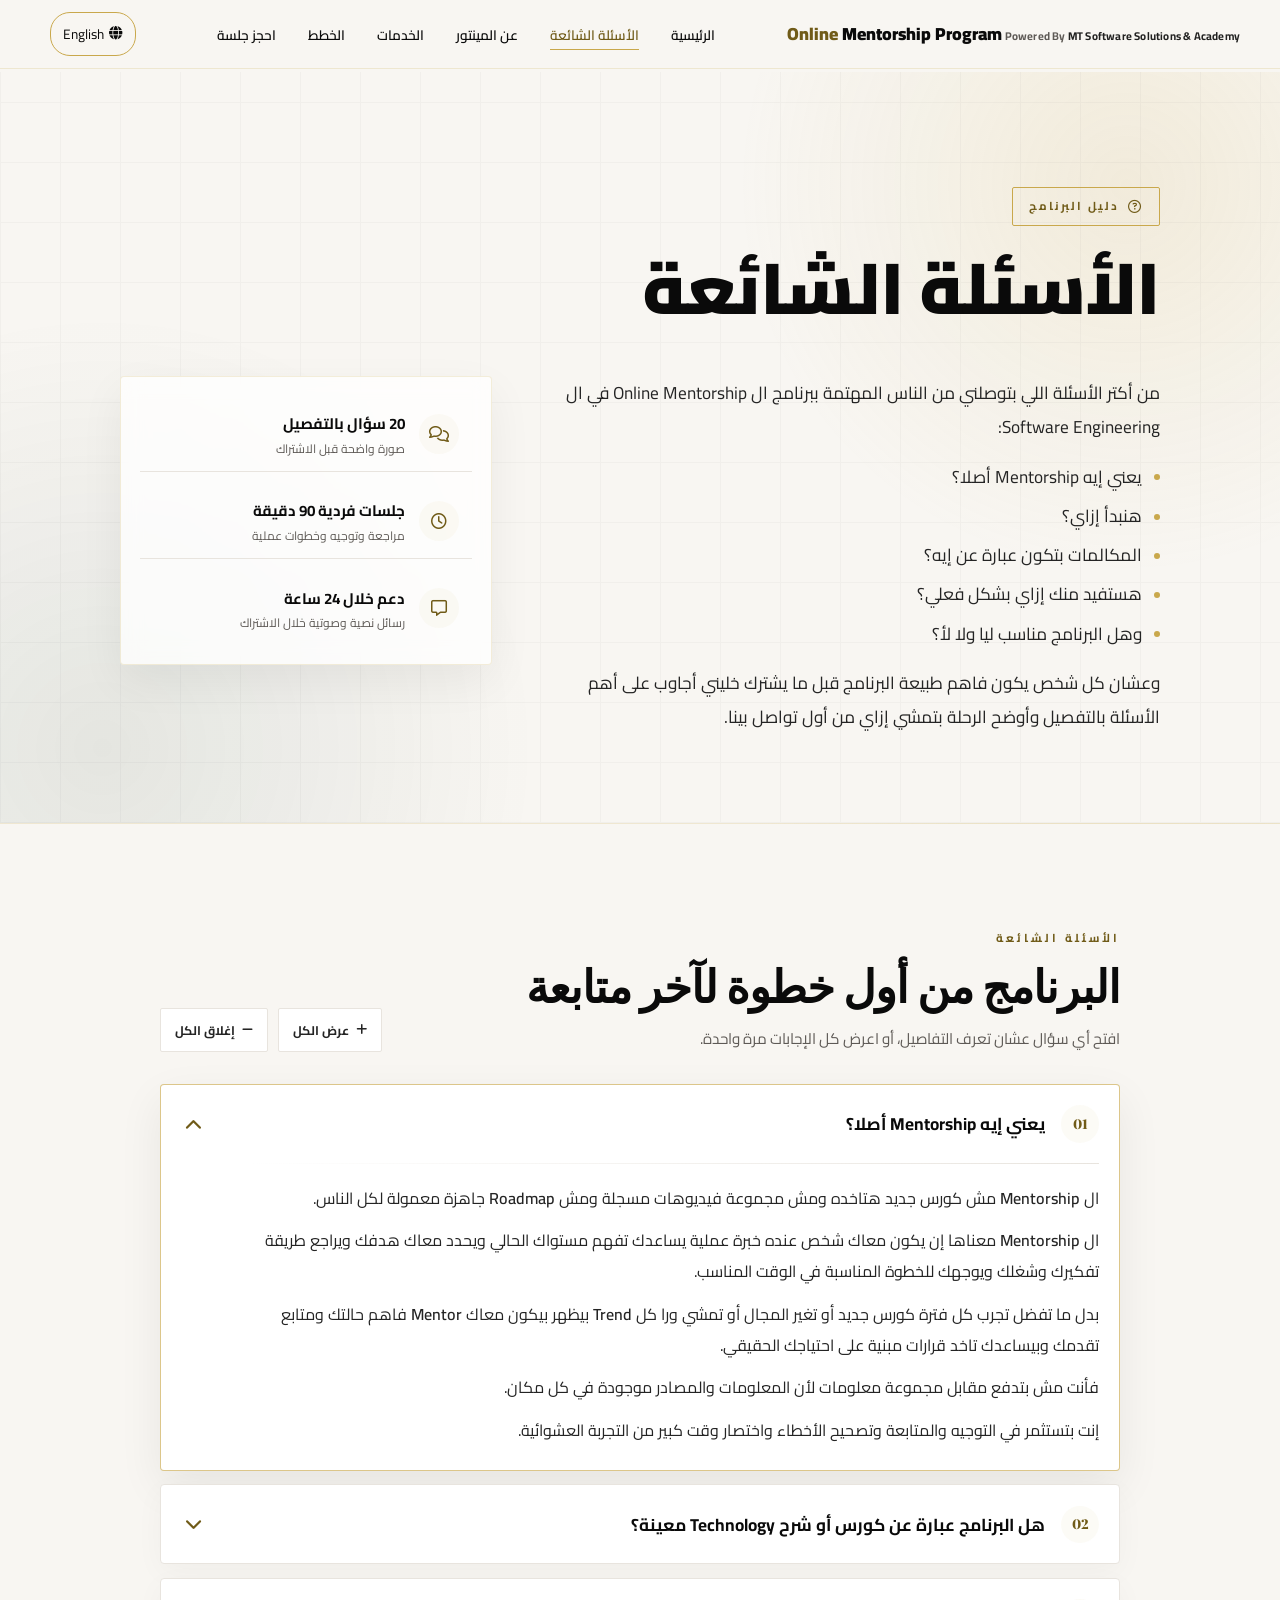
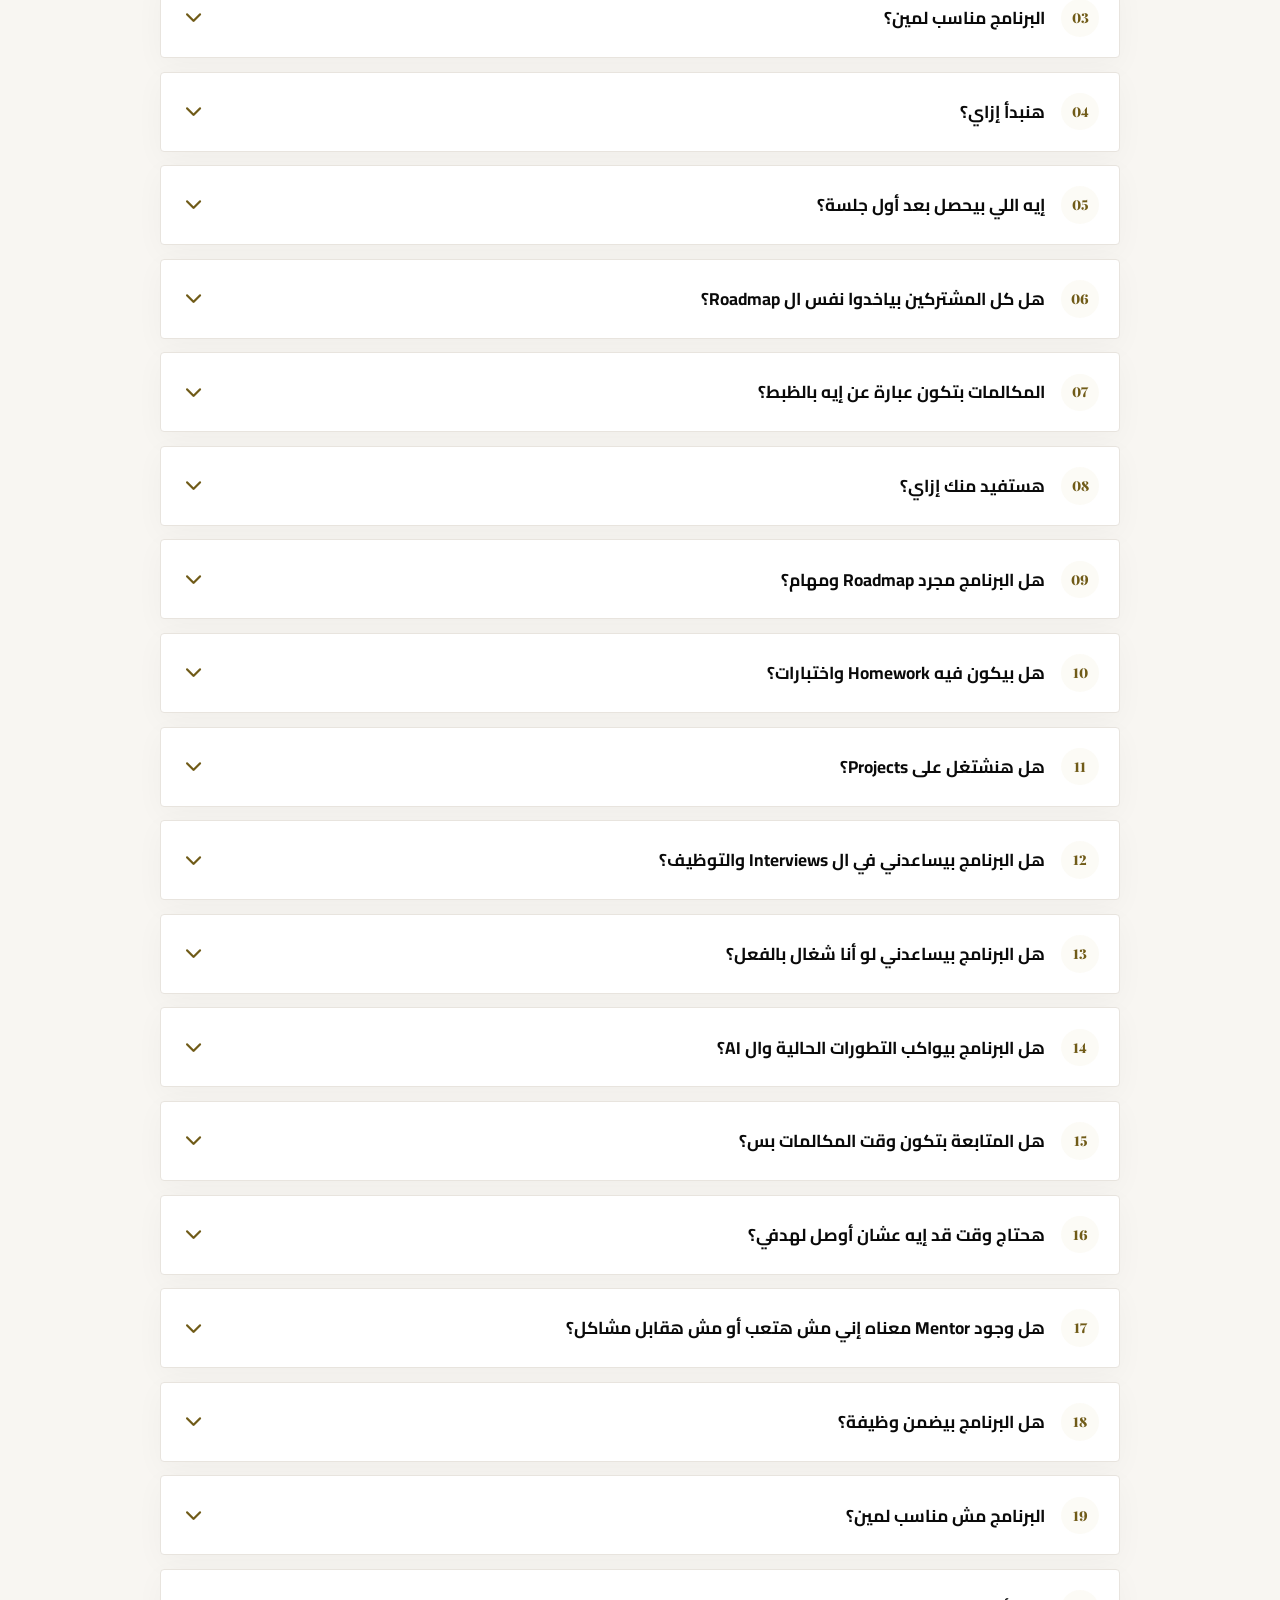
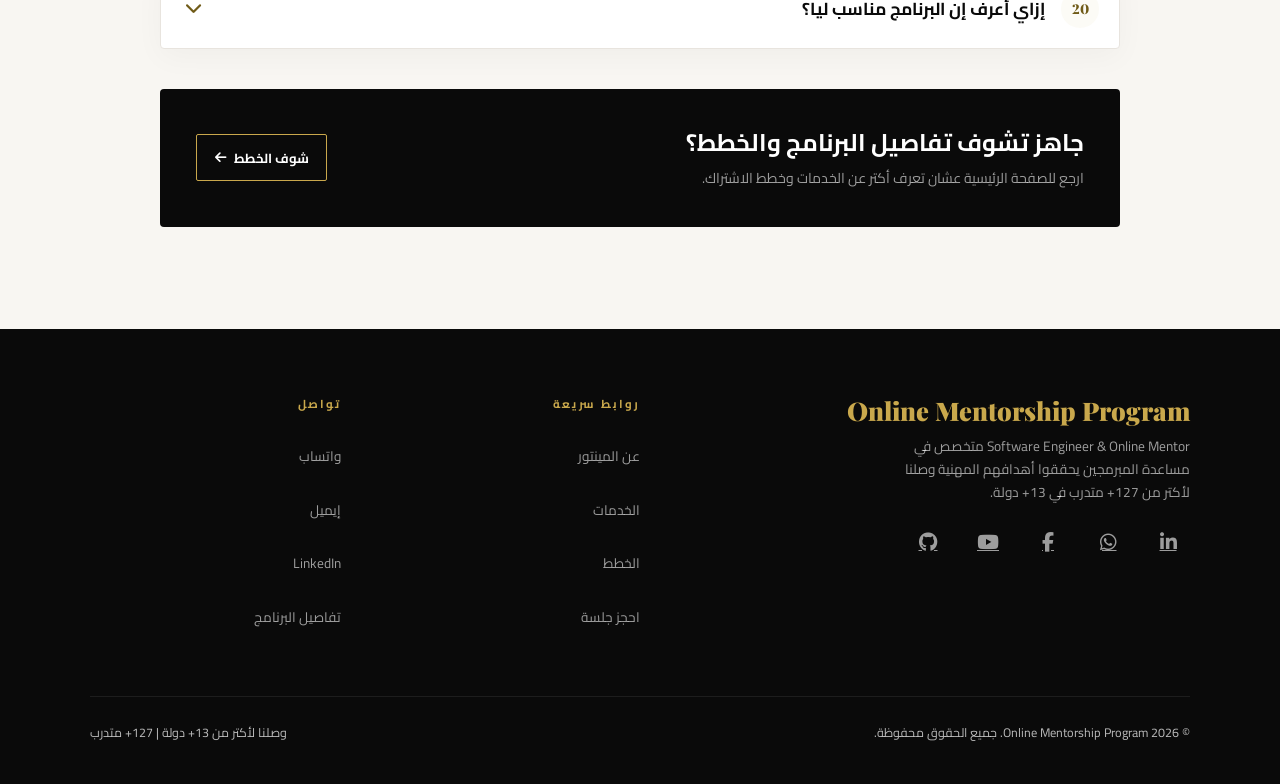
==== faq.html @ ce41b489 "feat: add bilingual 35% mentorship promotion banner" ====
<!DOCTYPE html>
<html lang="ar" dir="rtl">

<head>
  <meta charset="UTF-8">
  <meta name="viewport" content="width=device-width, initial-scale=1.0">
  <script>
    (() => {
      try {
        const language = localStorage.getItem('preferredLanguage');
        if (language === 'en' || language === 'ar') {
          document.documentElement.lang = language;
          document.documentElement.dir = language === 'ar' ? 'rtl' : 'ltr';
        }
      } catch (_) { /* The default Arabic interface remains available. */ }
      if (!window.matchMedia('(prefers-reduced-motion: reduce)').matches) {
        document.documentElement.classList.add('motion-enabled');
      }
    })();
  </script>
  <title
    data-ar="الأسئلة الشائعة | Online Mentorship Program"
    data-en="FAQ | Online Mentorship Program">
    الأسئلة الشائعة | Online Mentorship Program
  </title>
  <meta
    name="description"
    content="إجابات تفصيلية عن برنامج التوجيه الفردي أونلاين في هندسة البرمجيات، من أول جلسة وخطة التعلم إلى المشاريع والمقابلات والمتابعة."
    data-ar="إجابات تفصيلية عن برنامج التوجيه الفردي أونلاين في هندسة البرمجيات، من أول جلسة وخطة التعلم إلى المشاريع والمقابلات والمتابعة."
    data-en="Detailed answers about the one-to-one online Software Engineering Mentorship program, from the first session and learning plan to projects, interviews, and ongoing support.">
  <meta name="author" content="Mohamed Tamer">
  <meta name="robots" content="index, follow">
  <meta
    property="og:title"
    content="الأسئلة الشائعة"
    data-ar="الأسئلة الشائعة"
    data-en="FAQ">
  <meta
    property="og:description"
    content="كل ما تحتاج معرفته عن برنامج التوجيه الفردي أونلاين في هندسة البرمجيات."
    data-ar="كل ما تحتاج معرفته عن برنامج التوجيه الفردي أونلاين في هندسة البرمجيات."
    data-en="Everything you need to know about the one-to-one online Software Engineering Mentorship program.">
  <meta property="og:type" content="website">
  <meta property="og:url" content="https://mtacademy-mentor.github.io/faq.html">
  <meta property="og:site_name" content="Online Mentorship Program">
  <meta property="og:locale" content="ar_EG" data-ar="ar_EG" data-en="en_US">
  <meta
    name="twitter:title"
    content="الأسئلة الشائعة"
    data-ar="الأسئلة الشائعة"
    data-en="FAQ">
  <meta
    name="twitter:description"
    content="كل ما تحتاج معرفته عن برنامج التوجيه الفردي أونلاين في هندسة البرمجيات."
    data-ar="كل ما تحتاج معرفته عن برنامج التوجيه الفردي أونلاين في هندسة البرمجيات."
    data-en="Everything you need to know about the one-to-one online Software Engineering Mentorship program.">
  <meta name="twitter:card" content="summary">
  <link rel="canonical" href="https://mtacademy-mentor.github.io/faq.html">
  <link rel="icon" type="image/x-icon" href="assets/images/MT-Academy.png">
  <link rel="preconnect" href="https://fonts.googleapis.com">
  <link
    href="https://fonts.googleapis.com/css2?family=Cairo:wght@300;400;600;700;900&amp;family=Playfair+Display:ital,wght@0,700;0,900;1,700&amp;display=swap"
    rel="stylesheet">
  <link rel="stylesheet" href="assets/css/style.css">
  <link rel="stylesheet" href="https://cdnjs.cloudflare.com/ajax/libs/font-awesome/6.5.1/css/all.min.css">
</head>

<body>
  <aside class="promo-banner" id="promotion-banner" role="region" aria-label="عرض خصم محدود لمدة 5 أيام"
    data-label-ar="عرض خصم محدود لمدة 5 أيام" data-label-en="Limited five-day discount offer" hidden>
    <div class="promo-banner-inner">
      <div class="promo-offer">
        <div class="promo-deal-badge" aria-hidden="true">
          <strong>35%</strong>
          <span class="lang-ar">خصم</span>
          <span class="lang-en">OFF</span>
        </div>
        <div class="promo-offer-content">
          <span class="promo-campaign-label">
            <i class="fa-solid fa-bolt" aria-hidden="true"></i>
            <span class="lang-ar">عرض محدود لمدة 5 أيام</span>
            <span class="lang-en">5-DAY LIMITED OFFER</span>
          </span>
          <span class="promo-journey-label">
            <span class="lang-ar">عرض الـ Online Mentorship</span>
            <span class="lang-en">Online Mentorship Offer</span>
          </span>
          <div class="promo-copy">
            <h2>
              <span class="lang-ar">وفر <bdi class="promo-discount" dir="ltr">35%</bdi> وابدأ رحلتك مع مينتور خبير</span>
              <span class="lang-en">Save <bdi class="promo-discount" dir="ltr">35%</bdi> and start with an expert mentor</span>
            </h2>
            <p>
              <span class="lang-ar">جلسات فردية 1:1 — احجز مكانك قبل انتهاء العرض.</span>
              <span class="lang-en">Private 1:1 mentorship — reserve your spot before time runs out.</span>
            </p>
          </div>
        </div>
      </div>

      <div class="promo-countdown-wrap">
        <p class="promo-countdown-intro">
          <span class="lang-ar">العرض ينتهي خلال</span>
          <span class="lang-en">Offer ends in</span>
        </p>
        <div class="promo-countdown" dir="ltr" aria-hidden="true">
          <span class="promo-time-unit"><bdi data-promo-days>00</bdi><small><span class="lang-ar">يوم</span><span class="lang-en">Days</span></small></span>
          <span class="promo-time-separator" aria-hidden="true">:</span>
          <span class="promo-time-unit"><bdi data-promo-hours>00</bdi><small><span class="lang-ar">ساعة</span><span class="lang-en">Hours</span></small></span>
          <span class="promo-time-separator" aria-hidden="true">:</span>
          <span class="promo-time-unit"><bdi data-promo-minutes>00</bdi><small><span class="lang-ar">دقيقة</span><span class="lang-en">Minutes</span></small></span>
          <span class="promo-time-separator" aria-hidden="true">:</span>
          <span class="promo-time-unit"><bdi data-promo-seconds>00</bdi><small><span class="lang-ar">ثانية</span><span class="lang-en">Seconds</span></small></span>
        </div>
      </div>

      <p class="sr-only">
        <span class="lang-ar">خصم 35% على برنامج الـ Online Mentorship متاح حتى 30 أغسطس 2026 الساعة 8:40 مساءً بتوقيت القاهرة.</span>
        <span class="lang-en">A 35% discount on the Online Mentorship Program is available until August 30, 2026 at 8:40 PM Cairo time.</span>
      </p>
      <a class="promo-cta" data-promo-cta href="https://wa.me/201032105166" target="_blank"
        rel="noopener noreferrer" aria-label="احجز بخصم 35% عبر واتساب"
        data-label-ar="احجز بخصم 35% عبر واتساب" data-label-en="Claim the 35% discount on WhatsApp">
        <i class="fa-brands fa-whatsapp" aria-hidden="true"></i>
        <span class="lang-ar">احجز بخصم 35%</span>
        <span class="lang-en">Claim 35% Off</span>
      </a>
    </div>
  </aside>

  <nav id="navbar" aria-label="التنقل الرئيسي" data-label-ar="التنقل الرئيسي" data-label-en="Primary navigation">
    <a href="index.html" class="nav-logo">
      <div class="nav-logo-text">
        <span class="lang-ar">
          <span class="main-title"><span class="brand-gold">Online</span> <span class="brand-ink">Mentorship
              Program</span></span>
          <span class="sub-title">Powered By <span class="brand-company">MT Software Solutions &amp; Academy</span></span>
        </span>
        <span class="lang-en">
          <span class="main-title"><span class="brand-gold">Online</span> <span class="brand-ink">Mentorship
              Program</span></span>
          <span class="sub-title">Powered By <span class="brand-company">MT Software Solutions &amp; Academy</span></span>
        </span>
      </div>
    </a>
    <button class="menu-btn" id="menu-btn" type="button" aria-label="فتح قائمة التنقل"
      aria-expanded="false" aria-controls="nav-links" data-label-open-ar="فتح قائمة التنقل"
      data-label-open-en="Open navigation menu" data-label-close-ar="إغلاق قائمة التنقل"
      data-label-close-en="Close navigation menu">
      <i class="fa-solid fa-bars" aria-hidden="true"></i>
    </button>
    <ul class="nav-links" id="nav-links">
      <li><a href="index.html"><span class="lang-ar">الرئيسية</span><span class="lang-en">Home</span></a></li>
      <li><a href="faq.html" class="active" aria-current="page"><span class="lang-ar">الأسئلة الشائعة</span><span
            class="lang-en">FAQ</span></a></li>
      <li><a href="index.html#about"><span class="lang-ar">عن المينتور</span><span class="lang-en">About</span></a></li>
      <li><a href="index.html#services"><span class="lang-ar">الخدمات</span><span class="lang-en">Services</span></a></li>
      <li><a href="index.html#plans"><span class="lang-ar">الخطط</span><span class="lang-en">Plans</span></a></li>
      <li><a href="index.html#booking"><span class="lang-ar">احجز جلسة</span><span class="lang-en">Book Now</span></a></li>
      <li class="nav-mobile-cta">
        <a href="https://wa.me/201032105166" target="_blank" rel="noopener noreferrer">
          <span class="lang-ar">تواصل معايا 💬</span>
          <span class="lang-en">Get in Touch 💬</span>
        </a>
      </li>
    </ul>
    <button class="lang-switch" id="lang-switch" type="button" aria-label="Switch to English"
      data-label-ar="Switch to English" data-label-en="التبديل إلى العربية">
      <i class="fa-solid fa-globe" aria-hidden="true"></i>
      <span class="lang-ar">English</span>
      <span class="lang-en">العربية</span>
    </button>
  </nav>

  <main class="faq-page" id="main-content" tabindex="-1">
    <header class="faq-hero">
      <div class="faq-hero-inner">
        <div class="faq-eyebrow">
          <i class="fa-regular fa-circle-question" aria-hidden="true"></i>
          <span class="lang-ar">دليل البرنامج</span>
          <span class="lang-en">Program Guide</span>
        </div>

        <h1>
          <span class="lang-ar">الأسئلة الشائعة</span>
          <span class="lang-en">FAQ</span>
        </h1>

        <div class="faq-intro">
          <div class="faq-intro-copy">
            <div class="lang-ar">
              <p>من أكتر الأسئلة اللي بتوصلني من الناس المهتمة ببرنامج ال <bdi dir="ltr">Online Mentorship</bdi> في ال <bdi dir="ltr">Software Engineering</bdi>:</p>
              <ul class="faq-intro-questions">
                <li>يعني إيه <bdi dir="ltr">Mentorship</bdi> أصلا؟</li>
                <li>هنبدأ إزاي؟</li>
                <li>المكالمات بتكون عبارة عن إيه؟</li>
                <li>هستفيد منك إزاي بشكل فعلي؟</li>
                <li>وهل البرنامج مناسب ليا ولا لأ؟</li>
              </ul>
              <p>وعشان كل شخص يكون فاهم طبيعة البرنامج قبل ما يشترك خليني أجاوب على أهم الأسئلة بالتفصيل وأوضح الرحلة بتمشي إزاي من أول تواصل بينا.</p>
            </div>
            <div class="lang-en">
              <p>Some of the questions I receive most often from people interested in the Online Software Engineering Mentorship program are:</p>
              <ul class="faq-intro-questions">
                <li>What exactly does mentorship mean?</li>
                <li>How will we get started?</li>
                <li>What happens during the calls?</li>
                <li>How will I benefit in practical terms?</li>
                <li>And is the program right for me?</li>
              </ul>
              <p>So that everyone fully understands the nature of the program before joining, I will answer the most important questions in detail and explain how the journey unfolds from our very first contact.</p>
            </div>
          </div>

          <aside class="faq-quick-facts" aria-label="أهم معلومات البرنامج"
            data-label-ar="أهم معلومات البرنامج" data-label-en="Program highlights">
            <div class="faq-fact">
              <div class="faq-fact-icon"><i class="fa-regular fa-comments" aria-hidden="true"></i></div>
              <div>
                <strong><span class="lang-ar">20 سؤال بالتفصيل</span><span class="lang-en">20 detailed questions</span></strong>
                <small><span class="lang-ar">صورة واضحة قبل الاشتراك</span><span class="lang-en">A clear picture before joining</span></small>
              </div>
            </div>
            <div class="faq-fact">
              <div class="faq-fact-icon"><i class="fa-regular fa-clock" aria-hidden="true"></i></div>
              <div>
                <strong><span class="lang-ar">جلسات فردية 90 دقيقة</span><span class="lang-en">90-minute private sessions</span></strong>
                <small><span class="lang-ar">مراجعة وتوجيه وخطوات عملية</span><span class="lang-en">Review, guidance, and practical steps</span></small>
              </div>
            </div>
            <div class="faq-fact">
              <div class="faq-fact-icon"><i class="fa-regular fa-message" aria-hidden="true"></i></div>
              <div>
                <strong><span class="lang-ar">دعم خلال 24 ساعة</span><span class="lang-en">Support within 24 hours</span></strong>
                <small><span class="lang-ar">رسائل نصية وصوتية خلال الاشتراك</span><span class="lang-en">Text and voice messages while subscribed</span></small>
              </div>
            </div>
          </aside>
        </div>
      </div>
    </header>

    <section class="faq-content" aria-labelledby="faq-heading">
      <div class="faq-content-inner">
        <div class="faq-section-heading">
          <div>
            <div class="s-tag">
              <span class="lang-ar">الأسئلة الشائعة</span>
              <span class="lang-en">FAQ</span>
            </div>
            <h2 class="s-title" id="faq-heading">
              <span class="lang-ar">البرنامج من أول خطوة لآخر متابعة</span>
              <span class="lang-en">The Program, From Your First Step to Ongoing Support</span>
            </h2>
            <p class="s-sub">
              <span class="lang-ar">افتح أي سؤال عشان تعرف التفاصيل، أو اعرض كل الإجابات مرة واحدة.</span>
              <span class="lang-en">Open any question to read the details, or show every answer at once.</span>
            </p>
          </div>
          <div class="faq-controls" aria-label="أدوات التحكم في الأسئلة الشائعة"
            data-label-ar="أدوات التحكم في الأسئلة الشائعة" data-label-en="FAQ controls">
            <button class="faq-control" id="expand-all" type="button">
              <i class="fa-solid fa-plus" aria-hidden="true"></i>
              <span class="lang-ar">عرض الكل</span>
              <span class="lang-en">Expand all</span>
            </button>
            <button class="faq-control" id="collapse-all" type="button">
              <i class="fa-solid fa-minus" aria-hidden="true"></i>
              <span class="lang-ar">إغلاق الكل</span>
              <span class="lang-en">Collapse all</span>
            </button>
          </div>
        </div>

        <div class="faq-list" id="faq-list">
          <details class="faq-item" open>
            <summary>
              <span class="faq-number">01</span>
              <span>
                <span class="lang-ar">يعني إيه <bdi dir="ltr">Mentorship</bdi> أصلا؟</span>
                <span class="lang-en">What exactly does mentorship mean?</span>
              </span>
              <i class="fa-solid fa-chevron-down faq-chevron" aria-hidden="true"></i>
            </summary>
            <div class="faq-answer">
              <div class="lang-ar">
                <p>ال <bdi dir="ltr">Mentorship</bdi> مش كورس جديد هتاخده ومش مجموعة فيديوهات مسجلة ومش <bdi dir="ltr">Roadmap</bdi> جاهزة معمولة لكل الناس.</p>
                <p>ال <bdi dir="ltr">Mentorship</bdi> معناها إن يكون معاك شخص عنده خبرة عملية يساعدك تفهم مستواك الحالي ويحدد معاك هدفك ويراجع طريقة تفكيرك وشغلك ويوجهك للخطوة المناسبة في الوقت المناسب.</p>
                <p>بدل ما تفضل تجرب كل فترة كورس جديد أو تغير المجال أو تمشي ورا كل <bdi dir="ltr">Trend</bdi> بيظهر بيكون معاك <bdi dir="ltr">Mentor</bdi> فاهم حالتك ومتابع تقدمك وبيساعدك تاخد قرارات مبنية على احتياجك الحقيقي.</p>
                <p>فأنت مش بتدفع مقابل مجموعة معلومات لأن المعلومات والمصادر موجودة في كل مكان.</p>
                <p>إنت بتستثمر في التوجيه والمتابعة وتصحيح الأخطاء واختصار وقت كبير من التجربة العشوائية.</p>
              </div>
              <div class="lang-en">
                <p>Mentorship is not another course for you to take, a collection of recorded videos, or a ready-made roadmap designed for everyone.</p>
                <p>Mentorship means having someone with hands-on experience by your side to help you understand your current level, define your goal with you, review your thinking and your work, and guide you toward the right step at the right time.</p>
                <p>Instead of trying a new course every so often, switching fields, or chasing every new trend, you have a mentor who understands your situation, follows your progress, and helps you make decisions based on what you genuinely need.</p>
                <p>You are not paying for a collection of information, because information and resources are available everywhere.</p>
                <p>You are investing in guidance, follow-up, correcting mistakes, and saving a significant amount of time that might otherwise be lost to random trial and error.</p>
              </div>
            </div>
          </details>

          <details class="faq-item">
            <summary>
              <span class="faq-number">02</span>
              <span>
                <span class="lang-ar">هل البرنامج عبارة عن كورس أو شرح <bdi dir="ltr">Technology</bdi> معينة؟</span>
                <span class="lang-en">Is the program a course or training in a specific technology?</span>
              </span>
              <i class="fa-solid fa-chevron-down faq-chevron" aria-hidden="true"></i>
            </summary>
            <div class="faq-answer">
              <div class="lang-ar">
                <p>لأ البرنامج مش مربوط بلغة برمجة أو <bdi dir="ltr">Framework</bdi> معين ومش كل الناس بتمشي فيه بنفس المحتوى.</p>
                <p>ممكن تكون بتبدأ من الصفر ومحتاج تأسيس.</p>
                <p>وممكن تكون <bdi dir="ltr">Junior Developer</bdi> ومحتاج تقوي النواقص الموجودة عندك.</p>
                <p>وممكن تكون شغال بالفعل وعايز تنتقل لفرصة أقوى أو تزود مسؤولياتك أو تستعد للترقية.</p>
                <p>وممكن تكون محتار بين أكتر من مجال أو مش عارف تكمل في طريقك الحالي ولا تغيره.</p>
                <p>البرنامج بيتشكل حسب مستواك وهدفك والمشاكل اللي بتواجهك مش حسب محتوى ثابت لازم كل الناس تدرسه.</p>
              </div>
              <div class="lang-en">
                <p>No. The program is not tied to a particular programming language or framework, and not everyone follows the same content.</p>
                <p>You may be starting from scratch and need to build a solid foundation.</p>
                <p>You may be a junior developer who needs to strengthen specific gaps.</p>
                <p>You may already be working and want to move to a stronger opportunity, take on greater responsibilities, or prepare for a promotion.</p>
                <p>You may be unsure which of several fields to choose, or whether to continue on your current path or change direction.</p>
                <p>The program is shaped around your level, goal, and the challenges you face—not around fixed content that everyone must study.</p>
              </div>
            </div>
          </details>

          <details class="faq-item">
            <summary>
              <span class="faq-number">03</span>
              <span>
                <span class="lang-ar">البرنامج مناسب لمين؟</span>
                <span class="lang-en">Who is the program for?</span>
              </span>
              <i class="fa-solid fa-chevron-down faq-chevron" aria-hidden="true"></i>
            </summary>
            <div class="faq-answer">
              <div class="lang-ar">
                <p>البرنامج مناسب لأي شخص محتاج توجيه ومتابعة فعلية في طريقه في ال <bdi dir="ltr">Software Engineering</bdi>.</p>
                <p>مناسب للي بيبدأ من الصفر ومش عارف يختار المجال أو يبدأ من أنهي مصدر.</p>
                <p>ومناسب للي بيذاكر من فترة لكنه مشتت بين الكورسات وال <bdi dir="ltr">Roadmaps</bdi> ومش عارف هل مستواه بيتحسن فعلا ولا لأ.</p>
                <p>ومناسب للي خلص كورسات كتير لكنه مش قادر يبدأ <bdi dir="ltr">Project</bdi> من الصفر أو يطبق من غير ما يمشي ورا فيديو خطوة بخطوة.</p>
                <p>ومناسب للي شغال بالفعل لكن حاسس إن مستواه ثابت أو عنده نواقص تقنية أو مهنية محتاج يشتغل عليها.</p>
                <p>ومناسب للي بيجهز لل <bdi dir="ltr">Interviews</bdi> أو ال <bdi dir="ltr">Assessments</bdi> أو بيحاول ينتقل لشركة أو <bdi dir="ltr">Position</bdi> أفضل.</p>
                <p>ومناسب كمان للي محتاج يطور ال <bdi dir="ltr">Resume</bdi> وال <bdi dir="ltr">LinkedIn</bdi> وال <bdi dir="ltr">GitHub</bdi> أو يحسن طريقة عرض خبرته ومشاريعه.</p>
              </div>
              <div class="lang-en">
                <p>The program is suitable for anyone who needs genuine guidance and follow-up on their Software Engineering journey.</p>
                <p>It is suitable for someone starting from scratch who does not know which field to choose or which resource to begin with.</p>
                <p>It is also suitable for someone who has been studying for a while but feels lost among courses and roadmaps and cannot tell whether their level is genuinely improving.</p>
                <p>It is suitable for someone who has completed many courses but still cannot start a project from scratch or build something without following a video step by step.</p>
                <p>It is suitable for someone who is already employed but feels that their level has plateaued or has technical or professional gaps to address.</p>
                <p>It is suitable for someone preparing for interviews or assessments, or trying to move to a better company or position.</p>
                <p>It is also suitable for someone who needs to improve their resume, LinkedIn profile, and GitHub presence, or present their experience and projects more effectively.</p>
              </div>
            </div>
          </details>

          <details class="faq-item">
            <summary>
              <span class="faq-number">04</span>
              <span>
                <span class="lang-ar">هنبدأ إزاي؟</span>
                <span class="lang-en">How will we get started?</span>
              </span>
              <i class="fa-solid fa-chevron-down faq-chevron" aria-hidden="true"></i>
            </summary>
            <div class="faq-answer">
              <div class="lang-ar">
                <p>بنبدأ بجلسة فردية <bdi dir="ltr">1:1</bdi> بنتكلم فيها بالتفصيل عنك وعن رحلتك الحالية.</p>
                <p>بسمع منك إنت بدأت منين وذاكرت إيه ووصلت لفين وإيه المشاكل اللي بتقابلك وإيه الحاجات اللي حاسس إنك ضعيف فيها.</p>
                <p>بنتكلم كمان عن هدفك الحقيقي.</p>
                <p>هل هدفك تبدأ من الصفر؟</p>
                <p>هل هدفك تشتغل لأول مرة؟</p>
                <p>هل عايز تغير ال <bdi dir="ltr">Technology Stack</bdi>؟</p>
                <p>هل عايز تنتقل من مجال لمجال؟</p>
                <p>هل عايز تطور مستواك في شغلك الحالي؟</p>
                <p>هل عندك <bdi dir="ltr">Interview</bdi> أو <bdi dir="ltr">Assessment</bdi> محتاج تستعد له؟</p>
                <p>وبنشوف الوقت المتاح ليك والظروف اللي ممكن تأثر على التزامك عشان الخطة تكون واقعية وقابلة للتنفيذ مش مجرد جدول مثالي مش هتقدر تلتزم بيه.</p>
              </div>
              <div class="lang-en">
                <p>We begin with a private 1:1 session in which we discuss you and your journey so far in detail.</p>
                <p>I listen to where you started, what you have studied, how far you have progressed, the problems you are facing, and the areas where you feel you are weak.</p>
                <p>We also discuss your real goal.</p>
                <p>Is your goal to start from scratch?</p>
                <p>Is your goal to get your first job?</p>
                <p>Do you want to change your technology stack?</p>
                <p>Do you want to move from one field to another?</p>
                <p>Do you want to improve your performance in your current role?</p>
                <p>Do you have an interview or assessment you need to prepare for?</p>
                <p>We also consider the time you have available and any circumstances that may affect your commitment, so the plan is realistic and achievable—not an idealized schedule you will be unable to follow.</p>
              </div>
            </div>
          </details>

          <details class="faq-item">
            <summary>
              <span class="faq-number">05</span>
              <span>
                <span class="lang-ar">إيه اللي بيحصل بعد أول جلسة؟</span>
                <span class="lang-en">What happens after the first session?</span>
              </span>
              <i class="fa-solid fa-chevron-down faq-chevron" aria-hidden="true"></i>
            </summary>
            <div class="faq-answer">
              <div class="lang-ar">
                <p>بعد ما أفهم مستواك وهدفك بنحدد الأولويات اللي محتاج تبدأ بيها.</p>
                <p>مش شرط كل شخص يحتاج <bdi dir="ltr">Roadmap</bdi> طويلة تبدأ من الصفر.</p>
                <p>ممكن مشكلتك تكون في الأساسيات.</p>
                <p>وممكن تكون في التطبيق العملي.</p>
                <p>وممكن تكون في طريقة حل المشكلات.</p>
                <p>وممكن تكون في فهم ال <bdi dir="ltr">Software Engineering Concepts</bdi>.</p>
                <p>وممكن تكون مشكلتك إنك بتذاكر كويس لكن مش عارف تعرض خبرتك أو تستعد للمقابلات.</p>
                <p>بناء على ده بنبني مسار مناسب ليك فيه ال <bdi dir="ltr">Topics</bdi> والمهارات والمشاريع والمهام اللي محتاج تركز عليها خلال الفترة الجاية.</p>
              </div>
              <div class="lang-en">
                <p>Once I understand your level and goal, we identify the priorities you need to begin with.</p>
                <p>Not everyone needs a long roadmap that starts from zero.</p>
                <p>Your challenge may be in the fundamentals.</p>
                <p>It may be in practical application.</p>
                <p>It may be in your approach to problem-solving.</p>
                <p>It may be in your understanding of Software Engineering concepts.</p>
                <p>Or you may study effectively but struggle to present your experience or prepare for interviews.</p>
                <p>Based on this, we build a path tailored to you, covering the topics, skills, projects, and tasks you need to focus on during the next stage.</p>
              </div>
            </div>
          </details>

          <details class="faq-item">
            <summary>
              <span class="faq-number">06</span>
              <span>
                <span class="lang-ar">هل كل المشتركين بياخدوا نفس ال <bdi dir="ltr">Roadmap</bdi>؟</span>
                <span class="lang-en">Does every participant follow the same roadmap?</span>
              </span>
              <i class="fa-solid fa-chevron-down faq-chevron" aria-hidden="true"></i>
            </summary>
            <div class="faq-answer">
              <div class="lang-ar">
                <p>لأ ودي من أهم النقاط في البرنامج.</p>
                <p>مفيش <bdi dir="ltr">Roadmap</bdi> واحدة تنفع لكل الناس لأن كل شخص عنده مستوى مختلف وهدف مختلف ووقت مختلف ونقط قوة وضعف مختلفة.</p>
                <p>شخص عنده أساسيات قوية لكنه ضعيف في ال <bdi dir="ltr">Projects</bdi> مش محتاج يبدأ من نفس النقطة اللي هيبدأ منها شخص لسه بيتعلم البرمجة.</p>
                <p>وشخص بيجهز لل <bdi dir="ltr">Interviews</bdi> مش هيشتغل بنفس أولويات شخص هدفه يبني أساس قوي على المدى الطويل.</p>
                <p>عشان كده ال <bdi dir="ltr">Roadmap</bdi> بتتغير حسب تقدمك ونتائجك والمشاكل اللي بتظهر أثناء التطبيق.</p>
              </div>
              <div class="lang-en">
                <p>No, and this is one of the program's most important principles.</p>
                <p>There is no single roadmap that works for everyone, because each person has a different level, goal, amount of available time, and set of strengths and weaknesses.</p>
                <p>Someone with strong fundamentals but weak project experience should not begin at the same point as someone who is still learning to program.</p>
                <p>Someone preparing for interviews will not work with the same priorities as someone whose goal is to build a strong foundation for the long term.</p>
                <p>That is why your roadmap changes according to your progress, results, and the challenges that emerge as you apply what you learn.</p>
              </div>
            </div>
          </details>

          <details class="faq-item">
            <summary>
              <span class="faq-number">07</span>
              <span>
                <span class="lang-ar">المكالمات بتكون عبارة عن إيه بالظبط؟</span>
                <span class="lang-en">What exactly happens during the calls?</span>
              </span>
              <i class="fa-solid fa-chevron-down faq-chevron" aria-hidden="true"></i>
            </summary>
            <div class="faq-answer">
              <div class="lang-ar">
                <p>كل مكالمة بتكون جلسة فردية <bdi dir="ltr">1:1</bdi> ومخصصة لحالتك إنت ومدة الجلسة 90 دقيقة.</p>
                <p>بنبدأ بمراجعة اللي اتفقنا عليه في الجلسة السابقة ونشوف إيه اللي اتنفذ وإيه اللي متنفذش وإيه الأسباب.</p>
                <p>بنراجع المشاكل والأسئلة اللي ظهرت معاك أثناء المذاكرة أو التطبيق.</p>
                <p>ممكن نشرح <bdi dir="ltr">Concept</bdi> معين إنت محتاج تفهمه.</p>
                <p>وممكن نراجع <bdi dir="ltr">Code</bdi> أو <bdi dir="ltr">Project</bdi> اشتغلت عليه.</p>
                <p>وممكن نعمل <bdi dir="ltr">Live Coding</bdi> عشان أشوف طريقة تفكيرك وتحليلك للمشكلة مش مجرد أشوف النتيجة النهائية.</p>
                <p>وممكن نعمل <bdi dir="ltr">Interview Preparation</bdi> أو <bdi dir="ltr">Mock Interview</bdi> أو <bdi dir="ltr">Resume Review</bdi> حسب المرحلة اللي إنت فيها.</p>
                <p>وفي نهاية الجلسة بنحدد الخطوات والمهام والأولويات اللي هتشتغل عليها لحد المتابعة الجاية.</p>
                <p>يعني المكالمة مش كلام تحفيزي لمدة 90 دقيقة ومش مجرد إجابات سريعة على كام سؤال.</p>
                <p>هي جلسة عمل ومراجعة وتوجيه بنخرج منها بخطوات واضحة وقابلة للتنفيذ.</p>
              </div>
              <div class="lang-en">
                <p>Every call is a private 1:1 session tailored to your specific situation, and each session lasts 90 minutes.</p>
                <p>We begin by reviewing what we agreed on in the previous session, what was completed, what was not, and the reasons behind that.</p>
                <p>We review the problems and questions that came up while you were studying or applying what you learned.</p>
                <p>We may explain a particular concept you need to understand.</p>
                <p>We may review code or a project you have worked on.</p>
                <p>We may do live coding so I can see how you think and analyze the problem, rather than looking only at the final result.</p>
                <p>Depending on your current stage, we may work on interview preparation, conduct a mock interview, or review your resume.</p>
                <p>At the end of the session, we define the steps, tasks, and priorities you will work on until the next follow-up.</p>
                <p>In other words, the call is not 90 minutes of motivational talk or a few quick answers to a handful of questions.</p>
                <p>It is a focused working, review, and guidance session that ends with clear, actionable next steps.</p>
              </div>
            </div>
          </details>

          <details class="faq-item">
            <summary>
              <span class="faq-number">08</span>
              <span>
                <span class="lang-ar">هستفيد منك إزاي؟</span>
                <span class="lang-en">How will I benefit from working with you?</span>
              </span>
              <i class="fa-solid fa-chevron-down faq-chevron" aria-hidden="true"></i>
            </summary>
            <div class="faq-answer">
              <div class="lang-ar">
                <p>هتستفيد من خبرة عملية أكتر من 7 سنين في ال <bdi dir="ltr">Software Engineering</bdi> ومن التعامل مع مستويات وحالات مختلفة خلال سنين من التدريب وال <bdi dir="ltr">Mentoring</bdi>.</p>
                <p>هساعدك تحدد المشكلة الحقيقية بدل ما تفضل تعالج أعراضها.</p>
                <p>ممكن تكون فاكر إن مشكلتك إنك محتاج كورس جديد بينما المشكلة الحقيقية إنك مش بتطبق.</p>
                <p>وممكن تكون فاكر إنك محتاج تغير المجال بينما المشكلة إن أساسياتك محتاجة تقوية.</p>
                <p>وممكن تكون فاكر إن ال <bdi dir="ltr">Resume</bdi> هو سبب عدم قبولك بينما مشاريعك وطريقة عرض خبرتك محتاجين تطوير.</p>
                <p>وممكن تكون بتذاكر <bdi dir="ltr">Topics</bdi> كتير لكن بترتيب غلط أو في توقيت مش مناسب لمستواك الحالي.</p>
                <p>دوري إني أساعدك تشوف الصورة بشكل أوضح وأقولك إيه اللي محتاج تركز عليه دلوقتي وإيه اللي ممكن تأجله وإيه اللي مش محتاج تضيع وقتك فيه أصلا.</p>
                <p>هراجع معاك طريقة تفكيرك وشغلك وقراراتك مش مجرد أرسل لك مصادر وأسيبك تمشي لوحدك.</p>
              </div>
              <div class="lang-en">
                <p>You will benefit from more than seven years of hands-on Software Engineering experience and from my work with people at different levels and in different situations over years of training and mentoring.</p>
                <p>I will help you identify the real problem instead of continuing to treat its symptoms.</p>
                <p>You may think you need another course when the real problem is that you are not applying what you learn.</p>
                <p>You may think you need to change fields when the real issue is that your fundamentals need strengthening.</p>
                <p>You may think your resume is the reason you are not being accepted, when your projects and the way you present your experience need development.</p>
                <p>You may be studying many topics, but in the wrong order or at a time that does not suit your current level.</p>
                <p>My role is to help you see the bigger picture more clearly: what to focus on now, what can wait, and what is not worth your time in the first place.</p>
                <p>I will review your thinking, work, and decisions with you—not simply send you resources and leave you to continue alone.</p>
              </div>
            </div>
          </details>

          <details class="faq-item">
            <summary>
              <span class="faq-number">09</span>
              <span>
                <span class="lang-ar">هل البرنامج مجرد <bdi dir="ltr">Roadmap</bdi> ومهام؟</span>
                <span class="lang-en">Is the program just a roadmap and a set of tasks?</span>
              </span>
              <i class="fa-solid fa-chevron-down faq-chevron" aria-hidden="true"></i>
            </summary>
            <div class="faq-answer">
              <div class="lang-ar">
                <p>لأ لأن ال <bdi dir="ltr">Roadmap</bdi> لوحدها مش كفاية.</p>
                <p>ناس كتير عندها عشرات ال <bdi dir="ltr">Roadmaps</bdi> المحفوظة لكنها لسه مش عارفة تبدأ أو تكمل.</p>
                <p>القيمة الأساسية في المتابعة والمراجعة المستمرة.</p>
                <p>بنشوف هل إنت فهمت فعلا ولا مجرد خلصت فيديوهات.</p>
                <p>هل عرفت تطبق بإيدك ولا محتاج ترجع للشرح في كل خطوة.</p>
                <p>هل ال <bdi dir="ltr">Code</bdi> اللي كتبته شغال بس ولا كمان منظم وقابل للتطوير والصيانة.</p>
                <p>هل طريقة مذاكرتك فعالة ولا بتستهلك وقت كبير من غير نتيجة واضحة.</p>
                <p>فالهدف مش إنك تخلص أكبر عدد من ال <bdi dir="ltr">Topics</bdi>.</p>
                <p>الهدف إن كل مرحلة تخلصها تكون فعلا أضافت لمستواك.</p>
              </div>
              <div class="lang-en">
                <p>No, because a roadmap on its own is not enough.</p>
                <p>Many people have dozens of saved roadmaps and still do not know how to begin or continue.</p>
                <p>The core value lies in consistent follow-up and review.</p>
                <p>We determine whether you genuinely understood the material or merely finished watching videos.</p>
                <p>We check whether you can apply it yourself or still need to return to the explanation at every step.</p>
                <p>We look at whether the code you wrote merely works, or is also organized, extensible, and maintainable.</p>
                <p>We assess whether your study method is effective or consumes a great deal of time without a clear result.</p>
                <p>The goal is not to complete the greatest possible number of topics.</p>
                <p>The goal is for every stage you complete to produce a genuine improvement in your level.</p>
              </div>
            </div>
          </details>

          <details class="faq-item">
            <summary>
              <span class="faq-number">10</span>
              <span>
                <span class="lang-ar">هل بيكون فيه <bdi dir="ltr">Homework</bdi> واختبارات؟</span>
                <span class="lang-en">Will there be homework and assessments?</span>
              </span>
              <i class="fa-solid fa-chevron-down faq-chevron" aria-hidden="true"></i>
            </summary>
            <div class="faq-answer">
              <div class="lang-ar">
                <p>حسب مستواك واحتياجك بيكون فيه مهام عملية و <bdi dir="ltr">Homework</bdi> وأسئلة ومراجعات دورية.</p>
                <p>ممكن يكون مطلوب منك تحل <bdi dir="ltr">Problems</bdi> أو تطبق <bdi dir="ltr">Concept</bdi> أو تبني <bdi dir="ltr">Feature</bdi> أو تقرأ جزء معين وتشرحه بطريقتك.</p>
                <p>وممكن نعمل اختبار نظري أو عملي عشان نقيس مدى فهمك ونحدد النواقص اللي محتاجة شغل.</p>
                <p>المهام مش هدفها الضغط عليك أو إنك تخلص حاجات كتير.</p>
                <p>هدفها إننا نتأكد إن المعرفة اتحولت لتطبيق ومهارة فعلية.</p>
              </div>
              <div class="lang-en">
                <p>Depending on your level and needs, you will have practical tasks, homework, questions, and periodic reviews.</p>
                <p>You may be asked to solve problems, apply a concept, build a feature, or read a particular section and explain it in your own words.</p>
                <p>We may also conduct a theoretical or practical assessment to measure your understanding and identify gaps that need work.</p>
                <p>The tasks are not intended to put you under pressure or make you complete a large volume of work.</p>
                <p>Their purpose is to ensure that knowledge has turned into practical application and a genuine skill.</p>
              </div>
            </div>
          </details>

          <details class="faq-item">
            <summary>
              <span class="faq-number">11</span>
              <span>
                <span class="lang-ar">هل هنشتغل على <bdi dir="ltr">Projects</bdi>؟</span>
                <span class="lang-en">Will we work on projects?</span>
              </span>
              <i class="fa-solid fa-chevron-down faq-chevron" aria-hidden="true"></i>
            </summary>
            <div class="faq-answer">
              <div class="lang-ar">
                <p>لما توصل للمرحلة المناسبة بنحدد <bdi dir="ltr">Project</bdi> يخدم هدفك ومستواك.</p>
                <p>المشروع مش بيكون مجرد تقليد لفيديو أو مجموعة عمليات <bdi dir="ltr">CRUD</bdi> وخلاص.</p>
                <p>بنحاول ندخل فيه <bdi dir="ltr">Requirements</bdi> قريبة من المشاكل الحقيقية ونغير بعض المتطلبات أثناء التنفيذ عشان تتعلم تتعامل مع ال <bdi dir="ltr">Changing Requirements</bdi>.</p>
                <p>بنعمل <bdi dir="ltr">Code Review</bdi> ونناقش طريقة تقسيم المشروع وال <bdi dir="ltr">Decisions</bdi> اللي أخدتها والمشاكل اللي قابلتك والبدائل اللي كان ممكن تستخدمها.</p>
                <p>الهدف إن المشروع يعكس فهمك وطريقة تفكيرك مش مجرد <bdi dir="ltr">Code</bdi> موجود على ال <bdi dir="ltr">GitHub</bdi>.</p>
              </div>
              <div class="lang-en">
                <p>When you reach the appropriate stage, we choose a project that serves your goal and matches your level.</p>
                <p>The project will not simply imitate a video or consist of nothing more than a set of CRUD operations.</p>
                <p>We aim to include requirements that resemble real-world problems, and we change some requirements during implementation so you learn how to handle changing requirements.</p>
                <p>We conduct code reviews and discuss how you divided the project, the decisions you made, the problems you encountered, and the alternatives you could have used.</p>
                <p>The goal is for the project to reflect your understanding and way of thinking—not merely to put code on GitHub.</p>
              </div>
            </div>
          </details>

          <details class="faq-item">
            <summary>
              <span class="faq-number">12</span>
              <span>
                <span class="lang-ar">هل البرنامج بيساعدني في ال <bdi dir="ltr">Interviews</bdi> والتوظيف؟</span>
                <span class="lang-en">Does the program help with interviews and employment?</span>
              </span>
              <i class="fa-solid fa-chevron-down faq-chevron" aria-hidden="true"></i>
            </summary>
            <div class="faq-answer">
              <div class="lang-ar">
                <p>لو هدفك التوظيف بنشتغل على الاستعداد لل <bdi dir="ltr">Interviews</bdi> وال <bdi dir="ltr">Assessments</bdi> حسب نوع الفرصة ومستواك.</p>
                <p>بنراجع الأساسيات المطلوبة ونناقش الأسئلة التقنية ونعمل <bdi dir="ltr">Mock Interviews</bdi> ونتدرب على طريقة شرح إجاباتك ومشاريعك وخبرتك.</p>
                <p>بنشوف كمان إزاي تحلل السؤال وتتعامل مع سؤال مش عارف إجابته بدل ما تحفظ مجموعة إجابات جاهزة.</p>
                <p>وبنراجع ال <bdi dir="ltr">Resume</bdi> وال <bdi dir="ltr">LinkedIn</bdi> وال <bdi dir="ltr">GitHub</bdi> وطريقة تقديم نفسك والتكلم عن خبرتك بشكل واضح واحترافي.</p>
              </div>
              <div class="lang-en">
                <p>If employment is your goal, we work on preparing for interviews and assessments according to the type of opportunity and your level.</p>
                <p>We review the required fundamentals, discuss technical questions, conduct mock interviews, and practice how to explain your answers, projects, and experience.</p>
                <p>We also work on how to analyze a question and respond when you do not know the answer, instead of memorizing a collection of prepared answers.</p>
                <p>We review your resume, LinkedIn profile, and GitHub presence, as well as how you introduce yourself and discuss your experience clearly and professionally.</p>
              </div>
            </div>
          </details>

          <details class="faq-item">
            <summary>
              <span class="faq-number">13</span>
              <span>
                <span class="lang-ar">هل البرنامج بيساعدني لو أنا شغال بالفعل؟</span>
                <span class="lang-en">Can the program help me if I am already employed?</span>
              </span>
              <i class="fa-solid fa-chevron-down faq-chevron" aria-hidden="true"></i>
            </summary>
            <div class="faq-answer">
              <div class="lang-ar">
                <p>أكيد لأن ال <bdi dir="ltr">Mentorship</bdi> مش مخصص للناس اللي بتبدأ من الصفر بس.</p>
                <p>ممكن نشتغل على المشاكل اللي بتقابلك في الشغل وطريقة فهم ال <bdi dir="ltr">Codebase</bdi> والتعامل مع ال <bdi dir="ltr">Legacy Code</bdi> وال <bdi dir="ltr">Debugging</bdi> وال <bdi dir="ltr">Code Review</bdi> وال <bdi dir="ltr">System Design</bdi> وال <bdi dir="ltr">Clean Code</bdi> وال <bdi dir="ltr">Architecture</bdi>.</p>
                <p>وممكن نشتغل على تطوير طريقة تواصلك داخل الفريق والتعامل مع ال <bdi dir="ltr">Tasks</bdi> وال <bdi dir="ltr">Deadlines</bdi> وال <bdi dir="ltr">Meetings</bdi> وال <bdi dir="ltr">Documentation</bdi>.</p>
                <p>وممكن نحدد المهارات اللي محتاج تطورها عشان تنتقل من <bdi dir="ltr">Junior</bdi> إلى <bdi dir="ltr">Mid-Level</bdi> أو من <bdi dir="ltr">Mid-Level</bdi> إلى <bdi dir="ltr">Senior</bdi> حسب مستواك ومسؤولياتك الحالية.</p>
              </div>
              <div class="lang-en">
                <p>Absolutely. Mentorship is not only for people who are starting from scratch.</p>
                <p>We can work on challenges you face at work, understanding the codebase, and dealing with legacy code, debugging, code review, system design, clean code, and architecture.</p>
                <p>We can also develop how you communicate within the team and manage tasks, deadlines, meetings, and documentation.</p>
                <p>We can identify the skills you need to develop to move from junior to mid-level or from mid-level to senior, based on your current level and responsibilities.</p>
              </div>
            </div>
          </details>

          <details class="faq-item">
            <summary>
              <span class="faq-number">14</span>
              <span>
                <span class="lang-ar">هل البرنامج بيواكب التطورات الحالية وال <bdi dir="ltr">AI</bdi>؟</span>
                <span class="lang-en">Does the program keep pace with current developments and AI?</span>
              </span>
              <i class="fa-solid fa-chevron-down faq-chevron" aria-hidden="true"></i>
            </summary>
            <div class="faq-answer">
              <div class="lang-ar">
                <p>أكيد لأن سوق ال <bdi dir="ltr">Software Engineering</bdi> بيتغير بسرعة وال <bdi dir="ltr">AI</bdi> بقى جزء أساسي من طريقة الشغل والتعلم.</p>
                <p>لكن الهدف مش إنك تعتمد على ال <bdi dir="ltr">AI</bdi> عشان يكتبلك كل حاجة وتفقد قدرتك على التفكير والتحليل.</p>
                <p>بنتعلم إزاي تستخدم أدوات ال <bdi dir="ltr">AI</bdi> بشكل يساعدك تسرع البحث والفهم والتنفيذ وفي نفس الوقت تفضل قادر تراجع ال <bdi dir="ltr">Output</bdi> وتكتشف الأخطاء وتتحمل مسؤولية ال <bdi dir="ltr">Code</bdi> اللي بتقدمه.</p>
                <p>وبنراجع الأولويات باستمرار حسب تغيرات السوق ومتطلبات الوظائف ومستوى المشترك مش حسب <bdi dir="ltr">Trend</bdi> منتشر وخلاص.</p>
              </div>
              <div class="lang-en">
                <p>Absolutely. The Software Engineering market is changing quickly, and AI has become a fundamental part of how we work and learn.</p>
                <p>However, the goal is not to depend on AI to write everything for you and lose your ability to think and analyze.</p>
                <p>We learn how to use AI tools to accelerate research, understanding, and implementation while remaining able to review the output, detect errors, and take responsibility for the code you deliver.</p>
                <p>We continuously review priorities based on market changes, job requirements, and the participant's level—not simply according to whichever trend happens to be popular.</p>
              </div>
            </div>
          </details>

          <details class="faq-item">
            <summary>
              <span class="faq-number">15</span>
              <span>
                <span class="lang-ar">هل المتابعة بتكون وقت المكالمات بس؟</span>
                <span class="lang-en">Is follow-up limited to the calls?</span>
              </span>
              <i class="fa-solid fa-chevron-down faq-chevron" aria-hidden="true"></i>
            </summary>
            <div class="faq-answer">
              <div class="lang-ar">
                <p>لأ طول فترة اشتراكك بيكون عندك دعم غير محدود من خلال الرسائل النصية والصوتية والرد بيكون خلال 24 ساعة أو أقل.</p>
                <p>تقدر تبعت سؤال أو مشكلة ظهرت معاك أو تطلب توجيه في قرار متعلق بالخطة أو المهام.</p>
                <p>الهدف إنك متفضلش واقف بسبب مشكلة صغيرة لحد موعد الجلسة الجاية.</p>
                <p>لكن الدعم مش معناه إني أنفذ المهمة مكانك أو أكتبلك الحل كامل.</p>
                <p>الدور الأساسي إني أوجهك وأساعدك تفكر وتوصل للحل بنفسك عشان تستفيد فعلا.</p>
              </div>
              <div class="lang-en">
                <p>No. Throughout your subscription, you have unlimited support through text and voice messages, with a response within 24 hours or less.</p>
                <p>You can send a question, share a problem that has come up, or ask for guidance on a decision related to the plan or your tasks.</p>
                <p>The goal is to prevent a small problem from leaving you stuck until the next session.</p>
                <p>However, support does not mean that I will complete the task for you or write the entire solution on your behalf.</p>
                <p>My primary role is to guide you, help you think, and help you reach the solution yourself so you gain real value from the process.</p>
              </div>
            </div>
          </details>

          <details class="faq-item">
            <summary>
              <span class="faq-number">16</span>
              <span>
                <span class="lang-ar">هحتاج وقت قد إيه عشان أوصل لهدفي؟</span>
                <span class="lang-en">How long will it take me to reach my goal?</span>
              </span>
              <i class="fa-solid fa-chevron-down faq-chevron" aria-hidden="true"></i>
            </summary>
            <div class="faq-answer">
              <div class="lang-ar">
                <p>مفيش مدة واحدة تنطبق على كل الناس.</p>
                <p>المدة بتختلف حسب مستواك الحالي وهدفك والوقت اللي بتخصصه للمذاكرة والتطبيق ومدى التزامك بالمهام.</p>
                <p>دوري إني أساعدك تمشي في أقصر طريق منطقي يناسب حالتك وأقلل التخبط والوقت الضايع.</p>
                <p>لكن مفيش حد يقدر يضمنلك إنك توصل لمستوى معين خلال عدد ثابت من الأسابيع من غير ما يعرف مستواك وظروفك والتزامك.</p>
              </div>
              <div class="lang-en">
                <p>There is no single timeframe that applies to everyone.</p>
                <p>The time required depends on your current level, your goal, how much time you dedicate to studying and practice, and how consistently you complete the tasks.</p>
                <p>My role is to help you follow the shortest sensible path for your situation and reduce confusion and wasted time.</p>
                <p>But no one can guarantee that you will reach a particular level within a fixed number of weeks without knowing your level, circumstances, and degree of commitment.</p>
              </div>
            </div>
          </details>

          <details class="faq-item">
            <summary>
              <span class="faq-number">17</span>
              <span>
                <span class="lang-ar">هل وجود <bdi dir="ltr">Mentor</bdi> معناه إني مش هتعب أو مش هقابل مشاكل؟</span>
                <span class="lang-en">Does having a mentor mean I will not need to work hard or face problems?</span>
              </span>
              <i class="fa-solid fa-chevron-down faq-chevron" aria-hidden="true"></i>
            </summary>
            <div class="faq-answer">
              <div class="lang-ar">
                <p>لأ بالعكس إنت اللي هتذاكر وتطبق وتحل وتبني المشاريع.</p>
                <p>ال <bdi dir="ltr">Mentor</bdi> مش هيقدر يتعلم مكانك ومش هيكتب ال <bdi dir="ltr">Code</bdi> مكانك.</p>
                <p>دوري إني أوضحلك الطريق وأراجع شغلك وأنبهك للأخطاء وأساعدك تتجاوز المشاكل بطريقة أسرع وأصح.</p>
                <p>لكن النتيجة في النهاية مرتبطة بمدى التزامك واستعدادك إنك تبذل مجهود حقيقي.</p>
              </div>
              <div class="lang-en">
                <p>No—quite the opposite. You are the one who will study, apply what you learn, solve problems, and build the projects.</p>
                <p>A mentor cannot learn for you and will not write the code for you.</p>
                <p>My role is to clarify the path, review your work, draw your attention to mistakes, and help you overcome problems more quickly and correctly.</p>
                <p>Ultimately, however, the result depends on your commitment and your willingness to put in genuine effort.</p>
              </div>
            </div>
          </details>

          <details class="faq-item">
            <summary>
              <span class="faq-number">18</span>
              <span>
                <span class="lang-ar">هل البرنامج بيضمن وظيفة؟</span>
                <span class="lang-en">Does the program guarantee a job?</span>
              </span>
              <i class="fa-solid fa-chevron-down faq-chevron" aria-hidden="true"></i>
            </summary>
            <div class="faq-answer">
              <div class="lang-ar">
                <p>البرنامج مش بيوعدك بوظيفة مضمونة 100% لأن الرزق بإيد ربنا وحده وعملية التوظيف فيها عوامل كتير خارج سيطرة أي <bdi dir="ltr">Mentor</bdi>.</p>
                <p>لكن اللي أقدر أوعدك بيه إننا هنحدد النواقص الموجودة عندك ونشتغل عليها بشكل واضح وعملي.</p>
                <p>هتطبق بإيدك وهتاخد <bdi dir="ltr">Feedback</bdi> مستمر وهتعرف مستواك الحقيقي وإيه المطلوب منك عشان تقرب من متطلبات سوق العمل.</p>
              </div>
              <div class="lang-en">
                <p>The program does not promise a 100% guaranteed job, because provision is in God's hands alone and the hiring process involves many factors beyond any mentor's control.</p>
                <p>What I can promise is that we will identify the gaps you have and work on them in a clear, practical way.</p>
                <p>You will apply what you learn yourself, receive continuous feedback, understand your true level, and know what you need to do to move closer to the requirements of the job market.</p>
              </div>
            </div>
          </details>

          <details class="faq-item">
            <summary>
              <span class="faq-number">19</span>
              <span>
                <span class="lang-ar">البرنامج مش مناسب لمين؟</span>
                <span class="lang-en">Who is the program not suitable for?</span>
              </span>
              <i class="fa-solid fa-chevron-down faq-chevron" aria-hidden="true"></i>
            </summary>
            <div class="faq-answer">
              <div class="lang-ar">
                <p>البرنامج مش مناسب للي بيدور على نتيجة سريعة من غير مذاكرة أو تطبيق.</p>
                <p>ومش مناسب للي منتظر إن ال <bdi dir="ltr">Mentor</bdi> ينفذ عنه المهام أو يبني له المشاريع.</p>
                <p>ومش مناسب للي عايز شهادة حضور فقط من غير ما يغير طريقته أو يلتزم بالمتابعة.</p>
                <p>ومش مناسب للي مش مستعد يسمع <bdi dir="ltr">Feedback</bdi> أو يراجع أخطاءه أو يلتزم بالمهام المتفق عليها.</p>
                <p>البرنامج مناسب للشخص المستعد يسمع ال <bdi dir="ltr">Feedback</bdi> ويطبق ويجرب ويغلط ويرجع يحسن شغله باستمرار.</p>
              </div>
              <div class="lang-en">
                <p>The program is not suitable for someone looking for a quick result without studying or applying what they learn.</p>
                <p>It is not suitable for someone expecting the mentor to complete tasks or build projects on their behalf.</p>
                <p>It is not suitable for someone who only wants a certificate of attendance without changing their approach or committing to follow-up.</p>
                <p>It is not suitable for someone who is unwilling to hear feedback, review their mistakes, or commit to the agreed tasks.</p>
                <p>The program is suitable for someone who is prepared to listen to feedback, apply what they learn, experiment, make mistakes, and continually return to improve their work.</p>
              </div>
            </div>
          </details>

          <details class="faq-item">
            <summary>
              <span class="faq-number">20</span>
              <span>
                <span class="lang-ar">إزاي أعرف إن البرنامج مناسب ليا؟</span>
                <span class="lang-en">How do I know whether the program is right for me?</span>
              </span>
              <i class="fa-solid fa-chevron-down faq-chevron" aria-hidden="true"></i>
            </summary>
            <div class="faq-answer">
              <div class="lang-ar">
                <p>لو حاسس إنك مشتت ومش عارف تبدأ منين.</p>
                <p>أو بتذاكر بقالك فترة ومش شايف تقدم واضح.</p>
                <p>أو خلصت كورسات كتير لكن لسه مش قادر تطبق لوحدك.</p>
                <p>أو مش عارف تحدد نقاط ضعفك.</p>
                <p>أو محتاج حد يراجع شغلك وطريقة تفكيرك.</p>
                <p>أو بتجهز لفرصة وعايز استعداد منظم.</p>
                <p>أو شغال وعايز تطور مستواك وتاخد خطوات مهنية أفضل.</p>
                <p>أو محتاج مساعدة في اختيار مجال أو <bdi dir="ltr">Technology Stack</bdi> مناسب.</p>
                <p>فغالبا ال <bdi dir="ltr">Mentorship</bdi> هيكون مفيد ليك لأنك مش محتاج مجرد مصدر جديد لكن محتاج توجيه ومتابعة مبنيين على حالتك.</p>
              </div>
              <div class="lang-en">
                <p>If you feel lost and do not know where to begin.</p>
                <p>Or you have been studying for some time without seeing clear progress.</p>
                <p>Or you have completed many courses but still cannot apply what you learned independently.</p>
                <p>Or you do not know how to identify your weaknesses.</p>
                <p>Or you need someone to review your work and way of thinking.</p>
                <p>Or you are preparing for an opportunity and want a structured approach.</p>
                <p>Or you are employed and want to improve your level and take better professional steps.</p>
                <p>Or you need help choosing a suitable field or technology stack.</p>
                <p>Then mentorship will probably be valuable for you, because you do not simply need another resource—you need guidance and follow-up built around your individual situation.</p>
              </div>
            </div>
          </details>
        </div>

        <div class="faq-closing">
          <div>
            <h2>
              <span class="lang-ar">جاهز تشوف تفاصيل البرنامج والخطط؟</span>
              <span class="lang-en">Ready to Explore the Program and Its Plans?</span>
            </h2>
            <p>
              <span class="lang-ar">ارجع للصفحة الرئيسية عشان تعرف أكتر عن الخدمات وخطط الاشتراك.</span>
              <span class="lang-en">Return to the homepage to learn more about the services and subscription plans.</span>
            </p>
          </div>
          <a class="faq-back-link" href="index.html#plans">
            <span class="lang-ar">شوف الخطط</span>
            <span class="lang-en">View Plans</span>
            <i class="fa-solid fa-arrow-left lang-ar" aria-hidden="true"></i>
            <i class="fa-solid fa-arrow-right lang-en" aria-hidden="true"></i>
          </a>
        </div>
      </div>
    </section>
  </main>

  <footer>
    <div class="footer-inner">
      <div class="footer-brand">
        <div class="logo">
          <span class="lang-ar">Online Mentorship <span>Program</span></span>
          <span class="lang-en">Online Mentorship <span>Program</span></span>
        </div>
        <p>
          <span class="lang-ar">Software Engineer &amp; Online Mentor متخصص في مساعدة المبرمجين يحققوا أهدافهم المهنية وصلنا لأكتر من 127+ متدرب في 13+ دولة.</span>
          <span class="lang-en">Software Engineer &amp; Online Mentor specialized in helping developers achieve their professional goals. Reached 127+ mentees in 13+ countries.</span>
        </p>
        <div class="footer-social-lite">
          <a href="https://www.linkedin.com/in/mohamedtamer0" target="_blank" rel="noopener noreferrer" aria-label="LinkedIn"><i class="fab fa-linkedin-in" aria-hidden="true"></i></a>
          <a href="https://wa.me/201032105166" target="_blank" rel="noopener noreferrer" aria-label="WhatsApp"><i class="fab fa-whatsapp" aria-hidden="true"></i></a>
          <a href="https://www.facebook.com/mohamedtamer42" target="_blank" rel="noopener noreferrer" aria-label="Facebook"><i class="fab fa-facebook-f" aria-hidden="true"></i></a>
          <a href="https://www.youtube.com/MohamedTamer0" target="_blank" rel="noopener noreferrer" aria-label="YouTube"><i class="fab fa-youtube" aria-hidden="true"></i></a>
          <a href="https://github.com/mohamedtamer0" target="_blank" rel="noopener noreferrer" aria-label="GitHub"><i class="fab fa-github" aria-hidden="true"></i></a>
        </div>
      </div>
      <div class="footer-col">
        <h4>
          <span class="lang-ar">روابط سريعة</span>
          <span class="lang-en">Quick Links</span>
        </h4>
        <a href="index.html#about"><span class="lang-ar">عن المينتور</span><span class="lang-en">About Mentor</span></a>
        <a href="index.html#services"><span class="lang-ar">الخدمات</span><span class="lang-en">Services</span></a>
        <a href="index.html#plans"><span class="lang-ar">الخطط</span><span class="lang-en">Plans</span></a>
        <a href="index.html#booking"><span class="lang-ar">احجز جلسة</span><span class="lang-en">Book a Session</span></a>
      </div>
      <div class="footer-col">
        <h4>
          <span class="lang-ar">تواصل</span>
          <span class="lang-en">Contact</span>
        </h4>
        <a href="https://wa.me/201032105166" target="_blank" rel="noopener noreferrer">
          <span class="lang-ar">واتساب</span><span class="lang-en">WhatsApp</span>
        </a>
        <a href="mailto:mohamedtamerdev@gmail.com">
          <span class="lang-ar">إيميل</span><span class="lang-en">Email</span>
        </a>
        <a href="https://linkedin.com/in/mohamedtamer0" target="_blank" rel="noopener noreferrer">LinkedIn</a>
        <a href="https://shorturl.at/0QnY2" target="_blank" rel="noopener noreferrer">
          <span class="lang-ar">تفاصيل البرنامج</span><span class="lang-en">Program Details</span>
        </a>
      </div>
    </div>
    <div class="footer-bottom">
      <div class="footer-copy">
        <span class="lang-ar">© 2026 Online Mentorship <span>Program</span>. جميع الحقوق محفوظة.</span>
        <span class="lang-en">© 2026 Online Mentorship <span>Program</span>. All rights reserved.</span>
      </div>
      <div class="footer-copy">
        <span class="lang-ar">وصلنا لأكتر من 13+ دولة | 127+ متدرب</span>
        <span class="lang-en">Reached 13+ countries | 127+ mentees</span>
      </div>
    </div>
  </footer>

  <script src="assets/js/main.js"></script>
</body>

</html>
---- assets/css/style.css ----
/* Shared site styles */
    *,
    *::before,
    *::after {
      box-sizing: border-box;
      margin: 0;
      padding: 0
    }

    :root {
      /* --- Base Palette --- */
      --color-brand-gold: #c9a84c;
      --color-brand-gold-light: #e8c96a;
      --color-brand-ink: #0a0a0a;
      --color-brand-dark: #111111;
      --color-brand-green: #1a3a2e;
      --color-brand-green-hover: #2c5a44;

      --color-white: #ffffff;
      --color-offwhite: #f8f6f2;
      --color-gray-dark: #333333;
      --color-gray-medium: #6b6560;
      --color-gray-light: #e8e4de;

      /* --- Semantic Typography (Standardized Hierarchy) --- */
      /* Heading Colors (High contrast) */
      --text-heading: var(--color-brand-ink);
      --text-heading-on-dark: var(--color-white);

      /* Body Text Colors (WCAG compliant) */
      --text-body: #242424;
      --text-muted: #5e5a56;

      /* Accent Colors */
      --text-accent: #705b18;
      --text-accent-vibrant: var(--color-brand-gold);

      /* Navigation */
      --text-nav: var(--color-brand-ink);
      --text-nav-hover: var(--text-accent);

      /* --- Component Colors --- */
      --bg-body: var(--color-offwhite);
      --bg-card: var(--color-white);
      --bg-dark: var(--color-brand-ink);

      --border-subtle: rgba(201, 168, 76, 0.2);
      --border-standard: var(--color-gray-light);

      /* Subtle Brand Variants */
      --color-brand-gold-subtle: rgba(201, 168, 76, 0.05);
      --color-brand-green-subtle: rgba(37, 211, 102, 0.05);
      --color-white-subtle: rgba(255, 255, 255, 0.08);
      --color-white-muted: rgba(255, 255, 255, 0.6);

      /* Social Colors */
      --color-linkedin: #0077b5;
      --color-whatsapp: #25d366;
      --color-whatsapp-text: #087a36;
      --color-facebook: #1877f2;
      --color-youtube: #ff0000;
      --color-instagram: #e4405f;
      --color-x: #000000;
      --color-github: #333333;
      --color-medium: #00ab6c;
      --color-udemy: #a435f0;

      /* --- Motion System --- */
      --motion-fast: 180ms;
      --motion-standard: 300ms;
      --motion-section: 600ms;
      --motion-ease-standard: cubic-bezier(0.22, 1, 0.36, 1);
      --motion-ease-emphasized: cubic-bezier(0.16, 1, 0.3, 1);
      --motion-ease-exit: cubic-bezier(0.4, 0, 1, 1);
      --motion-distance-small: 12px;
      --motion-distance-medium: 20px;
      --motion-distance-large: 28px;
      --motion-inline-start: -20px;
      --motion-inline-end: 20px;
      --motion-inline-nudge: 4px;
      --motion-stagger: 55ms;

      /* Measured at runtime while the global promotion is active. */
      --promo-banner-height: 0px;

      /* Legacy / Compatibility Mapping */
      --ink: var(--color-brand-ink);
      --white: var(--color-white);
      --offwhite: var(--color-offwhite);
      --gold: var(--color-brand-gold);
      --gold2: var(--color-brand-gold-light);
      --dark: var(--color-brand-dark);
      --gray: var(--color-gray-medium);
      --light-gray: var(--color-gray-light);
      --green: var(--color-brand-green);
      --green2: var(--color-brand-green-hover);
      --border: var(--border-subtle);
    }

    html[dir="rtl"] {
      --motion-inline-start: 20px;
      --motion-inline-end: -20px;
      --motion-inline-nudge: -4px;
    }

    html {
      scroll-behavior: smooth
    }

    body {
      font-family: 'Cairo', sans-serif;
      background: var(--bg-body);
      color: var(--text-body);
      overflow-wrap: break-word;
      font-variant-numeric: lining-nums;
      -moz-font-feature-settings: "lnum";
      -webkit-font-feature-settings: "lnum";
      font-feature-settings: "lnum";
    }

    body.promo-active {
      padding-block-start: var(--promo-banner-height);
    }

    main,
    section,
    nav,
    footer,
    .hero-left,
    .hero-right,
    .booking-inner > *,
    .booking-info,
    .booking-form-wrap,
    .form-body,
    .contact-btn > *,
    .reviews-slider-container {
      min-inline-size: 0;
    }

    img,
    svg {
      max-inline-size: 100%;
    }

    :where(a, button, summary, [tabindex]):focus-visible {
      outline: 3px solid #8a6e16;
      outline-offset: 3px;
    }

    main:focus {
      outline: none;
    }

    section[id] {
      scroll-margin-block-start: calc(5rem + var(--promo-banner-height));
    }

    .skip-link {
      position: fixed;
      inset-block-start: 0.5rem;
      inset-inline-start: 0.5rem;
      z-index: 1000;
      padding: 0.7rem 1rem;
      border-radius: 2px;
      background: var(--color-brand-ink);
      color: var(--color-white);
      font-weight: 700;
      text-decoration: none;
      transform: translateY(-150%);
      transition: transform var(--motion-fast) var(--motion-ease-standard);
    }

    .skip-link:focus {
      transform: translateY(0);
    }

    /* ─── LIMITED-TIME PROMOTION ─── */
    .promo-banner[hidden] {
      display: none;
    }

    .promo-banner {
      position: fixed;
      inset-block-start: 0;
      inset-inline: 0;
      z-index: 250;
      inline-size: 100%;
      overflow: hidden;
      isolation: isolate;
      border-block-end: 2px solid var(--color-brand-gold);
      background:
        radial-gradient(circle at 8% 0%, rgba(232, 201, 106, 0.22), transparent 30%),
        radial-gradient(circle at 86% 140%, rgba(44, 90, 68, 0.48), transparent 38%),
        linear-gradient(112deg, #070707 0%, #111111 58%, #10291f 100%);
      color: var(--color-white);
      box-shadow: 0 8px 28px rgba(10, 10, 10, 0.28);
    }

    .promo-banner::before {
      content: '';
      position: absolute;
      inset: 0;
      z-index: -1;
      opacity: 0.14;
      background-image:
        linear-gradient(115deg, transparent 0 48%, rgba(232, 201, 106, 0.22) 49% 50%, transparent 51% 100%),
        repeating-linear-gradient(90deg, transparent 0 68px, rgba(255, 255, 255, 0.06) 69px 70px);
      pointer-events: none;
    }

    .promo-banner::after {
      content: '';
      position: absolute;
      inset-block: 0;
      inset-inline-start: -25%;
      z-index: -1;
      inline-size: 18%;
      background: linear-gradient(90deg, transparent, rgba(232, 201, 106, 0.18), transparent);
      transform: skewX(-18deg);
      pointer-events: none;
    }

    .promo-banner-inner {
      position: relative;
      display: grid;
      grid-template-columns: minmax(0, 1fr) auto auto;
      gap: clamp(0.9rem, 2.2vw, 2rem);
      align-items: center;
      max-inline-size: 1440px;
      min-inline-size: 0;
      margin-inline: auto;
      padding: 0.85rem clamp(1rem, 4vw, 3.75rem);
      transition: padding var(--motion-standard) var(--motion-ease-emphasized);
    }

    .promo-banner-inner::before {
      content: '';
      position: absolute;
      inset-block-start: 0;
      inset-inline-start: clamp(1rem, 5vw, 5rem);
      inline-size: clamp(4rem, 10vw, 8rem);
      block-size: 3px;
      background: var(--color-brand-gold-light);
      box-shadow: 0 0 22px rgba(232, 201, 106, 0.72);
      pointer-events: none;
    }

    .promo-offer {
      display: flex;
      align-items: center;
      gap: clamp(0.8rem, 1.7vw, 1.35rem);
      min-inline-size: 0;
    }

    .promo-deal-badge {
      position: relative;
      display: grid;
      flex: 0 0 auto;
      place-content: center;
      inline-size: clamp(76px, 7vw, 94px);
      block-size: clamp(76px, 7vw, 94px);
      overflow: hidden;
      clip-path: polygon(9% 0, 91% 0, 100% 9%, 100% 91%, 91% 100%, 9% 100%, 0 91%, 0 9%);
      background: linear-gradient(145deg, var(--color-brand-gold-light), var(--color-brand-gold));
      color: var(--color-brand-ink);
      line-height: 0.9;
      text-align: center;
      transform: rotate(-3deg);
      box-shadow:
        0 0 0 1px rgba(255, 255, 255, 0.18),
        0 10px 30px rgba(201, 168, 76, 0.24);
      transition:
        inline-size var(--motion-standard) var(--motion-ease-emphasized),
        block-size var(--motion-standard) var(--motion-ease-emphasized),
        transform var(--motion-standard) var(--motion-ease-emphasized);
    }

    html[dir="rtl"] .promo-deal-badge {
      transform: rotate(3deg);
    }

    .promo-deal-badge::before {
      content: '';
      position: absolute;
      inset: 5px;
      border: 1px solid rgba(10, 10, 10, 0.32);
      clip-path: inherit;
    }

    .promo-deal-badge::after {
      content: '';
      position: absolute;
      inset: -45% 48% -45% -20%;
      background: rgba(255, 255, 255, 0.32);
      transform: rotate(20deg);
    }

    .promo-deal-badge strong,
    .promo-deal-badge span {
      position: relative;
      z-index: 1;
    }

    .promo-deal-badge strong {
      font-size: clamp(1.45rem, 2.4vw, 2rem);
      font-weight: 900;
      letter-spacing: -0.05em;
    }

    .promo-deal-badge span {
      margin-block-start: 0.28rem;
      font-size: clamp(0.58rem, 0.85vw, 0.72rem);
      font-weight: 900;
      letter-spacing: 0.09em;
      text-transform: uppercase;
    }

    .promo-offer-content {
      display: grid;
      justify-items: start;
      min-inline-size: 0;
    }

    .promo-campaign-label {
      position: relative;
      display: inline-flex;
      align-items: center;
      gap: 0.42rem;
      min-block-size: 27px;
      margin-block-end: 0.35rem;
      padding: 0.3rem 0.8rem;
      background: var(--color-brand-gold);
      color: var(--color-brand-ink);
      font-size: 0.62rem;
      font-weight: 900;
      letter-spacing: 0.07em;
      line-height: 1.2;
      text-transform: uppercase;
      white-space: nowrap;
    }

    .promo-campaign-label::after {
      content: '';
      position: absolute;
      inset-block: 0;
      inset-inline-end: -8px;
      inline-size: 9px;
      background: var(--color-brand-gold);
      clip-path: polygon(0 0, 100% 50%, 0 100%);
    }

    html[dir="rtl"] .promo-campaign-label::after {
      clip-path: polygon(100% 0, 0 50%, 100% 100%);
    }

    .promo-journey-label {
      display: none;
      color: var(--color-brand-gold-light);
      font-size: 0.72rem;
      font-weight: 900;
      line-height: 1.25;
    }

    .promo-copy {
      min-inline-size: 0;
    }

    .promo-copy h2 {
      max-inline-size: 620px;
      color: var(--color-white);
      font-family: 'Cairo', sans-serif;
      font-size: clamp(1rem, 1.55vw, 1.32rem);
      font-weight: 800;
      line-height: 1.4;
    }

    .promo-discount {
      display: inline-block;
      color: var(--color-brand-gold-light);
      font-family: 'Cairo', sans-serif;
      font-size: 1.14em;
      font-weight: 900;
      white-space: nowrap;
      text-shadow: 0 0 18px rgba(232, 201, 106, 0.32);
    }

    .promo-copy p {
      margin-block-start: 0.08rem;
      color: rgba(255, 255, 255, 0.76);
      font-size: clamp(0.68rem, 0.9vw, 0.78rem);
      line-height: 1.5;
    }

    .promo-countdown-wrap {
      display: grid;
      gap: 0.28rem;
      min-inline-size: 0;
    }

    .promo-countdown-intro {
      color: rgba(255, 255, 255, 0.72);
      font-size: 0.64rem;
      font-weight: 700;
      line-height: 1.3;
      text-align: center;
    }

    .promo-countdown {
      display: grid;
      grid-template-columns: repeat(3, minmax(0, 1fr) auto) minmax(0, 1fr);
      gap: 0.28rem;
      align-items: center;
      inline-size: clamp(245px, 22vw, 315px);
      color: var(--color-white);
      font-variant-numeric: tabular-nums;
      font-feature-settings: "tnum";
    }

    .promo-time-unit {
      display: grid;
      place-items: center;
      min-inline-size: 0;
      min-block-size: 54px;
      padding: 0.32rem 0.22rem;
      border: 1px solid rgba(201, 168, 76, 0.55);
      background: linear-gradient(180deg, rgba(255, 255, 255, 0.1), rgba(255, 255, 255, 0.045));
      box-shadow:
        inset 0 1px 0 rgba(255, 255, 255, 0.1),
        0 5px 14px rgba(0, 0, 0, 0.12);
      transition:
        min-block-size var(--motion-standard) var(--motion-ease-emphasized),
        padding var(--motion-standard) var(--motion-ease-emphasized);
    }

    .promo-time-unit bdi {
      color: var(--color-white);
      font-family: 'Cairo', sans-serif;
      font-size: 1.06rem;
      font-weight: 900;
      line-height: 1;
    }

    .promo-time-unit small {
      color: rgba(255, 255, 255, 0.68);
      font-size: 0.51rem;
      font-weight: 600;
      line-height: 1.1;
      white-space: nowrap;
    }

    .promo-time-separator {
      color: var(--color-brand-gold-light);
      font-size: 0.9rem;
      font-weight: 900;
    }

    .promo-cta {
      display: inline-flex;
      align-items: center;
      justify-content: center;
      gap: 0.5rem;
      min-block-size: 50px;
      padding: 0.7rem clamp(0.9rem, 1.8vw, 1.35rem);
      border: 1px solid var(--color-brand-gold);
      border-radius: 2px;
      background: linear-gradient(135deg, var(--color-brand-green-hover), var(--color-brand-green));
      color: var(--color-white);
      font-size: clamp(0.74rem, 1vw, 0.88rem);
      font-weight: 900;
      line-height: 1.3;
      text-align: center;
      text-decoration: none;
      white-space: nowrap;
      box-shadow: 0 8px 22px rgba(0, 0, 0, 0.22);
      transition:
        min-block-size var(--motion-standard) var(--motion-ease-emphasized),
        padding var(--motion-standard) var(--motion-ease-emphasized),
        background-color var(--motion-fast) ease,
        transform var(--motion-fast) var(--motion-ease-standard),
        box-shadow var(--motion-fast) ease;
    }

    .promo-cta i {
      color: #72e39b;
      font-size: 1.12rem;
    }

    .promo-cta:hover,
    .promo-cta:focus-visible {
      background: linear-gradient(135deg, #367256, var(--color-brand-green-hover));
      transform: translateY(-2px);
      box-shadow: 0 10px 26px rgba(0, 0, 0, 0.3);
    }

    .promo-cta:focus-visible {
      outline-color: var(--color-brand-gold-light);
    }

    .promo-cta:active {
      transform: translateY(0);
    }

    /* The compact state keeps the campaign present without dominating the journey. */
    .promo-banner.is-compact .promo-banner-inner {
      gap: clamp(0.65rem, 1.6vw, 1.2rem);
      padding-block: 0.38rem;
    }

    .promo-banner.is-compact .promo-deal-badge {
      inline-size: 48px;
      block-size: 48px;
      transform: rotate(0);
    }

    .promo-banner.is-compact .promo-deal-badge strong {
      font-size: 1.02rem;
    }

    .promo-banner.is-compact .promo-deal-badge span {
      margin-block-start: 0.12rem;
      font-size: 0.45rem;
    }

    .promo-banner.is-compact .promo-campaign-label,
    .promo-banner.is-compact .promo-copy p,
    .promo-banner.is-compact .promo-countdown-intro {
      display: none;
    }

    .promo-banner.is-compact .promo-copy h2 {
      font-size: clamp(0.76rem, 1vw, 0.9rem);
      line-height: 1.3;
    }

    .promo-banner.is-compact .promo-countdown {
      inline-size: clamp(215px, 19vw, 260px);
    }

    .promo-banner.is-compact .promo-time-unit {
      min-block-size: 39px;
      padding-block: 0.18rem;
    }

    .promo-banner.is-compact .promo-time-unit bdi {
      font-size: 0.84rem;
    }

    .promo-banner.is-compact .promo-time-unit small {
      font-size: 0.43rem;
    }

    .promo-banner.is-compact .promo-cta {
      min-block-size: 42px;
      padding-block: 0.5rem;
      font-size: 0.75rem;
    }

    @keyframes promoBannerEntrance {
      from { opacity: 0; transform: translateY(-18px); }
      to { opacity: 1; transform: translateY(0); }
    }

    @keyframes promoBadgeArrival {
      0% { opacity: 0; transform: rotate(-10deg) scale(0.55); }
      65% { opacity: 1; transform: rotate(2deg) scale(1.08); }
      100% { opacity: 1; transform: rotate(-3deg) scale(1); }
    }

    @keyframes promoTimerArrival {
      from { opacity: 0; transform: translateY(8px) scale(0.94); }
      to { opacity: 1; transform: translateY(0) scale(1); }
    }

    @keyframes promoCtaAttention {
      0%, 100% { box-shadow: 0 8px 22px rgba(0, 0, 0, 0.22); }
      50% { box-shadow: 0 8px 24px rgba(37, 211, 102, 0.32), 0 0 0 5px rgba(37, 211, 102, 0.08); }
    }

    @keyframes promoSheen {
      from { inset-inline-start: -25%; }
      to { inset-inline-start: 120%; }
    }

    html.motion-enabled .promo-banner:not([hidden]) .promo-banner-inner {
      animation: promoBannerEntrance 520ms var(--motion-ease-emphasized) both;
    }

    html.motion-enabled .promo-banner:not([hidden])::after {
      animation: promoSheen 1.15s 380ms var(--motion-ease-standard) both;
    }

    html.motion-enabled .promo-banner:not([hidden]) .promo-deal-badge {
      animation: promoBadgeArrival 680ms 160ms var(--motion-ease-emphasized) both;
    }

    html.motion-enabled .promo-banner:not([hidden]) .promo-time-unit {
      animation: promoTimerArrival 440ms var(--motion-ease-emphasized) both;
    }

    html.motion-enabled .promo-banner:not([hidden]) .promo-time-unit:nth-of-type(1) { animation-delay: 360ms; }
    html.motion-enabled .promo-banner:not([hidden]) .promo-time-unit:nth-of-type(3) { animation-delay: 420ms; }
    html.motion-enabled .promo-banner:not([hidden]) .promo-time-unit:nth-of-type(5) { animation-delay: 480ms; }
    html.motion-enabled .promo-banner:not([hidden]) .promo-time-unit:nth-of-type(7) { animation-delay: 540ms; }

    html.motion-enabled .promo-banner:not([hidden]) .promo-cta {
      animation: promoCtaAttention 1.2s 1.15s ease-in-out 2;
    }

    @media (max-width: 1000px) {
      .promo-banner-inner {
        grid-template-columns: minmax(0, 1fr) auto;
        gap: 0.65rem 1rem;
        padding-block: 0.68rem;
      }

      .promo-offer {
        grid-column: 1 / -1;
      }

      .promo-countdown-wrap {
        justify-self: end;
      }

      .promo-cta {
        justify-self: start;
      }

      .promo-banner.is-compact .promo-banner-inner {
        grid-template-columns: minmax(0, 1fr) auto auto;
      }

      .promo-banner.is-compact .promo-offer {
        grid-column: auto;
      }
    }

    @media (max-width: 620px) {
      .promo-banner-inner {
        grid-template-columns: minmax(0, 1fr);
        gap: 0.52rem;
        padding: 0.65rem clamp(0.65rem, 4vw, 1rem) 0.72rem;
      }

      .promo-offer {
        display: grid;
        grid-template-columns: auto minmax(0, 1fr);
        grid-column: auto;
        gap: 0.72rem;
      }

      .promo-deal-badge {
        inline-size: 74px;
        block-size: 74px;
      }

      .promo-deal-badge strong {
        font-size: 1.4rem;
      }

      .promo-offer-content {
        align-content: center;
      }

      .promo-campaign-label {
        min-block-size: 24px;
        margin-block-end: 0.26rem;
        padding: 0.25rem 0.62rem;
        font-size: 0.53rem;
      }

      .promo-copy h2 {
        font-size: clamp(0.82rem, 4vw, 0.96rem);
        line-height: 1.32;
      }

      .promo-copy p {
        font-size: clamp(0.6rem, 2.75vw, 0.69rem);
        line-height: 1.36;
      }

      .promo-countdown-wrap,
      .promo-cta {
        justify-self: stretch;
      }

      .promo-countdown {
        inline-size: 100%;
        max-inline-size: 350px;
        margin-inline: auto;
      }

      .promo-countdown-intro {
        font-size: 0.56rem;
      }

      .promo-time-unit {
        min-block-size: 43px;
        padding-block: 0.2rem;
      }

      .promo-time-unit bdi {
        font-size: 0.9rem;
      }

      .promo-time-unit small {
        font-size: 0.47rem;
      }

      .promo-cta {
        min-block-size: 45px;
        padding-block: 0.56rem;
        font-size: 0.75rem;
      }

      .promo-banner.is-compact .promo-banner-inner {
        grid-template-columns: minmax(0, 1fr) auto;
        gap: 0.28rem 0.55rem;
        padding: 0.35rem 0.55rem 0.42rem;
      }

      .promo-banner.is-compact .promo-offer {
        grid-column: 1;
        grid-row: 1;
        grid-template-columns: auto minmax(0, 1fr);
        gap: 0.5rem;
      }

      .promo-banner.is-compact .promo-deal-badge {
        inline-size: 46px;
        block-size: 46px;
      }

      .promo-banner.is-compact .promo-offer-content {
        align-content: center;
      }

      .promo-banner.is-compact .promo-journey-label {
        display: block;
      }

      .promo-banner.is-compact .promo-copy {
        display: none;
      }

      .promo-banner.is-compact .promo-countdown-wrap {
        grid-column: 1 / -1;
        grid-row: 2;
      }

      .promo-banner.is-compact .promo-countdown {
        inline-size: 100%;
        max-inline-size: none;
      }

      .promo-banner.is-compact .promo-time-unit {
        min-block-size: 31px;
        padding-block: 0.12rem;
      }

      .promo-banner.is-compact .promo-time-unit bdi {
        font-size: 0.75rem;
      }

      .promo-banner.is-compact .promo-time-unit small {
        font-size: 0.39rem;
      }

      .promo-banner.is-compact .promo-cta {
        align-self: center;
        grid-column: 2;
        grid-row: 1;
        min-block-size: 44px;
        padding: 0.48rem 0.72rem;
        font-size: 0.67rem;
      }
    }

    @media (max-width: 360px) {
      .promo-deal-badge {
        inline-size: 68px;
        block-size: 68px;
      }

      .promo-banner.is-compact .promo-cta {
        inline-size: 44px;
        padding-inline: 0;
      }

      .promo-banner.is-compact .promo-cta span {
        display: none;
      }
    }

    /* ─── SCROLLBAR ─── */
    ::-webkit-scrollbar {
      width: 6px
    }

    ::-webkit-scrollbar-track {
      background: var(--offwhite)
    }

    ::-webkit-scrollbar-thumb {
      background: var(--gold);
      border-radius: 3px
    }

    /* ─── NAV ─── */
    nav {
      --nav-height: 4.25rem;
      position: fixed;
      inset-block-start: var(--promo-banner-height);
      inline-size: 100%;
      z-index: 200;
      display: flex;
      align-items: center;
      justify-content: space-between;
      padding-inline: clamp(0.5rem, 4%, 2.5rem);
      padding-block: 0.75rem;
      background: rgba(248, 246, 242, 0.97);
      backdrop-filter: blur(16px);
      border-block-end: 1px solid var(--border-subtle);
      transition:
        min-block-size var(--motion-standard) var(--motion-ease-standard),
        padding-block var(--motion-standard) var(--motion-ease-standard),
        background-color var(--motion-standard) ease,
        box-shadow var(--motion-standard) ease;
      gap: 0.5rem;
      flex-wrap: nowrap;
      min-block-size: var(--nav-height);
    }

    nav.scrolled {
      --nav-height: 3.75rem;
      min-block-size: var(--nav-height);
      padding-block: 0.5rem;
      background: rgba(248, 246, 242, 0.985);
      box-shadow: 0 4px 30px rgba(0, 0, 0, 0.08)
    }

    .nav-logo {
      display: flex;
      align-items: center;
      gap: 0.6rem;
      flex-shrink: 0;
      min-width: 0;
      text-decoration: none;
    }

    .nav-logo-text {
      display: flex;
      flex-direction: column;
      line-height: 1.1;
      font-weight: 900;
      color: var(--text-nav);
      transition: color var(--motion-fast) ease;
    }

    .nav-logo-text .main-title {
      font-size: clamp(0.75rem, 2.5vw, 1.1rem);
      white-space: nowrap;
    }

    .nav-logo-text .main-title .brand-gold {
      color: var(--text-accent);
      font-weight: 900;
    }

    .nav-logo-text .main-title .brand-ink {
      color: var(--color-brand-ink);
      font-weight: 900;
    }

    .nav-logo-text .sub-title {
      font-size: clamp(0.48rem, 1.8vw, 0.7rem);
      font-weight: 700;
      color: var(--text-muted);
      letter-spacing: 0.2px;
      margin-top: 1px;
      white-space: nowrap;
    }

    .nav-logo-text .sub-title .brand-company {
      color: var(--color-brand-ink);
      opacity: 0.9;
      font-weight: 700;
    }

    .nav-links {
      display: flex;
      gap: clamp(1rem, 3vw, 2rem);
      list-style: none;
      flex-shrink: 0;
    }

    @media (max-width: 1100px) {
      nav .nav-links {
        display: flex;
        position: fixed;
        /* The nav already starts below the promotion; 100% uses its actual rendered height. */
        inset-block-start: 100%;
        inset-block-end: auto;
        inset-inline: 0;
        z-index: 199;
        flex-direction: column;
        gap: 0.25rem;
        inline-size: 100%;
        block-size: calc(100vh - var(--promo-banner-height) - 100%);
        block-size: calc(100dvh - var(--promo-banner-height) - 100%);
        padding: 1rem clamp(1rem, 5vw, 2rem) 1.5rem;
        border-bottom: 2px solid var(--gold);
        background: rgba(248, 246, 242, 0.98);
        box-shadow: 0 10px 20px rgba(0, 0, 0, 0.1);
        text-align: center;
        backdrop-filter: blur(16px);
        overflow-y: auto;
        overscroll-behavior: contain;
        opacity: 0;
        visibility: hidden;
        pointer-events: none;
        transform: translateY(-12px) scale(0.985);
        transform-origin: top center;
        transition:
          opacity var(--motion-fast) var(--motion-ease-exit),
          transform var(--motion-fast) var(--motion-ease-exit),
          visibility 0s linear var(--motion-fast);
      }

      nav .nav-links.active {
        opacity: 1;
        visibility: visible;
        pointer-events: auto;
        transform: translateY(0) scale(1);
        transition:
          opacity var(--motion-standard) var(--motion-ease-standard),
          transform var(--motion-standard) var(--motion-ease-standard),
          visibility 0s linear 0s;
      }

      nav .nav-links li {
        opacity: 0;
        transform: translateY(-6px);
        transition:
          opacity var(--motion-fast) var(--motion-ease-exit),
          transform var(--motion-fast) var(--motion-ease-exit);
        transition-delay: 0s;
      }

      nav .nav-links.active li {
        opacity: 1;
        transform: translateY(0);
        transition-duration: var(--motion-standard);
        transition-timing-function: var(--motion-ease-standard);
      }

      nav .nav-links.active li:nth-child(1) { transition-delay: 28ms; }
      nav .nav-links.active li:nth-child(2) { transition-delay: 56ms; }
      nav .nav-links.active li:nth-child(3) { transition-delay: 84ms; }
      nav .nav-links.active li:nth-child(4) { transition-delay: 112ms; }
      nav .nav-links.active li:nth-child(5) { transition-delay: 140ms; }
      nav .nav-links.active li:nth-child(6) { transition-delay: 168ms; }
      nav .nav-links.active li:nth-child(7) { transition-delay: 196ms; }

      .nav-links a {
        display: flex;
        align-items: center;
        justify-content: center;
        min-block-size: 44px;
        padding-inline: 0.75rem;
        font-size: 0.9rem;
      }

      body.menu-open {
        overflow: hidden;
      }
    }

    /* Hide mobile-only CTA on desktop */
    .nav-mobile-cta {
      display: none;
    }

    @media (max-width: 1100px) {
      .nav-mobile-cta {
        display: block;
      }

      .nav-mobile-cta a {
        display: inline-block;
        background: var(--color-brand-ink);
        color: var(--color-white) !important;
        padding: 0.6rem 1.5rem;
        border-radius: 2px;
        font-weight: 700;
      }
    }

    .nav-links a {
      text-decoration: none;
      color: var(--text-nav);
      font-weight: 600;
      font-size: clamp(0.75rem, 1.5vw, 0.85rem);
      transition: color var(--motion-fast) ease;
      position: relative;
    }

    .nav-links a::after {
      content: '';
      position: absolute;
      inset-block-end: -2px;
      inset-inline-start: 0;
      inline-size: 0;
      block-size: 1.5px;
      background: var(--gold);
      inline-size: 100%;
      transform: scaleX(0);
      transform-origin: inline-start center;
      transition: transform var(--motion-standard) var(--motion-ease-standard);
    }

    .nav-links a:hover,
    .nav-links a.active {
      color: var(--text-nav-hover);
    }

    .nav-links a:hover::after,
    .nav-links a.active::after {
      transform: scaleX(1);
    }

    .btn-nav {
      background: var(--color-brand-ink);
      color: var(--color-white);
      border: none;
      padding: 0.5rem 1rem;
      border-radius: 2px;
      font-family: 'Cairo', sans-serif;
      font-weight: 700;
      font-size: clamp(0.7rem, 1.5vw, 0.85rem);
      cursor: pointer;
      transition:
        background-color var(--motion-fast) ease,
        transform var(--motion-fast) var(--motion-ease-standard),
        box-shadow var(--motion-fast) ease;
      text-decoration: none;
      display: inline-flex;
      align-items: center;
      justify-content: center;
      flex-shrink: 0;
      white-space: nowrap;
    }

    @media (max-width: 480px) {
      .btn-nav {
        padding: 0.4rem 0.75rem;
        font-size: 0.7rem;
      }
    }

    @media (max-width: 360px) {
      .btn-nav {
        display: none;
      }

      .nav-logo-text .main-title {
        font-size: 0.75rem;
      }

      .nav-logo-text .sub-title {
        font-size: 0.5rem;
      }
    }

    .btn-nav:hover,
    .btn-nav:focus-visible {
      background: var(--color-brand-green);
      transform: translateY(-1px);
      box-shadow: 0 7px 18px rgba(10, 10, 10, 0.16);
    }

    .btn-nav:active {
      transform: translateY(0);
    }

    /* ─── MOBILE MENU BTN ─── */
    .menu-btn {
      display: none;
      font-size: 1.5rem;
      cursor: pointer;
      color: var(--ink);
      background: none;
      border: none;
      padding: 0.5rem;
      transition: transform var(--motion-fast) var(--motion-ease-standard);
      min-inline-size: 44px;
      min-block-size: 44px;
    }

    .menu-btn:active {
      transform: scale(0.95);
    }

    .menu-btn i {
      transition: transform var(--motion-standard) var(--motion-ease-standard);
    }

    .menu-btn[aria-expanded="true"] i {
      transform: rotate(90deg) scale(0.92);
    }

    @media (max-width: 1100px) {
      .menu-btn {
        display: flex;
        align-items: center;
        justify-content: center;
      }
    }

    @media (min-width: 769px) and (max-width: 1100px) {
      .nav-logo {
        order: 1;
        flex: 1;
      }

      .lang-switch {
        order: 3;
      }

      .menu-btn {
        order: 4;
        font-size: 1.3rem;
        width: 44px;
        height: 44px;
      }
    }

    /* ─── HERO ─── */
    .hero {
      min-block-size: 100vh;
      display: flex;
      flex-direction: column;
      align-items: center;
      justify-content: center;
      padding-block-start: calc(5rem + 1rem);
      padding-block-end: 2rem;
      padding-inline: 5%;
      gap: 2.5rem;
      position: relative;
    }

    @media (min-width: 1101px) {
      .hero {
        display: grid;
        grid-template-columns: 1fr 1fr;
        align-items: center;
        gap: 3rem;
        min-block-size: 100vh;
        padding-block-start: 7rem;
        padding-block-end: 4rem;
      }
    }

    @media (max-width: 1100px) {
      .hero {
        padding-inline: 4%;
        gap: 2rem;
        min-block-size: auto;
        padding-block-start: 7rem;
        text-align: center;
      }
    }

    @media (max-width: 480px) {
      .hero {
        padding-block-start: 6rem;
        padding-block-end: 2rem;
        gap: 2rem;
        padding-inline: 5%;
      }
    }

    .hero::before {
      content: '';
      position: absolute;
      inset: 0;
      background:
        radial-gradient(ellipse 50% 80% at 100% 50%, rgba(201, 168, 76, 0.08) 0%, transparent 70%),
        radial-gradient(ellipse 30% 50% at 0% 100%, rgba(26, 58, 46, 0.07) 0%, transparent 60%);
      pointer-events: none;
      z-index: 0;
    }

    .hero-grid {
      position: absolute;
      inset: 0;
      opacity: 0.03;
      background-image:
        repeating-linear-gradient(0deg, var(--ink) 0, var(--ink) 1px, transparent 1px, transparent 60px),
        repeating-linear-gradient(90deg, var(--ink) 0, var(--ink) 1px, transparent 1px, transparent 60px);
      pointer-events: none;
    }

    .hero-left {
      position: relative;
      z-index: 1;
      display: flex;
      flex-direction: column;
      gap: 1rem;
      width: 100%;
      max-inline-size: 100%;
    }

    @media (min-width: 1101px) {
      .hero-left {
        order: -1;
        text-align: start;
        max-inline-size: 100%;
      }
    }

    @media (max-width: 1100px) {
      .hero-left {
        align-items: center;
        max-inline-size: 820px;
        margin-inline: auto;
        text-align: center;
      }
    }

    @media (max-width: 480px) {
      .hero-left {
        text-align: start;
      }
    }

    /* ─── MOTION KEYFRAMES ─── */

    @keyframes fadeUp {
      from {
        opacity: 0;
        transform: translateY(var(--motion-distance-medium));
      }

      to {
        opacity: 1;
        transform: translateY(0);
      }
    }

    @keyframes fadeIn {
      from {
        opacity: 0;
      }

      to {
        opacity: 1;
      }
    }

    @keyframes scaleIn {
      from {
        opacity: 0;
        transform: scale(0.95);
      }

      to {
        opacity: 1;
        transform: scale(1);
      }
    }

    @keyframes fadeInlineStart {
      from {
        opacity: 0;
        transform: translateX(var(--motion-inline-start));
      }

      to {
        opacity: 1;
        transform: translateX(0);
      }
    }

    @keyframes featuredPlanGlow {
      0%, 100% {
        box-shadow: 0 12px 34px rgba(201, 168, 76, 0.12);
      }

      45% {
        box-shadow: 0 14px 46px rgba(201, 168, 76, 0.34), 0 0 0 3px rgba(201, 168, 76, 0.2);
      }
    }

    @keyframes bookingAttention {
      0%, 100% {
        box-shadow: 0 0 0 0 rgba(201, 168, 76, 0);
      }

      45% {
        box-shadow: 0 0 0 6px rgba(201, 168, 76, 0.16), 0 9px 24px rgba(10, 10, 10, 0.16);
      }
    }

    .hero-eyebrow {
      display: inline-flex;
      align-items: center;
      gap: 0.6rem;
      border: 1px solid var(--color-brand-gold);
      color: var(--text-accent);
      font-weight: 700;
      font-size: 0.72rem;
      letter-spacing: 3px;
      text-transform: uppercase;
      padding: 0.45rem 1.2rem;
      border-radius: 2px;
      margin-block-end: 1.8rem;
      margin-block-start: 0;
    }

    @media (max-width: 480px) {
      .hero-eyebrow {
        font-size: 0.65rem;
        padding: 0.4rem 1rem;
        letter-spacing: 2px;
        margin-block-end: 1.2rem;
      }
    }

    .hero-eyebrow::before {
      content: '●';
      font-size: 0.5rem;
    }

    .hero h1 {
      font-family: 'Playfair Display', serif;
      font-size: clamp(2.5rem, 5.5vw, 4.2rem);
      font-weight: 900;
      line-height: 1.1;
      letter-spacing: -2px;
      color: var(--text-heading);
      margin-block-start: 0;
      margin-block-end: 0.5rem;
    }

    @media (max-width: 1100px) {
      .hero h1 {
        max-inline-size: 820px;
        font-size: clamp(2.15rem, 6vw, 3.35rem);
        letter-spacing: -1px;
      }
    }

    .hero h1 .gold {
      color: var(--text-accent)
    }

    .hero h1 .line2 {
      display: block
    }

    .hero-title-line {
      display: block;
    }

    .hero-desc {
      margin-block-start: 1rem;
      margin-block-end: 1.5rem;
      font-size: 1rem;
      line-height: 1.85;
      color: var(--text-muted);
      max-width: 500px;
      margin-inline-start: 0;
      margin-inline-end: 0;
    }

    @media (max-width: 1100px) {
      .hero-desc {
        font-size: 0.95rem;
        max-width: 720px;
      }
    }

    .hero-btns {
      display: flex;
      gap: 1rem;
      flex-wrap: wrap;
      margin-block-start: 0;
      margin-block-end: 0;
    }

    @media (max-width: 1100px) {
      .hero-btns {
        gap: 0.75rem;
        justify-content: center;
      }
    }

    @media (max-width: 540px) {
      .hero-btns {
        flex-direction: column;
        align-items: center;
        gap: 0.75rem;
        width: 100%;
      }

      .hero-btns .btn-primary,
      .hero-btns .btn-outline {
        width: 100%;
        max-width: 320px;
        justify-content: center;
      }
    }

    .btn-primary {
      background: var(--color-brand-ink);
      color: var(--color-white);
      border: none;
      padding: 0.95rem 2rem;
      border-radius: 2px;
      font-family: 'Cairo', sans-serif;
      font-weight: 700;
      font-size: 0.95rem;
      cursor: pointer;
      transition:
        background-color var(--motion-fast) ease,
        transform var(--motion-fast) var(--motion-ease-standard),
        box-shadow var(--motion-fast) ease;
      display: inline-flex;
      align-items: center;
      justify-content: center;
      gap: 0.5rem;
      text-decoration: none;
    }

    @media (max-width: 480px) {
      .btn-primary {
        padding: 0.85rem 1.5rem;
        font-size: 0.9rem;
      }
    }

    .btn-primary:hover,
    .btn-primary:focus-visible {
      background: var(--color-brand-green);
      transform: translateY(-2px);
      box-shadow: 0 9px 22px rgba(10, 10, 10, 0.16);
    }

    .btn-primary:active,
    .btn-outline:active {
      transform: translateY(0) scale(0.985);
    }

    .btn-outline {
      background: transparent;
      color: var(--text-heading);
      border: 1.5px solid var(--color-brand-ink);
      padding: 0.95rem 2rem;
      border-radius: 2px;
      font-family: 'Cairo', sans-serif;
      font-weight: 700;
      font-size: 0.95rem;
      cursor: pointer;
      transition:
        border-color var(--motion-fast) ease,
        color var(--motion-fast) ease,
        background-color var(--motion-fast) ease,
        transform var(--motion-fast) var(--motion-ease-standard),
        box-shadow var(--motion-fast) ease;
      display: inline-flex;
      align-items: center;
      justify-content: center;
      gap: 0.5rem;
      text-decoration: none;
    }

    @media (max-width: 480px) {
      .btn-outline {
        padding: 0.85rem 1.5rem;
        font-size: 0.9rem;
      }
    }

    .btn-outline:hover,
    .btn-outline:focus-visible {
      border-color: var(--color-brand-gold);
      color: var(--text-accent);
      background: rgba(201, 168, 76, 0.06);
      transform: translateY(-2px);
      box-shadow: 0 8px 20px rgba(201, 168, 76, 0.12);
    }

    .hero-stats {
      display: flex;
      gap: 2.5rem;
      margin-block-start: 2rem;
      padding-block-start: 2rem;
      border-block-start: 1px solid var(--light-gray);
      flex-wrap: wrap;
      justify-content: flex-start;
    }

    @media (max-width: 1100px) {
      .hero-stats {
        width: 100%;
        max-width: 500px;
        margin-inline: auto;
        gap: 1.5rem;
        flex-direction: row;
        justify-content: center;
      }
    }

    @media (max-width: 480px) {
      .hero-stats {
        gap: 0.75rem;
        margin-block-start: 2rem;
        display: grid;
        grid-template-columns: repeat(2, 1fr);
        text-align: center;
        width: 100%;
      }
    }

    .stat {
      flex-shrink: 0;
    }

    .stat .num {
      font-family: 'Playfair Display', serif;
      font-size: 2rem;
      font-weight: 900;
      color: var(--text-heading);
      margin-block: 0;
    }

    @media (max-width: 1100px) {
      .stat .num {
        font-size: 1.5rem;
      }
    }

    @media (max-width: 480px) {
      .stat .num {
        font-size: 1.2rem;
      }
    }

    .stat .num span {
      color: var(--text-accent)
    }

    .stat .lbl {
      font-size: 0.75rem;
      color: var(--text-muted);
      font-weight: 600;
      letter-spacing: 1px;
      text-transform: uppercase;
      margin-block-start: 0.2rem;
      margin-block-end: 0;
    }

    @media (max-width: 1100px) {
      .stat .lbl {
        font-size: 0.7rem;
      }
    }

    @media (max-width: 480px) {
      .stat .lbl {
        font-size: 0.65rem;
        letter-spacing: 0.5px;
      }
    }

    /* HERO RIGHT - photo */
    .hero-right {
      position: relative;
      z-index: 1;
      display: flex;
      flex-direction: column;
      justify-content: center;
      align-items: center;
      width: 100%;
      max-width: 600px;
      margin-inline: auto;
      gap: 2rem;
    }

    @media (min-width: 1101px) {
      .hero-right {
        display: grid;
        grid-template-columns: minmax(140px, 180px) minmax(0, 1fr);
        align-items: center;
      }

      .hero-right .photo-countries {
        position: relative;
        inset: auto;
        inline-size: 100%;
        max-inline-size: 180px;
      }

      .hero-right .company-logos {
        grid-column: 1 / -1;
      }
    }

    @media (max-width: 1100px) {
      .hero-right {
        order: 2;
        display: grid;
        grid-template-columns: minmax(0, 1fr) minmax(0, 1fr);
        max-width: 760px;
        gap: 1.5rem;
      }

      .hero-right .company-logos {
        grid-column: 1 / -1;
      }
    }

    @media (max-width: 700px) {
      .hero-right {
        display: flex;
        max-width: 100%;
      }
    }

    @media (max-width: 480px) {
      .hero-right {
        width: 100%;
        gap: 1rem;
      }
    }

    .photo-frame {
      position: relative;
      border-radius: 52px;
      overflow: hidden;
      aspect-ratio: 3/4;
      max-height: 600px;
      width: 100%;
      flex-shrink: 0;
    }

    @media (max-width: 1100px) {
      .photo-frame {
        aspect-ratio: 4/5;
        max-height: 380px;
        width: 100%;
        max-width: 320px;
      }
    }

    @media (max-width: 480px) {
      .photo-frame {
        aspect-ratio: 3/4;
        max-height: 340px;
        max-width: 260px;
      }
    }

    .photo-frame img {
      width: 100%;
      height: 100%;
      object-fit: cover;
      object-position: 50% 15%;
      filter: contrast(1.05);
    }

    .photo-badge {
      position: absolute;
      inset-block-end: 1.5rem;
      inset-inline-end: 1.5rem;
      background: var(--color-brand-gold);
      color: var(--color-brand-ink);
      padding: 0.8rem 1.2rem;
      border-radius: 2px;
      font-weight: 900;
      font-size: 0.8rem;
      line-height: 1.4;
    }

    .photo-badge strong {
      font-family: 'Playfair Display', serif;
      font-size: 1.3rem;
      display: block
    }

    .photo-countries {
      position: absolute;
      inset-block-start: 1rem;
      inset-inline-start: -80px;
      background: rgba(255, 255, 255, 0.95);
      backdrop-filter: blur(12px);
      padding: 1.5rem;
      border-radius: 24px;
      box-shadow: 0 20px 50px rgba(0, 0, 0, 0.1);
      border: 1px solid rgba(255, 255, 255, 1);
      display: flex;
      flex-direction: column;
      align-items: center;
      gap: 1.2rem;
      min-width: 140px;
      transition:
        transform var(--motion-standard) var(--motion-ease-standard),
        box-shadow var(--motion-standard) ease;
      z-index: 10;
      width: auto;
      max-width: 160px;
    }

    /* On mobile: remove absolute positioning so it sits naturally in flow */
    @media (max-width: 1100px) {
      .photo-countries {
        position: relative;
        inset-inline-start: unset;
        inset-block-start: unset;
        margin: 0 auto;
        box-shadow: 0 10px 30px rgba(0, 0, 0, 0.08);
        max-width: 340px;
        min-width: 0;
        width: 100%;
        padding: 1.2rem;
        flex-direction: row;
        flex-wrap: wrap;
        justify-content: center;
        gap: 0.8rem;
        border-radius: 16px;
      }
    }

    @media (max-width: 480px) {
      .photo-countries {
        padding: 1.2rem 1rem;
        min-width: unset;
        max-width: 280px;
        width: 100%;
        margin-inline: auto;
        gap: 1rem;
        flex-direction: row;
        flex-wrap: wrap;
        justify-content: center;
        border-radius: 18px;
        box-shadow: 0 10px 30px rgba(0, 0, 0, 0.08);
      }
    }

    .photo-countries:hover,
    .photo-countries:focus-within {
      transform: translateY(-3px) scale(1.01);
      box-shadow: 0 30px 60px rgba(0, 0, 0, 0.15);
    }

    .photo-countries span.badge-label {
      font-size: 0.85rem;
      font-weight: 800;
      color: var(--text-heading);
      text-align: center;
      line-height: 1.5;
      max-width: 110px;
    }

    @media (max-width: 1100px) {
      .photo-countries span.badge-label {
        font-size: 0.8rem;
        max-width: 100%;
        width: 100%;
      }
    }

    @media (max-width: 480px) {
      .photo-countries span.badge-label {
        font-size: 0.75rem;
        width: 100%;
      }
    }

    .flags {
      display: grid;
      grid-template-columns: repeat(2, 1fr);
      gap: 12px;
      width: 100%;
    }

    @media (max-width: 1100px) {
      .flags {
        display: flex;
        flex-wrap: wrap;
        gap: 8px;
        justify-content: center;
      }
    }

    @media (max-width: 480px) {
      .flags {
        gap: 6px;
      }
    }

    .flags img,
    .flag-badge-img {
      width: 42px;
      height: 42px;
      border-radius: 50%;
      object-fit: cover;
      border: 3px solid var(--white);
      box-shadow: 0 5px 15px rgba(0, 0, 0, 0.12);
      transition:
        transform var(--motion-standard) var(--motion-ease-standard),
        border-color var(--motion-fast) ease,
        box-shadow var(--motion-standard) ease;
      display: block;
      flex-shrink: 0;
    }

    @media (max-width: 1100px) {

      .flags img,
      .flag-badge-img {
        width: 38px;
        height: 38px;
      }
    }

    @media (max-width: 480px) {

      .flags img,
      .flag-badge-img {
        width: 34px;
        height: 34px;
        border: 2px solid var(--white);
      }
    }

    .flags img:hover,
    .flag-badge-img:hover {
      transform: translateY(-2px) scale(1.06);
      z-index: 5;
      border-color: var(--gold);
      box-shadow: 0 8px 25px rgba(201, 168, 76, 0.3);
    }

    /* ─── COMPANY LOGOS ─── */
    .company-logos {
      display: flex;
      gap: 1.5rem;
      justify-content: center;
      align-items: center;
      margin-block-start: 0;
      flex-wrap: wrap;
    }

    @media (max-width: 768px) {
      .company-logos {
        gap: 1rem;
      }
    }

    @media (max-width: 480px) {
      .company-logos {
        gap: 0.75rem;
      }
    }

    .company-logo {
      width: auto;
      height: 110px;
      min-width: 140px;
      object-fit: contain;
      border-radius: 16px;
      background: var(--white);
      padding: 1rem;
      box-shadow: 0 10px 30px rgba(0, 0, 0, 0.03);
      transition:
        transform var(--motion-standard) var(--motion-ease-standard),
        border-color var(--motion-standard) ease,
        box-shadow var(--motion-standard) ease;
      border: 1px solid rgba(0, 0, 0, 0.05);
      max-width: 100%;
    }

    @media (max-width: 1100px) {
      .company-logo {
        height: 85px;
        min-width: 120px;
        padding: 0.8rem;
        border-radius: 12px;
      }
    }

    @media (max-width: 480px) {
      .company-logo {
        height: 70px;
        min-width: 100px;
        padding: 0.6rem;
        border-radius: 10px;
      }
    }

    .company-logo:hover {
      transform: translateY(-3px) scale(1.02);
      border-color: var(--color-brand-gold);
      box-shadow: 0 15px 40px rgba(201, 168, 76, 0.12);
    }

    /* The hero animates only after JavaScript opts the page into motion. */
    html.motion-enabled .hero-eyebrow,
    html.motion-enabled .hero-title-line,
    html.motion-enabled .hero-desc,
    html.motion-enabled .hero-btns,
    html.motion-enabled .hero-stats .stat,
    html.motion-enabled .photo-frame,
    html.motion-enabled .photo-countries,
    html.motion-enabled .company-logo {
      animation-duration: var(--motion-section);
      animation-fill-mode: backwards;
      animation-timing-function: var(--motion-ease-emphasized);
    }

    html.motion-enabled .hero-eyebrow {
      animation-name: fadeInlineStart;
      animation-delay: 40ms;
    }

    html.motion-enabled .hero-title-line {
      animation-name: fadeUp;
    }

    html.motion-enabled .hero-title-line-1 { animation-delay: 120ms; }
    html.motion-enabled .hero-title-line-2 { animation-delay: 210ms; }
    html.motion-enabled .hero-title-line-3 { animation-delay: 300ms; }

    html.motion-enabled .hero-desc {
      animation-name: fadeUp;
      animation-delay: 430ms;
    }

    html.motion-enabled .hero-btns {
      animation-name: fadeUp;
      animation-delay: 560ms;
    }

    html.motion-enabled .hero-stats .stat {
      animation-name: scaleIn;
      animation-duration: var(--motion-section);
    }

    html.motion-enabled .hero-stats .stat:nth-child(1) { animation-delay: 690ms; }
    html.motion-enabled .hero-stats .stat:nth-child(2) { animation-delay: 755ms; }
    html.motion-enabled .hero-stats .stat:nth-child(3) { animation-delay: 820ms; }
    html.motion-enabled .hero-stats .stat:nth-child(4) { animation-delay: 885ms; }

    html.motion-enabled .photo-frame {
      animation-name: scaleIn;
      animation-delay: 280ms;
    }

    html.motion-enabled .photo-countries {
      animation-name: fadeUp;
      animation-delay: 480ms;
    }

    html.motion-enabled .flags img {
      animation: scaleIn var(--motion-standard) var(--motion-ease-standard) backwards;
    }

    html.motion-enabled .flags img:nth-child(1) { animation-delay: 570ms; }
    html.motion-enabled .flags img:nth-child(2) { animation-delay: 590ms; }
    html.motion-enabled .flags img:nth-child(3) { animation-delay: 610ms; }
    html.motion-enabled .flags img:nth-child(4) { animation-delay: 630ms; }
    html.motion-enabled .flags img:nth-child(5) { animation-delay: 650ms; }
    html.motion-enabled .flags img:nth-child(6) { animation-delay: 670ms; }
    html.motion-enabled .flags img:nth-child(7) { animation-delay: 690ms; }
    html.motion-enabled .flags img:nth-child(8) { animation-delay: 710ms; }
    html.motion-enabled .flags img:nth-child(9) { animation-delay: 730ms; }
    html.motion-enabled .flags img:nth-child(10) { animation-delay: 750ms; }
    html.motion-enabled .flags img:nth-child(11) { animation-delay: 770ms; }
    html.motion-enabled .flags img:nth-child(12) { animation-delay: 790ms; }
    html.motion-enabled .flags img:nth-child(13) { animation-delay: 810ms; }

    html.motion-enabled .company-logo {
      animation-name: fadeUp;
      animation-duration: var(--motion-section);
    }

    html.motion-enabled .company-logo:nth-child(1) { animation-delay: 640ms; }
    html.motion-enabled .company-logo:nth-child(2) { animation-delay: 720ms; }

    /* ─── DIVIDER ─── */
    .divider {
      height: 1px;
      background: linear-gradient(90deg, transparent, var(--gold), transparent);
      margin: 0 5%
    }

    /* ─── SECTION BASE ─── */
    section {
      padding: clamp(3.5rem, 7vw, 6rem) 5%
    }

    .s-tag {
      font-size: 0.72rem;
      font-weight: 700;
      letter-spacing: 3px;
      text-transform: uppercase;
      color: var(--text-accent);
      margin-bottom: 0.6rem
    }

    .s-title {
      font-family: 'Playfair Display', serif;
      font-size: clamp(1.8rem, 3.5vw, 2.8rem);
      font-weight: 900;
      letter-spacing: -1px;
      line-height: 1.2;
      color: var(--text-heading)
    }

    .s-sub {
      color: var(--text-muted);
      font-size: 0.95rem;
      line-height: 1.8;
      margin-top: 0.8rem;
      max-width: 500px
    }

    /* ─── ABOUT ─── */
    .about-inner {
      display: grid;
      grid-template-columns: 1fr 1.4fr;
      gap: 5rem;
      align-items: center;
      max-width: 1100px;
      margin: 0 auto;
    }

    .about-credentials {
      margin-top: 2rem;
      display: flex;
      flex-direction: column;
      gap: 0.7rem
    }

    .cred-item {
      display: flex;
      align-items: flex-start;
      gap: 0.8rem;
      padding: 0.8rem 1rem;
      border-inline-start: 2px solid var(--gold);
      background: var(--white);
    }

    .cred-icon {
      font-size: 1.1rem;
      margin-top: 0.1rem;
      flex-shrink: 0
    }

    .cred-text {
      font-size: 0.88rem;
      line-height: 1.6;
      font-weight: 500;
      color: var(--text-body)
    }

    .cred-text strong {
      color: var(--text-accent);
      font-weight: 700
    }

    .about-numbers {
      display: grid;
      grid-template-columns: 1fr 1fr;
      gap: 1rem;
    }

    .abox {
      padding: 1.8rem;
      background: var(--white);
      border: 1px solid var(--light-gray);
      border-radius: 2px;
      text-align: center;
      transition:
        border-color var(--motion-fast) ease,
        transform var(--motion-fast) var(--motion-ease-standard),
        box-shadow var(--motion-fast) ease;
    }

    .abox:hover {
      border-color: var(--gold);
      transform: translateY(-3px);
      box-shadow: 0 9px 24px rgba(10, 10, 10, 0.06);
    }

    .abox-num {
      font-family: 'Playfair Display', serif;
      font-size: 2.5rem;
      font-weight: 900;
      color: var(--text-heading)
    }

    .abox-num span {
      color: var(--text-accent)
    }

    .count-visual {
      color: inherit;
      font: inherit;
    }

    .abox-label {
      font-size: 0.78rem;
      color: var(--text-muted);
      font-weight: 600;
      margin-top: 0.3rem;
      letter-spacing: 0.5px
    }

    .abox-emoji {
      font-size: 1.4rem;
      margin-bottom: 0.5rem
    }

    .social-links {
      display: flex;
      gap: 0.8rem;
      margin-top: 1.5rem;
      flex-wrap: wrap
    }

    .social-btn {
      display: inline-flex;
      align-items: center;
      gap: 0.5rem;
      padding: 0.5rem 1rem;
      border-radius: 2px;
      font-family: 'Cairo', sans-serif;
      font-weight: 700;
      font-size: 0.8rem;
      text-decoration: none;
      transition:
        transform var(--motion-fast) var(--motion-ease-standard),
        box-shadow var(--motion-fast) ease;
      border: 1.5px solid;
    }

    .social-btn:hover,
    .social-btn:focus-visible {
      transform: translateY(-2px);
      box-shadow: 0 7px 18px rgba(10, 10, 10, 0.07);
    }

    .social-btn.linkedin {
      border-color: #0077b5;
      color: #0077b5
    }

    .social-btn.wa {
      border-color: var(--color-whatsapp-text);
      color: var(--color-whatsapp-text)
    }

    /* ─── SERVICES ─── */
    .services-section {
      background: var(--bg-dark)
    }

    .services-section .s-tag {
      color: var(--color-brand-gold-light)
    }

    .services-section .s-title {
      color: var(--text-heading-on-dark)
    }

    .services-section .s-sub {
      color: var(--color-white-muted)
    }

    .services-grid {
      display: grid;
      grid-template-columns: repeat(6, 1fr);
      gap: 1px;
      margin-top: 3rem;
      background: var(--color-white-subtle);
      border: 1px solid var(--color-white-subtle);
    }

    .srv {
      grid-column: span 2;
      padding: 2.5rem;
      background: var(--ink);
      position: relative;
      overflow: hidden;
      transition:
        background-color var(--motion-standard) ease,
        box-shadow var(--motion-standard) ease;
      cursor: default;
    }

    .srv:nth-last-child(-n + 2) {
      grid-column: span 3;
    }

    .srv::after {
      content: '';
      position: absolute;
      bottom: 0;
      inset-inline-start: 0;
      width: 100%;
      height: 2px;
      background: var(--gold);
      transform: scaleX(0);
      transform-origin: inline-start center;
      transition: transform var(--motion-standard) var(--motion-ease-standard);
    }

    .srv:hover::after {
      transform: scaleX(1)
    }

    .srv:hover {
      background: #161616;
      box-shadow: inset 0 0 0 1px rgba(201, 168, 76, 0.12);
    }

    .srv:hover .srv-icon {
      transform: translateY(-2px) scale(1.025);
    }

    .srv-icon {
      font-size: 2.2rem;
      margin-bottom: 1.5rem;
      display: block;
      color: var(--color-brand-gold);
      transition: transform var(--motion-standard) var(--motion-ease-standard);
    }

    .srv h3 {
      color: var(--color-white);
      font-size: 1rem;
      font-weight: 700;
      margin-bottom: 0.6rem
    }

    .srv p {
      color: var(--color-white-muted);
      font-size: 0.85rem;
      line-height: 1.7
    }

    /* ─── PLANS ─── */
    .plans-grid {
      display: grid;
      grid-template-columns: repeat(4, 1fr);
      gap: 1rem;
      margin-top: 3rem;
    }

    .plan {
      border: 1.5px solid var(--light-gray);
      border-radius: 2px;
      overflow: hidden;
      position: relative;
      transition:
        border-color var(--motion-standard) ease,
        transform var(--motion-standard) var(--motion-ease-standard),
        box-shadow var(--motion-standard) ease;
      background: var(--white);
    }

    .plan:hover,
    .plan:focus-within {
      border-color: var(--gold);
      transform: translateY(-4px);
      box-shadow: 0 16px 40px rgba(201, 168, 76, 0.12)
    }

    .plan.popular {
      border-color: var(--gold);
      box-shadow: 0 16px 40px rgba(201, 168, 76, 0.15)
    }

    html.motion-enabled .plan.popular.featured-highlight {
      animation: featuredPlanGlow 900ms var(--motion-ease-standard) 1;
    }

    .plan-badge {
      background: var(--gold);
      color: var(--ink);
      text-align: center;
      padding: 0.35rem;
      font-size: 0.7rem;
      font-weight: 700;
      letter-spacing: 2px;
      text-transform: uppercase;
    }

    .plan-head {
      padding: 1.8rem 1.5rem 1.2rem;
      border-bottom: 1px solid var(--light-gray)
    }

    .plan-name {
      font-size: 0.72rem;
      font-weight: 700;
      letter-spacing: 3px;
      text-transform: uppercase;
      color: var(--text-accent);
      margin-bottom: 0.4rem
    }

    .plan-calls {
      font-family: 'Playfair Display', serif;
      font-size: 1.6rem;
      font-weight: 900;
      color: var(--text-heading)
    }

    .plan-calls span {
      font-family: 'Cairo', sans-serif;
      font-size: 0.8rem;
      color: var(--text-muted);
      font-weight: 400
    }

    .plan-body {
      padding: 1.5rem
    }

    .plan-feature {
      display: flex;
      align-items: flex-start;
      gap: 0.6rem;
      font-size: 0.83rem;
      line-height: 1.6;
      margin-bottom: 0.7rem;
      color: var(--text-body);
    }

    .plan-feature::before {
      content: '✓';
      color: var(--text-accent);
      font-weight: 700;
      flex-shrink: 0;
      margin-top: 0.1rem
    }

    .plan-cta {
      display: block;
      width: calc(100% - 3rem);
      margin: 0 1.5rem 1.5rem;
      padding: 0.75rem;
      background: var(--ink);
      color: var(--white);
      border: none;
      border-radius: 2px;
      font-family: 'Cairo', sans-serif;
      font-weight: 700;
      font-size: 0.85rem;
      cursor: pointer;
      transition:
        background-color var(--motion-fast) ease,
        transform var(--motion-fast) var(--motion-ease-standard),
        box-shadow var(--motion-fast) ease;
      text-align: center;
      text-decoration: none;
    }

    .plan-cta:hover,
    .plan-cta:focus-visible {
      background: var(--green);
      transform: translateY(-2px);
      box-shadow: 0 8px 20px rgba(10, 10, 10, 0.15);
    }

    .plan-cta:active {
      transform: translateY(0) scale(0.985);
    }

    .plan.popular .plan-cta {
      background: var(--gold);
      color: var(--ink)
    }

    .plan.popular .plan-cta:hover,
    .plan.popular .plan-cta:focus-visible {
      background: var(--gold2)
    }

    /* ─── BOOKING ─── */
    .booking-inner {
      display: grid;
      grid-template-columns: repeat(2, minmax(0, 1fr));
      gap: 4rem;
      align-items: start;
      max-width: 1100px;
      margin: 0 auto
    }

    .booking-form-wrap {
      border: 1.5px solid var(--light-gray);
      border-radius: 4px;
      overflow: hidden;
      background: var(--white);
      min-inline-size: 0;
    }

    .form-header {
      background: var(--ink);
      color: var(--white);
      padding: 1.2rem 2rem;
      font-weight: 700;
      font-size: 0.8rem;
      letter-spacing: 2px;
      text-transform: uppercase;
    }

    .form-body {
      padding: clamp(1rem, 3vw, 2rem);
      display: flex;
      flex-direction: column;
      gap: 1.1rem
    }

    .form-row {
      display: grid;
      grid-template-columns: 1fr 1fr;
      gap: 1rem
    }

    .fg {
      display: flex;
      flex-direction: column;
      gap: 0.35rem
    }

    .fg label {
      font-size: 0.73rem;
      font-weight: 700;
      color: var(--text-muted);
      letter-spacing: 1px;
      text-transform: uppercase
    }

    .fg input,
    .fg select,
    .fg textarea {
      background: var(--bg-body);
      border: 1.5px solid var(--border-standard);
      border-radius: 2px;
      padding: 0.7rem 1rem;
      font-family: 'Cairo', sans-serif;
      font-size: 0.9rem;
      color: var(--text-body);
      outline: none;
      transition:
        border-color var(--motion-fast) ease,
        background-color var(--motion-fast) ease,
        box-shadow var(--motion-fast) ease;
      width: 100%;
    }

    .fg input:focus,
    .fg select:focus,
    .fg textarea:focus {
      border-color: var(--color-brand-gold);
      background: var(--bg-card)
    }

    .fg textarea {
      resize: vertical;
      min-height: 80px
    }

    .payment-grid {
      display: grid;
      grid-template-columns: 1fr 1fr;
      gap: 0.7rem
    }

    .pay-opt {
      border: 1.5px solid var(--light-gray);
      border-radius: 2px;
      padding: 0.8rem;
      display: flex;
      align-items: center;
      gap: 0.6rem;
      cursor: pointer;
      transition:
        border-color var(--motion-fast) ease,
        background-color var(--motion-fast) ease;
      background: var(--offwhite);
    }

    .pay-opt:hover,
    .pay-opt:has(input:checked) {
      border-color: var(--gold);
      background: var(--white)
    }

    .pay-opt input[type=radio] {
      accent-color: var(--gold);
      width: 15px;
      height: 15px;
      flex-shrink: 0
    }

    .pay-opt-icon {
      font-size: 1.2rem
    }

    .pay-opt-name {
      font-weight: 700;
      font-size: 0.82rem
    }

    .pay-opt-detail {
      font-size: 0.7rem;
      color: var(--gray)
    }

    .btn-book {
      width: 100%;
      padding: 1rem;
      background: var(--ink);
      color: var(--white);
      border: none;
      border-radius: 2px;
      font-family: 'Cairo', sans-serif;
      font-weight: 700;
      font-size: 0.95rem;
      cursor: pointer;
      transition:
        background-color var(--motion-fast) ease,
        transform var(--motion-fast) var(--motion-ease-standard),
        box-shadow var(--motion-fast) ease;
    }

    .btn-book:hover,
    .btn-book:focus-visible {
      background: var(--green);
      transform: translateY(-2px);
      box-shadow: 0 9px 22px rgba(10, 10, 10, 0.16);
    }

    .btn-book:active {
      transform: translateY(0) scale(0.985);
    }

    /* BOOKING INFO */
    .info-block {
      margin-bottom: 2rem
    }

    .info-block h4 {
      font-size: 0.8rem;
      font-weight: 700;
      letter-spacing: 2px;
      text-transform: uppercase;
      color: var(--text-accent);
      margin-bottom: 1rem
    }

    .info-item {
      display: flex;
      align-items: flex-start;
      gap: 0.8rem;
      padding: 1rem;
      background: var(--bg-card);
      border-inline-start: 2px solid var(--border-standard);
      margin-bottom: 0.6rem;
      font-size: 0.88rem;
      line-height: 1.6;
      transition:
        border-color var(--motion-fast) ease,
        box-shadow var(--motion-fast) ease;
    }

    .info-item:hover {
      border-inline-start-color: var(--color-brand-gold)
    }

    .info-item .ico {
      font-size: 1.1rem;
      flex: 0 0 1.5rem;
      color: var(--text-accent);
      text-align: center;
    }

    .info-item strong {
      display: block;
      font-weight: 700;
      margin-bottom: 0.2rem;
      font-size: 0.82rem
    }

    .contact-direct {
      display: flex;
      gap: 0.8rem;
      flex-direction: column;
      margin-top: 1.5rem;
    }

    .contact-btn {
      display: flex;
      align-items: center;
      gap: 0.8rem;
      padding: 1rem 1.2rem;
      border-radius: 2px;
      text-decoration: none;
      font-weight: 700;
      font-size: 0.88rem;
      transition:
        transform var(--motion-fast) var(--motion-ease-standard),
        box-shadow var(--motion-fast) ease,
        background-color var(--motion-fast) ease;
      border: 1.5px solid;
      min-inline-size: 0;
    }

    .contact-btn:hover,
    .contact-btn:focus-visible {
      transform: translateX(var(--contact-shift, 4px));
      box-shadow: 0 8px 20px rgba(10, 10, 10, 0.08);
    }

    .contact-btn:active {
      transform: translateX(0) scale(0.985);
    }

    html[dir="rtl"] .contact-btn {
      --contact-shift: -4px;
    }

    .contact-btn.wa-btn {
      border-color: var(--color-whatsapp-text);
      color: var(--color-whatsapp-text);
      background: var(--color-brand-green-subtle)
    }

    .contact-btn.em-btn {
      border-color: var(--color-brand-gold);
      color: var(--text-accent);
      background: var(--color-brand-gold-subtle)
    }

    /* ─── COUNTRIES ─── */
    .countries-section {
      background: var(--color-brand-dark);
      color: var(--color-white);
      padding: 4rem 5%;
      text-align: center
    }

    .countries-section .s-tag {
      color: var(--color-brand-gold-light)
    }

    .countries-section .s-title {
      color: var(--white)
    }

    .countries-track {
      display: grid;
      grid-template-columns: repeat(8, 1fr);
      gap: 2rem;
      margin-top: 2.5rem;
      max-width: 800px;
      margin-inline: auto;
    }

    .country-pill {
      grid-column: span 2;
    }

    .country-pill:last-child {
      grid-column: 4 / span 2;
    }

    @media (max-width: 768px) {
      .countries-track {
        grid-template-columns: repeat(6, 1fr);
        gap: 1.5rem;
      }

      .country-pill:last-child {
        grid-column: 3 / span 2;
      }
    }

    @media (max-width: 480px) {
      .countries-track {
        grid-template-columns: repeat(4, 1fr);
        gap: 1.2rem;
      }

      .country-pill:last-child {
        grid-column: 2 / span 2;
      }
    }

    .country-pill {
      display: flex;
      flex-direction: column;
      align-items: center;
      gap: 0.6rem;
      cursor: default;
    }

    .flag-img {
      width: 85px;
      height: 85px;
      border-radius: 50%;
      object-fit: cover;
      border: 3px solid var(--color-white-subtle);
      transition:
        transform var(--motion-standard) var(--motion-ease-standard),
        border-color var(--motion-standard) ease,
        box-shadow var(--motion-standard) ease;
    }

    @media (max-width: 768px) {
      .flag-img {
        width: 75px;
        height: 75px;
      }
    }

    @media (max-width: 480px) {
      .flag-img {
        width: 65px;
        height: 65px;
      }
    }

    .country-pill:hover .flag-img {
      transform: translateY(-3px) scale(1.045);
      border-color: var(--gold);
      box-shadow: 0 10px 28px rgba(201, 168, 76, 0.25);
    }

    .country-pill span {
      font-size: 0.82rem;
      font-weight: 600;
      color: var(--color-white-muted)
    }

    .flag-badge-img {
      width: 16px;
      height: 16px;
      border-radius: 50%;
      object-fit: cover;
      margin: 0 1px;
      vertical-align: middle;
    }

    /* ─── TESTIMONIALS ─── */
    .t-section {
      background: var(--bg-body)
    }

    .t-grid {
      display: grid;
      grid-template-columns: repeat(3, 1fr);
      gap: 1.5rem;
      margin-top: 3rem
    }

    .tcard {
      background: var(--white);
      padding: 2rem;
      border-radius: 2px;
      border-bottom: 3px solid transparent;
      transition:
        border-color var(--motion-standard) ease,
        transform var(--motion-standard) var(--motion-ease-standard);
    }

    .tcard:hover {
      border-color: var(--gold);
      transform: translateY(-3px)
    }

    .tcard-stars {
      color: var(--text-accent);
      font-size: 0.9rem;
      margin-bottom: 0.8rem;
      letter-spacing: 2px
    }

    .tcard-text {
      font-size: 0.88rem;
      line-height: 1.75;
      color: var(--text-body);
      font-style: italic
    }

    .tcard-text::before {
      content: '"';
      font-family: 'Playfair Display', serif;
      font-size: 2rem;
      color: var(--color-brand-gold);
      line-height: 0;
      vertical-align: -0.5rem;
      margin-inline-start: 0.3rem
    }

    .tcard-author {
      margin-top: 1.2rem;
      display: flex;
      align-items: center;
      gap: 0.8rem;
      padding-top: 1rem;
      border-top: 1px solid var(--border-standard)
    }

    .tcard-av {
      width: 38px;
      height: 38px;
      border-radius: 50%;
      background: var(--color-brand-green);
      display: flex;
      align-items: center;
      justify-content: center;
      font-size: 1.1rem;
      flex-shrink: 0
    }

    .tcard-name {
      font-weight: 700;
      font-size: 0.85rem;
      color: var(--text-heading)
    }

    .tcard-role {
      font-size: 0.75rem;
      color: var(--text-muted)
    }

    /* ─── MODAL ─── */
    .modal-overlay {
      position: fixed;
      inset: 0;
      z-index: 300;
      background: rgba(10, 10, 10, 0.88);
      backdrop-filter: blur(8px);
      display: none;
      place-items: center;
      padding: 2rem;
    }

    .modal-overlay.active {
      display: grid
    }

    .modal {
      background: var(--white);
      border-radius: 4px;
      padding: 3rem;
      text-align: center;
      max-width: 420px;
      width: 100%;
      animation: fadeUp var(--motion-standard) var(--motion-ease-standard);
      position: relative;
    }

    .modal-close-x {
      position: absolute;
      top: 1rem;
      left: 1rem;
      background: none;
      border: none;
      cursor: pointer;
      font-size: 1.2rem;
      color: var(--gray);
    }

    .modal-icon {
      font-size: 3rem;
      margin-bottom: 1rem
    }

    .modal h2 {
      font-family: 'Playfair Display', serif;
      font-size: 1.6rem;
      margin-bottom: 0.5rem;
      color: var(--text-heading)
    }

    .modal p {
      color: var(--text-muted);
      font-size: 0.9rem;
      line-height: 1.7;
      margin-bottom: 1.5rem
    }

    .modal-wa {
      display: inline-flex;
      align-items: center;
      gap: 0.5rem;
      background: var(--color-whatsapp-text);
      color: var(--color-white);
      padding: 0.8rem 1.8rem;
      border-radius: 2px;
      border: none;
      font-family: 'Cairo', sans-serif;
      font-weight: 700;
      font-size: 0.9rem;
      cursor: pointer;
      text-decoration: none;
      transition: background-color var(--motion-fast) ease;
    }

    .modal-wa:hover {
      background: #065f2a
    }

    /* ─── FOOTER ─── */
    footer {
      background: var(--bg-dark);
      color: var(--color-white);
      padding: 4rem 5% 2.5rem
    }

    .footer-inner {
      display: grid;
      grid-template-columns: 2fr 1fr 1fr;
      gap: 3rem;
      max-width: 1100px;
      margin: 0 auto
    }

    .footer-brand .logo {
      font-family: 'Playfair Display', serif;
      font-size: 1.6rem;
      font-weight: 900;
      margin-bottom: 0.5rem
    }

    .footer-brand .logo span {
      color: var(--color-brand-gold)
    }

    .footer-brand p {
      color: var(--color-white-muted);
      font-size: 0.85rem;
      line-height: 1.7;
      max-width: 300px
    }

    .footer-col h4 {
      font-size: 0.72rem;
      font-weight: 700;
      letter-spacing: 2px;
      text-transform: uppercase;
      color: var(--color-brand-gold);
      margin-bottom: 1.2rem
    }

    .footer-col a {
      display: flex;
      align-items: center;
      min-block-size: 44px;
      color: var(--color-white-muted);
      text-decoration: none;
      font-size: 0.85rem;
      margin-bottom: 0.6rem;
      transition:
        color var(--motion-fast) ease,
        transform var(--motion-fast) var(--motion-ease-standard)
    }

    .footer-col a:hover,
    .footer-col a:focus-visible {
      color: var(--color-brand-gold);
      transform: translateX(var(--motion-inline-nudge));
    }

    .footer-bottom {
      max-width: 1100px;
      margin: 3rem auto 0;
      padding-top: 1.5rem;
      border-top: 1px solid var(--color-white-subtle);
      display: flex;
      justify-content: space-between;
      align-items: center;
      flex-wrap: wrap;
      gap: 1rem
    }

    .footer-copy {
      color: rgba(255, 255, 255, 0.72);
      font-size: 0.78rem
    }

    .reveal,
    [data-reveal] {
      opacity: 1;
      transform: none;
    }

    html.reveal-enabled [data-reveal] {
      --reveal-transform: translateY(var(--motion-distance-medium));
      opacity: 0;
      transform: var(--reveal-transform);
      transition:
        opacity var(--motion-section) var(--motion-ease-standard),
        transform var(--motion-section) var(--motion-ease-emphasized);
      transition-delay: var(--reveal-delay, 0ms);
    }

    html.reveal-enabled [data-reveal="fade-in"] {
      --reveal-transform: translateZ(0);
    }

    html.reveal-enabled [data-reveal="inline-start"] {
      --reveal-transform: translateX(var(--motion-inline-start));
    }

    html.reveal-enabled [data-reveal="inline-end"] {
      --reveal-transform: translateX(var(--motion-inline-end));
    }

    html.reveal-enabled [data-reveal="scale-up"] {
      --reveal-transform: scale(0.975);
    }

    html.reveal-enabled [data-reveal].is-revealed,
    html.reveal-enabled [data-reveal].visible {
      opacity: 1;
      transform: none;
    }

    html.motion-enabled .payment-contact-link.attention-once {
      animation: bookingAttention 760ms var(--motion-ease-standard) 2;
    }

    /* ─── RESPONSIVE ─── */
    @media (max-width: 1024px) {
      .hero {
        gap: 2rem;
      }

      .plans-grid {
        grid-template-columns: repeat(2, 1fr);
      }

      .services-grid {
        grid-template-columns: repeat(2, 1fr);
      }

      .services-grid .srv,
      .services-grid .srv:nth-last-child(-n + 2) {
        grid-column: auto;
      }
    }

    @media (max-width: 768px) {
      /* Hero refactor already handled in section-specific styles */

      .nav-logo {
        order: 1;
        flex: 1;
      }

      .btn-nav {
        order: 2;
        font-size: 0.72rem;
        padding: 0.4rem 0.7rem;
        border-radius: 4px;
      }

      .menu-btn {
        order: 4;
        font-size: 1.3rem;
        width: 44px;
        height: 44px;
      }

      .hero {
        text-align: center;
      }

      .hero-left {
        order: 1;
        display: flex;
        flex-direction: column;
        align-items: center;
        text-align: center;
        padding: 0;
      }

      .hero h1 {
        margin-inline: auto;
      }

      .about-inner,
      .booking-inner {
        grid-template-columns: 1fr;
        gap: 3rem;
      }

      .plans-grid {
        grid-template-columns: 1fr;
        max-width: 450px;
        margin-inline: auto;
      }

      .services-grid {
        grid-template-columns: repeat(2, minmax(0, 1fr));
      }

      .t-grid {
        grid-template-columns: 1fr;
      }

      .footer-inner {
        grid-template-columns: 1fr;
        text-align: center;
      }

      .footer-brand p {
        margin-inline: auto;
      }

      .footer-social-lite {
        justify-content: center;
      }

      .form-row {
        grid-template-columns: 1fr;
      }

      .payment-grid {
        grid-template-columns: 1fr;
      }

      .about-numbers {
        grid-template-columns: repeat(2, 1fr);
        gap: 1rem;
      }

    }

    /* ─── TINY SCREEN (≤480px) additional overrides ─── */
    @media (max-width: 480px) {
      .stat {
        padding: 0.75rem;
      }

      .s-title {
        font-size: 1.5rem;
      }

      .abox {
        padding: 1.2rem;
      }

      .abox-num {
        font-size: 1.8rem;
      }

      .footer-bottom {
        flex-direction: column;
        text-align: center;
        margin-top: 2rem;
      }
    }

    /* ─── SOCIAL HUB ─── */
    .social-hub {
      padding: clamp(3.5rem, 7vw, 6rem) 5%;
      background: var(--white);
      text-align: center;
    }

    .social-grid {
      display: grid;
      grid-template-columns: repeat(5, minmax(0, 1fr));
      gap: 1rem;
      max-width: 1200px;
      margin: 2.5rem auto 0;
    }

    .social-card {
      background: var(--bg-body);
      border: 1px solid var(--border-standard);
      min-inline-size: 0;
      min-block-size: 126px;
      padding: 1.15rem 0.8rem;
      border-radius: 8px;
      text-decoration: none;
      color: var(--text-heading);
      display: flex;
      flex-direction: column;
      align-items: center;
      gap: 1rem;
      transition:
        transform var(--motion-standard) var(--motion-ease-standard),
        box-shadow var(--motion-standard) ease,
        border-color var(--motion-standard) ease;
      position: relative;
      overflow: hidden;
    }

    .social-card i,
    .social-card .platform-logo {
      font-size: 2rem;
      height: 2rem;
      width: auto;
      transition: transform var(--motion-standard) var(--motion-ease-standard);
    }

    .social-card span {
      font-weight: 700;
      font-size: 0.9rem;
    }

    .social-card .platform-detail {
      font-size: 0.75rem;
      color: var(--text-muted);
      font-weight: 400;
    }

    .social-card:hover,
    .social-card:focus-visible {
      transform: translateY(-5px);
      box-shadow: 0 10px 20px rgba(0, 0, 0, 0.05);
      border-color: var(--gold);
    }

    .social-card:hover i,
    .social-card:hover .platform-logo,
    .social-card:focus-visible i,
    .social-card:focus-visible .platform-logo {
      transform: scale(1.1);
    }

    .social-card:active {
      transform: translateY(-1px) scale(0.985);
    }

    /* Platform Colors */
    .sc-linkedin i {
      color: var(--color-linkedin);
    }

    .sc-whatsapp i {
      color: var(--color-whatsapp-text);
    }

    .sc-facebook i {
      color: var(--color-facebook);
    }

    .sc-youtube i {
      color: var(--color-youtube);
    }

    .sc-instagram i {
      color: var(--color-instagram);
    }

    .sc-x i {
      color: var(--color-x);
    }

    .sc-github i {
      color: var(--color-github);
    }

    .sc-medium i {
      color: var(--color-medium);
    }

    .sc-udemy i,
    .sc-udemy .platform-logo {
      color: var(--color-udemy);
      font-size: 2.8rem;
      height: 2.8rem;
    }

    .sc-website i {
      color: var(--text-accent);
    }

    .footer-social-lite {
      display: flex;
      gap: 1rem;
      font-size: 1.2rem;
      margin-top: 1rem;
      flex-wrap: wrap;
    }

    .footer-social-lite a {
      color: rgba(255, 255, 255, 0.6);
      transition:
        color var(--motion-fast) ease,
        transform var(--motion-fast) var(--motion-ease-standard);
      display: inline-grid;
      place-items: center;
      min-inline-size: 44px;
      min-block-size: 44px;
      margin: 0;
    }

    .footer-social-lite a:hover,
    .footer-social-lite a:focus-visible {
      color: var(--color-brand-gold);
      transform: translateY(-2px) scale(1.04);
    }

    .footer-social-lite a:active {
      transform: translateY(0) scale(0.96);
    }

    @media (max-width: 1100px) {
      .social-grid {
        grid-template-columns: repeat(3, minmax(0, 1fr));
      }
    }

    @media (max-width: 700px) {
      section,
      .social-hub {
        padding-block: 3.25rem;
        padding-inline: 4%;
      }

      .services-grid,
      .plans-grid,
      .social-grid {
        margin-block-start: 2rem;
      }

      .services-grid {
        grid-template-columns: 1fr;
      }

      .srv {
        padding: 1.5rem;
      }

      .social-grid {
        grid-template-columns: repeat(2, minmax(0, 1fr));
        gap: 0.75rem;
      }

      .social-card {
        min-block-size: 112px;
        padding: 0.85rem 0.45rem;
        gap: 0.45rem;
      }

      .social-card i,
      .social-card .platform-logo {
        font-size: 1.5rem;
        height: 1.6rem;
      }

      .social-card span {
        font-size: 0.76rem;
        line-height: 1.35;
      }

      .social-card .platform-detail {
        font-size: 0.68rem;
      }

      .about-credentials {
        margin-block-start: 1.5rem;
      }

      .cred-item,
      .info-item {
        padding: 0.75rem;
      }

      .form-body {
        gap: 0.85rem;
      }

      footer {
        padding-block: 3rem 2rem;
      }
    }

    @media (max-width: 360px) {
      nav {
        padding-inline: 0.4rem;
        gap: 0.2rem;
      }

      .nav-logo-text .main-title {
        font-size: 0.66rem;
      }

      .nav-logo-text .sub-title {
        font-size: 0.44rem;
      }

      .social-grid {
        gap: 0.55rem;
      }

      .social-card {
        min-block-size: 106px;
        padding-inline: 0.3rem;
      }

      .payment-methods-logos {
        grid-template-columns: 1fr 1fr;
      }
    }

    @media (max-width: 300px) {
      .social-grid {
        grid-template-columns: 1fr;
      }
    }

    /* Language Support Styles */
    html[lang="en"] {
      direction: ltr;
    }

    html[lang="ar"] .lang-en {
      display: none !important;
    }

    html[lang="en"] .lang-ar {
      display: none !important;
    }

    .lang-switch {
      background: transparent;
      border: 1px solid var(--color-brand-gold);
      color: var(--text-nav);
      padding: 5px 12px;
      border-radius: 20px;
      cursor: pointer;
      font-family: 'Cairo', sans-serif;
      font-size: 0.85rem;
      transition:
        background-color var(--motion-fast) ease,
        color var(--motion-fast) ease,
        border-color var(--motion-fast) ease,
        transform var(--motion-fast) var(--motion-ease-standard),
        box-shadow var(--motion-fast) ease;
      margin: 0 10px;
      display: flex;
      align-items: center;
      gap: 5px;
      height: fit-content;
      align-self: center;
      min-inline-size: 44px;
      min-block-size: 44px;
      justify-content: center;
    }

    .lang-switch:hover,
    .lang-switch:focus-visible {
      background: var(--color-brand-gold);
      color: var(--color-brand-dark);
      transform: translateY(-1px);
      box-shadow: 0 6px 16px rgba(201, 168, 76, 0.18);
    }

    .lang-switch:active {
      transform: translateY(0) scale(0.97);
    }

    @media (max-width: 768px) {
      .lang-switch {
        order: 4;
        margin: 2px 4px;
        padding: 4px 8px;
        font-size: 0.72rem;
      }
    }

    @media (max-width: 480px) {
      .lang-switch {
        padding: 3px 7px;
        font-size: 0.68rem;
        margin: 2px;
      }
    }

    /* Reviews Slider */
    .reviews-slider {
      display: flex;
      overflow-x: auto;
      gap: 1.5rem;
      padding: 1rem 0;
      scroll-snap-type: x mandatory;
      scroll-padding-inline: 0;
      direction: ltr;
      outline-offset: 4px;
      -webkit-overflow-scrolling: touch;
      -ms-overflow-style: none;
      scrollbar-width: none;
      scroll-behavior: smooth;
    }

    /* Hide scrollbar for a cleaner look */
    .reviews-slider::-webkit-scrollbar {
      display: none;
    }

    /* Safely center sliders with few items */
    .center-slider {
      justify-content: flex-start;
    }

    .review-slide {
      flex: 0 0 auto;
      /* Show exactly 3 items, account for 2 gaps of 1.5rem */
      width: calc((100% - 3rem) / 3);
      aspect-ratio: 4 / 5;
      scroll-snap-align: center;
      border-radius: 12px;
      background: #ece9e2;
      overflow: hidden;
    }

    @media (max-width: 768px) {
      .review-slide {
        /* Show 2 items on tablet, account for 1 gap */
        width: calc((100% - 1.5rem) / 2);
      }
    }

    @media (max-width: 480px) {
      .review-slide {
        /* Show 1 item on mobile */
        width: 100%;
      }
    }

    .review-slide img {
      width: 100%;
      height: 100%;
      object-fit: cover;
      border-radius: 12px;
      box-shadow: 0 10px 30px rgba(0, 0, 0, 0.1);
      display: block;
    }

    /* Slider buttons styling */
    .slider-btn {
      position: absolute;
      top: 50%;
      transform: translateY(-50%);
      background-color: var(--color-brand-ink);
      color: #fff;
      border: none;
      width: 44px;
      height: 44px;
      border-radius: 50%;
      cursor: pointer;
      z-index: 10;
      display: flex;
      align-items: center;
      justify-content: center;
      transition:
        background-color var(--motion-fast) ease,
        color var(--motion-fast) ease,
        opacity var(--motion-fast) ease,
        transform var(--motion-fast) var(--motion-ease-standard),
        box-shadow var(--motion-fast) ease;
      box-shadow: 0 4px 10px rgba(0, 0, 0, 0.2);
    }

    .slider-btn:hover,
    .slider-btn:focus-visible {
      background-color: var(--color-brand-gold);
      transform: translateY(-50%) scale(1.04);
      box-shadow: 0 7px 18px rgba(10, 10, 10, 0.24);
    }

    .slider-btn:active:not(:disabled) {
      transform: translateY(-50%) scale(0.94);
    }

    .slider-btn:disabled {
      cursor: not-allowed;
      opacity: 0.38;
      background-color: var(--color-gray-dark);
      transform: translateY(-50%);
    }

    .slider-prev {
      left: 0;
    }

    .slider-next {
      right: 0;
    }

    /* ─── ELSEWEDY ELECTRIC MENTORSHIP SECTION ─── */
    #elsewedy-mentorship {
      background: linear-gradient(160deg, var(--bg-body) 0%, #f0eee8 100%);
      border-top: 1px solid var(--border-standard);
      border-bottom: 1px solid var(--border-standard);
    }

    /* Full-width slides for the Elsewedy photo slider */
    .elsewedy-slider .elsewedy-slide {
      width: 100%;
      flex-shrink: 0;
      aspect-ratio: 4 / 3;
      scroll-snap-align: start;
    }

    .elsewedy-slider .elsewedy-slide img {
      width: 100%;
      height: 100%;
      object-fit: cover;
      border-radius: 16px;
      box-shadow: 0 16px 48px rgba(0, 0, 0, 0.18);
      display: block;
      transition: filter var(--motion-standard) ease;
    }

    .elsewedy-slider .elsewedy-slide img:hover {
      filter: brightness(1.015);
    }

    /* Dot indicator styles */
    .elsewedy-dot {
      display: inline-grid;
      place-items: center;
      width: 44px;
      height: 44px;
      padding: 0;
      border: 0;
      border-radius: 50%;
      background: transparent;
      cursor: pointer;
    }

    .elsewedy-dot::before {
      content: '';
      width: 10px;
      height: 10px;
      border-radius: 50%;
      background: var(--border-standard);
      transform: scaleX(1);
      transition:
        background-color var(--motion-fast) ease,
        transform var(--motion-standard) var(--motion-ease-standard),
        border-radius var(--motion-fast) ease;
    }

    .elsewedy-dot.active::before {
      background: var(--color-brand-gold);
      transform: scaleX(2.8);
      border-radius: 5px;
    }

    .elsewedy-dot:hover:not(.active)::before {
      background: var(--color-brand-ink);
      transform: scale(1.15);
    }

    .sr-only {
      position: absolute;
      inline-size: 1px;
      block-size: 1px;
      padding: 0;
      margin: -1px;
      overflow: hidden;
      clip: rect(0, 0, 0, 0);
      white-space: nowrap;
      border: 0;
    }

/* Consolidated legacy inline presentation */
.about-summary {
  max-width: 100%;
  text-align: start;
  text-align-last: auto;
}

.about-role-line {
  font-size: 0.9em;
  opacity: 0.9;
}

.rating-star {
  margin-inline-start: 6px;
  font-size: 0.6em;
  vertical-align: middle;
}

.single-session-note {
  margin-top: 1.5rem;
  color: var(--text-muted);
  font-size: 0.85rem;
  text-align: center;
}

.payment-card {
  margin-top: 2rem;
  padding: 0;
  border-radius: 8px;
  background: var(--bg-card);
  box-shadow: 0 10px 40px rgba(0, 0, 0, 0.05);
  text-align: center;
}

.payment-card-title {
  margin-bottom: 0;
  padding: clamp(1rem, 3vw, 1.4rem) clamp(1rem, 4vw, 2rem);
  color: var(--text-heading-on-dark);
  font-family: "Playfair Display", serif;
  font-size: clamp(1.25rem, 3vw, 1.75rem);
  letter-spacing: 0.04em;
}

.payment-card-intro {
  margin-bottom: 0.5rem;
  color: var(--text-muted);
  font-size: clamp(0.9rem, 2vw, 1rem);
  line-height: 1.6;
}

.payment-methods-logos {
  display: grid;
  grid-template-columns: repeat(2, 1fr);
  gap: clamp(0.65rem, 2vw, 1rem);
  max-width: 500px;
  margin-inline: auto;
  margin-bottom: 1rem;
}

.payment-logo-card {
  display: flex;
  align-items: center;
  justify-content: center;
  height: clamp(82px, 12vw, 108px);
  padding: clamp(0.6rem, 2vw, 1rem);
  border: 1px solid #eee;
  border-radius: 12px;
  background: #f9f9f9;
}

.payment-logo-card-featured {
  height: clamp(82px, 12vw, 108px);
  padding: 0.65rem;
}

.payment-logo {
  max-width: 100%;
  max-height: 72px;
  object-fit: contain;
}

.payment-logo-featured {
  max-height: 84px;
}

.payment-contact-link {
  display: inline-flex;
  align-items: center;
  justify-content: center;
  gap: 10px;
  width: 100%;
  min-height: 44px;
  padding: 0.85rem clamp(0.75rem, 4vw, 2rem);
  text-decoration: none;
  text-align: center;
  transition:
    background-color var(--motion-fast) ease,
    transform var(--motion-fast) var(--motion-ease-standard),
    box-shadow var(--motion-fast) ease;
}

.payment-contact-link:hover,
.payment-contact-link:focus-visible {
  transform: translateY(-2px);
  box-shadow: 0 9px 24px rgba(10, 10, 10, 0.16);
}

.payment-contact-link:active {
  transform: translateY(0) scale(0.985);
}

.contact-icon {
  font-size: 1.5rem;
}

.contact-detail {
  font-size: 0.78rem;
  opacity: 0.8;
  overflow-wrap: anywhere;
  word-break: break-word;
}

.reviews-link {
  display: inline-flex;
  align-items: center;
  gap: 0.5rem;
  padding: 0.7rem 1rem;
  border: 1px solid var(--color-brand-gold);
  border-radius: 2px;
  color: var(--text-accent);
  font-size: 0.88rem;
  font-weight: 700;
  text-decoration: none;
  transition:
    background-color var(--motion-fast) ease,
    color var(--motion-fast) ease,
    transform var(--motion-fast) var(--motion-ease-standard),
    box-shadow var(--motion-fast) ease;
}

.reviews-link:hover,
.reviews-link:focus-visible {
  background: rgba(201, 168, 76, 0.1);
  transform: translateY(-2px);
  box-shadow: 0 7px 18px rgba(201, 168, 76, 0.12);
}

.reviews-link:active {
  transform: translateY(0) scale(0.985);
}

.section-heading-centered {
  text-align: center;
}

.s-tag-centered {
  display: block;
  justify-content: center;
}

.section-title-ltr {
  direction: ltr;
}

.reviews-slider-container {
  position: relative;
  margin: 0 auto;
  padding-inline: clamp(1.65rem, 5vw, 2.5rem);
  direction: ltr;
}

.section-action {
  margin-top: 2rem;
  text-align: center;
}

.elsewedy-subtitle {
  max-width: 680px;
  margin: 0.75rem auto 0;
  text-align: center;
}

.elsewedy-slider-container {
  max-width: 960px;
  margin: 2rem auto 0;
  padding-inline: clamp(1.65rem, 6vw, 3.125rem);
}

.elsewedy-dots {
  display: flex;
  justify-content: center;
  gap: 8px;
  margin-top: 1.5rem;
}

.linkedin-link-icon {
  margin-inline-end: 0.45rem;
}

.social-hub-intro {
  margin-inline: auto;
}

/* FAQ page styles */
/* Online Mentorship FAQ page */

.faq-page {
  padding-block-start: 4.5rem;
}

.faq-hero {
  position: relative;
  overflow: hidden;
  padding: clamp(5rem, 9vw, 8rem) 5% clamp(4rem, 7vw, 6rem);
  border-block-end: 1px solid var(--border-subtle);
  background:
    radial-gradient(circle at 88% 15%, rgba(201, 168, 76, 0.14), transparent 30%),
    radial-gradient(circle at 8% 90%, rgba(26, 58, 46, 0.09), transparent 32%),
    var(--bg-body);
}

.faq-hero::before {
  content: "";
  position: absolute;
  inset: 0;
  opacity: 0.025;
  background-image:
    repeating-linear-gradient(0deg, var(--ink) 0, var(--ink) 1px, transparent 1px, transparent 60px),
    repeating-linear-gradient(90deg, var(--ink) 0, var(--ink) 1px, transparent 1px, transparent 60px);
  pointer-events: none;
}

.faq-hero-inner {
  position: relative;
  z-index: 1;
  max-width: 1040px;
  margin-inline: auto;
}

.faq-eyebrow {
  display: inline-flex;
  align-items: center;
  gap: 0.55rem;
  margin-block-end: 1.4rem;
  padding: 0.45rem 1rem;
  border: 1px solid var(--color-brand-gold);
  border-radius: 2px;
  color: var(--text-accent);
  font-size: 0.72rem;
  font-weight: 700;
  letter-spacing: 2px;
  text-transform: uppercase;
}

.faq-eyebrow i {
  font-size: 0.82rem;
}

.faq-hero h1 {
  max-width: 900px;
  color: var(--text-heading);
  font-family: "Playfair Display", "Cairo", serif;
  font-size: clamp(2.25rem, 5.6vw, 4.75rem);
  font-weight: 900;
  letter-spacing: -2px;
  line-height: 1.12;
}

html[lang="ar"] .faq-hero h1 {
  font-family: "Cairo", sans-serif;
  letter-spacing: -1px;
}

.faq-hero h1 em {
  color: var(--text-accent);
  font-style: normal;
}

.faq-intro {
  display: grid;
  grid-template-columns: minmax(0, 1.25fr) minmax(250px, 0.75fr);
  gap: clamp(1.5rem, 4vw, 3rem);
  align-items: start;
  margin-block-start: clamp(2rem, 4vw, 3rem);
}

.faq-intro-copy {
  color: var(--text-body);
  font-size: clamp(0.98rem, 1.5vw, 1.08rem);
  line-height: 1.95;
}

.faq-intro-copy > p:first-child {
  font-weight: 700;
}

.faq-intro-copy > p + p {
  margin-block-start: 1rem;
}

.faq-intro-questions {
  display: grid;
  gap: 0.35rem;
  margin-block: 1rem;
  list-style: none;
}

.faq-intro-questions li {
  position: relative;
  padding-inline-start: 1.15rem;
}

.faq-intro-questions li::before {
  content: "";
  position: absolute;
  inset-inline-start: 0;
  inset-block-start: 0.85em;
  inline-size: 6px;
  block-size: 6px;
  border-radius: 50%;
  background: var(--color-brand-gold);
}

.faq-quick-facts {
  display: grid;
  gap: 0.75rem;
  padding: 1.2rem;
  border: 1px solid var(--border-subtle);
  border-radius: 4px;
  background: rgba(255, 255, 255, 0.78);
  box-shadow: 0 16px 45px rgba(10, 10, 10, 0.06);
  backdrop-filter: blur(10px);
}

.faq-fact {
  display: flex;
  align-items: center;
  gap: 0.9rem;
  padding: 0.8rem;
  border-block-end: 1px solid var(--border-standard);
}

.faq-fact:last-child {
  border-block-end: 0;
}

.faq-fact-icon {
  display: grid;
  place-items: center;
  flex: 0 0 2.5rem;
  inline-size: 2.5rem;
  block-size: 2.5rem;
  border-radius: 50%;
  background: var(--color-brand-gold-subtle);
  color: var(--text-accent);
}

.faq-fact strong,
.faq-fact small {
  display: block;
}

.faq-fact strong {
  color: var(--text-heading);
  font-size: 0.95rem;
}

.faq-fact small {
  margin-block-start: 0.1rem;
  color: var(--text-muted);
  font-size: 0.75rem;
  line-height: 1.5;
}

.faq-content {
  padding: clamp(4rem, 8vw, 7rem) 5%;
}

.faq-content-inner {
  max-width: 960px;
  margin-inline: auto;
}

.faq-section-heading {
  display: flex;
  gap: 2rem;
  align-items: end;
  justify-content: space-between;
  margin-block-end: 2rem;
}

.faq-section-heading .s-sub {
  max-width: 620px;
}

.faq-controls {
  display: flex;
  flex: 0 0 auto;
  gap: 0.6rem;
}

.faq-control {
  display: inline-flex;
  align-items: center;
  justify-content: center;
  gap: 0.4rem;
  min-block-size: 44px;
  padding: 0.55rem 0.9rem;
  border: 1px solid var(--border-standard);
  border-radius: 2px;
  background: var(--bg-card);
  color: var(--text-body);
  cursor: pointer;
  font-family: "Cairo", sans-serif;
  font-size: 0.78rem;
  font-weight: 700;
  transition:
    border-color var(--motion-fast) ease,
    color var(--motion-fast) ease,
    background-color var(--motion-fast) ease,
    transform var(--motion-fast) var(--motion-ease-standard),
    box-shadow var(--motion-fast) ease;
}

.faq-control:hover,
.faq-control:focus-visible {
  border-color: var(--color-brand-gold);
  color: var(--text-accent);
  transform: translateY(-1px);
  box-shadow: 0 6px 16px rgba(10, 10, 10, 0.07);
}

.faq-control:active:not(:disabled) {
  transform: translateY(0) scale(0.98);
}

.faq-control:disabled {
  cursor: not-allowed;
  opacity: 0.48;
  border-color: var(--border-standard);
  color: var(--text-muted);
  background: var(--bg-body);
}

.faq-control:focus-visible,
.faq-item summary:focus-visible,
.faq-back-link:focus-visible {
  outline: 3px solid #8a6e16;
  outline-offset: 3px;
}

.faq-list {
  display: grid;
  gap: 0.85rem;
}

.faq-item {
  overflow: clip;
  border: 1px solid var(--border-standard);
  border-radius: 4px;
  background: var(--bg-card);
  box-shadow: 0 8px 30px rgba(10, 10, 10, 0.035);
  transition:
    border-color var(--motion-standard) ease,
    box-shadow var(--motion-standard) ease;
}

.faq-item[open] {
  border-color: rgba(201, 168, 76, 0.65);
  box-shadow: 0 16px 45px rgba(10, 10, 10, 0.07);
}

.faq-item:hover {
  border-color: rgba(201, 168, 76, 0.42);
}

.faq-item summary {
  display: grid;
  grid-template-columns: 2.35rem minmax(0, 1fr) 1.5rem;
  gap: 1rem;
  align-items: center;
  min-block-size: 78px;
  padding: 1rem 1.25rem;
  color: var(--text-heading);
  cursor: pointer;
  font-size: clamp(0.98rem, 1.7vw, 1.08rem);
  font-weight: 700;
  line-height: 1.6;
  list-style: none;
}

.faq-item summary::-webkit-details-marker {
  display: none;
}

.faq-number {
  display: grid;
  place-items: center;
  inline-size: 2.35rem;
  block-size: 2.35rem;
  border-radius: 50%;
  background: var(--color-brand-gold-subtle);
  color: var(--text-accent);
  font-family: "Playfair Display", serif;
  font-size: 0.85rem;
  font-weight: 900;
}

.faq-chevron {
  color: var(--text-accent);
  text-align: center;
  transition: transform var(--motion-standard) var(--motion-ease-standard);
}

.faq-item[open] .faq-chevron {
  transform: rotate(180deg);
}

.faq-answer {
  padding: 0 5.6rem 1.5rem 1.25rem;
  color: var(--text-body);
  font-size: clamp(0.92rem, 1.4vw, 1rem);
  line-height: 1.95;
}

.faq-item[open] .faq-answer {
  animation: faqAnswerIn var(--motion-standard) var(--motion-ease-standard) both;
}

.bulk-faq-update .faq-answer {
  animation: none !important;
}

@keyframes faqAnswerIn {
  from {
    opacity: 0;
    transform: translateY(-6px);
  }

  to {
    opacity: 1;
    transform: translateY(0);
  }
}

html[dir="rtl"] .faq-answer {
  padding: 0 1.25rem 1.5rem 5.6rem;
}

.faq-answer::before {
  content: "";
  display: block;
  inline-size: 100%;
  block-size: 1px;
  margin-block-end: 1.15rem;
  background: linear-gradient(90deg, var(--border-standard), transparent);
}

html[dir="rtl"] .faq-answer::before {
  background: linear-gradient(-90deg, var(--border-standard), transparent);
}

.faq-answer p + p {
  margin-block-start: 0.7rem;
}

.faq-answer bdi {
  font-weight: 600;
}

.faq-closing {
  display: flex;
  gap: 1.25rem;
  align-items: center;
  justify-content: space-between;
  margin-block-start: 2.5rem;
  padding: clamp(1.5rem, 4vw, 2.25rem);
  border-radius: 4px;
  background: var(--bg-dark);
  color: var(--color-white);
}

.faq-closing h2 {
  color: var(--text-heading-on-dark);
  font-size: clamp(1.15rem, 2.4vw, 1.5rem);
  line-height: 1.5;
}

.faq-closing p {
  margin-block-start: 0.35rem;
  color: var(--color-white-muted);
  font-size: 0.88rem;
  line-height: 1.7;
}

.faq-back-link {
  display: inline-flex;
  flex: 0 0 auto;
  align-items: center;
  justify-content: center;
  gap: 0.5rem;
  min-block-size: 46px;
  padding: 0.65rem 1.1rem;
  border: 1px solid var(--color-brand-gold);
  border-radius: 2px;
  color: var(--color-white);
  text-decoration: none;
  font-size: 0.82rem;
  font-weight: 700;
  transition:
    background-color var(--motion-fast) ease,
    color var(--motion-fast) ease,
    transform var(--motion-fast) var(--motion-ease-standard),
    box-shadow var(--motion-fast) ease;
}

.faq-back-link i {
  transition: transform var(--motion-fast) var(--motion-ease-standard);
}

.faq-back-link:hover,
.faq-back-link:focus-visible {
  background: var(--color-brand-gold);
  color: var(--color-brand-ink);
  transform: translateY(-2px);
  box-shadow: 0 8px 20px rgba(201, 168, 76, 0.18);
}

.faq-back-link:hover i,
.faq-back-link:focus-visible i {
  transform: translateX(var(--motion-inline-nudge));
}

.faq-back-link:active {
  transform: translateY(0) scale(0.985);
}

@media (max-width: 768px) {
  .faq-page {
    padding-block-start: 4rem;
  }

  .faq-hero {
    padding-block-start: 4.5rem;
  }

  .faq-intro {
    grid-template-columns: 1fr;
  }

  .faq-section-heading {
    align-items: start;
    flex-direction: column;
    gap: 1.25rem;
  }

  .faq-controls {
    inline-size: 100%;
  }

  .faq-control {
    flex: 1;
  }

  .faq-item summary {
    grid-template-columns: 2rem minmax(0, 1fr) 1.25rem;
    gap: 0.75rem;
    min-block-size: 70px;
    padding: 0.9rem;
  }

  .faq-number {
    inline-size: 2rem;
    block-size: 2rem;
    font-size: 0.75rem;
  }

  .faq-answer,
  html[dir="rtl"] .faq-answer {
    padding: 0 0.9rem 1.25rem;
  }

  .faq-closing {
    align-items: stretch;
    flex-direction: column;
  }

  .faq-back-link {
    inline-size: 100%;
  }
}

@media (max-width: 480px) {
  .faq-hero h1 {
    font-size: clamp(2rem, 11vw, 2.75rem);
    letter-spacing: -1px;
  }

  .faq-eyebrow {
    letter-spacing: 1px;
  }

  .faq-intro-copy {
    font-size: 0.94rem;
  }

  .faq-quick-facts {
    padding: 0.8rem;
  }

  .faq-content {
    padding-inline: 4%;
  }

  .faq-controls {
    flex-direction: column;
  }

  .faq-item summary {
    font-size: 0.92rem;
  }
}

@media (max-width: 700px) {
  :root {
    --motion-section: 500ms;
    --motion-distance-medium: 14px;
    --motion-distance-large: 18px;
    --motion-inline-start: -12px;
    --motion-inline-end: 12px;
    --motion-stagger: 35ms;
  }

  html[dir="rtl"] {
    --motion-inline-start: 12px;
    --motion-inline-end: -12px;
  }

  html.motion-enabled .hero-stats .stat:nth-child(1) { animation-delay: 620ms; }
  html.motion-enabled .hero-stats .stat:nth-child(2) { animation-delay: 660ms; }
  html.motion-enabled .hero-stats .stat:nth-child(3) { animation-delay: 700ms; }
  html.motion-enabled .hero-stats .stat:nth-child(4) { animation-delay: 740ms; }
}

@media (prefers-reduced-motion: reduce) {
  html {
    scroll-behavior: auto;
  }

  *,
  *::before,
  *::after {
    scroll-behavior: auto !important;
    animation-duration: 0.01ms !important;
    animation-delay: 0s !important;
    animation-iteration-count: 1 !important;
    transition-duration: 0.01ms !important;
    transition-delay: 0s !important;
  }

  html.reveal-enabled [data-reveal],
  html.motion-enabled .promo-banner:not([hidden]) .promo-banner-inner,
  html.motion-enabled .hero-eyebrow,
  html.motion-enabled .hero-title-line,
  html.motion-enabled .hero-desc,
  html.motion-enabled .hero-btns,
  html.motion-enabled .hero-stats .stat,
  html.motion-enabled .photo-frame,
  html.motion-enabled .photo-countries,
  html.motion-enabled .flags img,
  html.motion-enabled .company-logo,
  html.motion-enabled .plan.popular.featured-highlight,
  html.motion-enabled .payment-contact-link.attention-once,
  .faq-item[open] .faq-answer {
    opacity: 1;
    transform: none;
    animation: none !important;
    transition-delay: 0s !important;
  }

  .photo-countries:hover,
  .flags img:hover,
  .flag-badge-img:hover,
  .company-logo:hover,
  .btn-primary:hover,
  .btn-outline:hover,
  .promo-cta:hover,
  .btn-nav:hover,
  .btn-book:hover,
  .plan:hover,
  .plan.popular,
  .plan-cta:hover,
  .payment-contact-link:hover,
  .contact-btn:hover,
  .country-pill:hover .flag-img,
  .social-card:hover,
  .social-card:hover i,
  .social-card:hover .platform-logo,
  .slider-btn:hover,
  .footer-col a:hover,
  .footer-social-lite a:hover,
  .faq-back-link:hover i,
  .elsewedy-slider .elsewedy-slide img:hover {
    transform: none;
  }

  .photo-countries:focus-within,
  .promo-cta:focus-visible,
  .btn-nav:focus-visible,
  .btn-primary:focus-visible,
  .btn-outline:focus-visible,
  .btn-book:focus-visible,
  .plan:focus-within,
  .plan-cta:focus-visible,
  .payment-contact-link:focus-visible,
  .contact-btn:focus-visible,
  .social-btn:focus-visible,
  .social-card:focus-visible,
  .social-card:focus-visible i,
  .social-card:focus-visible .platform-logo,
  .lang-switch:focus-visible,
  .faq-control:focus-visible,
  .faq-back-link:focus-visible,
  .faq-back-link:focus-visible i,
  .footer-col a:focus-visible,
  .footer-social-lite a:focus-visible {
    transform: none;
  }

  .slider-btn:focus-visible {
    transform: translateY(-50%);
  }

  .faq-chevron,
  .promo-cta,
  .faq-control,
  .faq-back-link,
  .faq-item {
    transition: none;
  }
}

@media (hover: none) {
  .srv:hover {
    background: var(--ink);
    box-shadow: none;
  }

  .srv:hover::after {
    transform: scaleX(0);
  }

  .photo-countries:hover,
  .flags img:hover,
  .flag-badge-img:hover,
  .company-logo:hover,
  .srv:hover .srv-icon,
  .abox:hover,
  .social-btn:hover,
  .btn-primary:hover,
  .btn-outline:hover,
  .promo-cta:hover,
  .btn-nav:hover,
  .btn-book:hover,
  .plan:hover,
  .plan-cta:hover,
  .payment-contact-link:hover,
  .contact-btn:hover,
  .country-pill:hover .flag-img,
  .social-card:hover,
  .social-card:hover i,
  .social-card:hover .platform-logo,
  .slider-btn:hover,
  .footer-col a:hover,
  .footer-social-lite a:hover,
  .faq-back-link:hover i,
  .elsewedy-slider .elsewedy-slide img:hover {
    transform: none;
  }
}
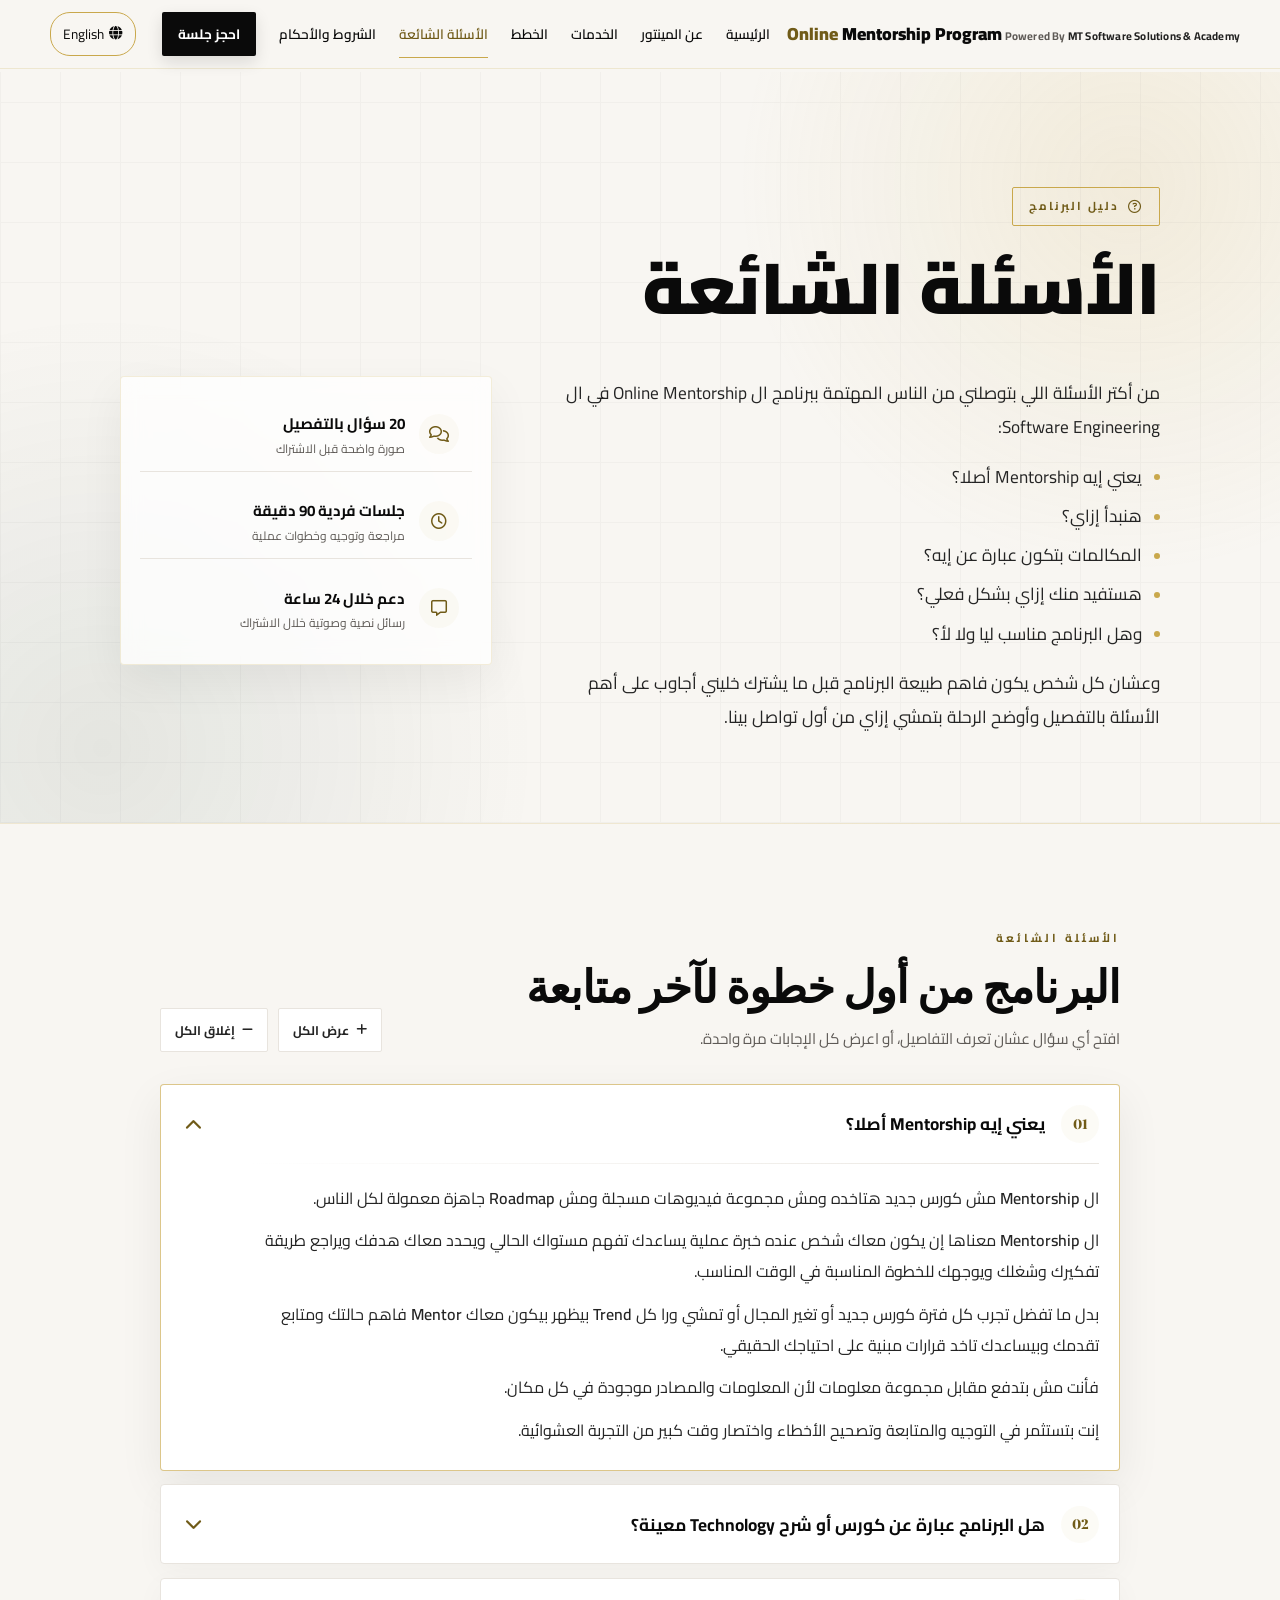
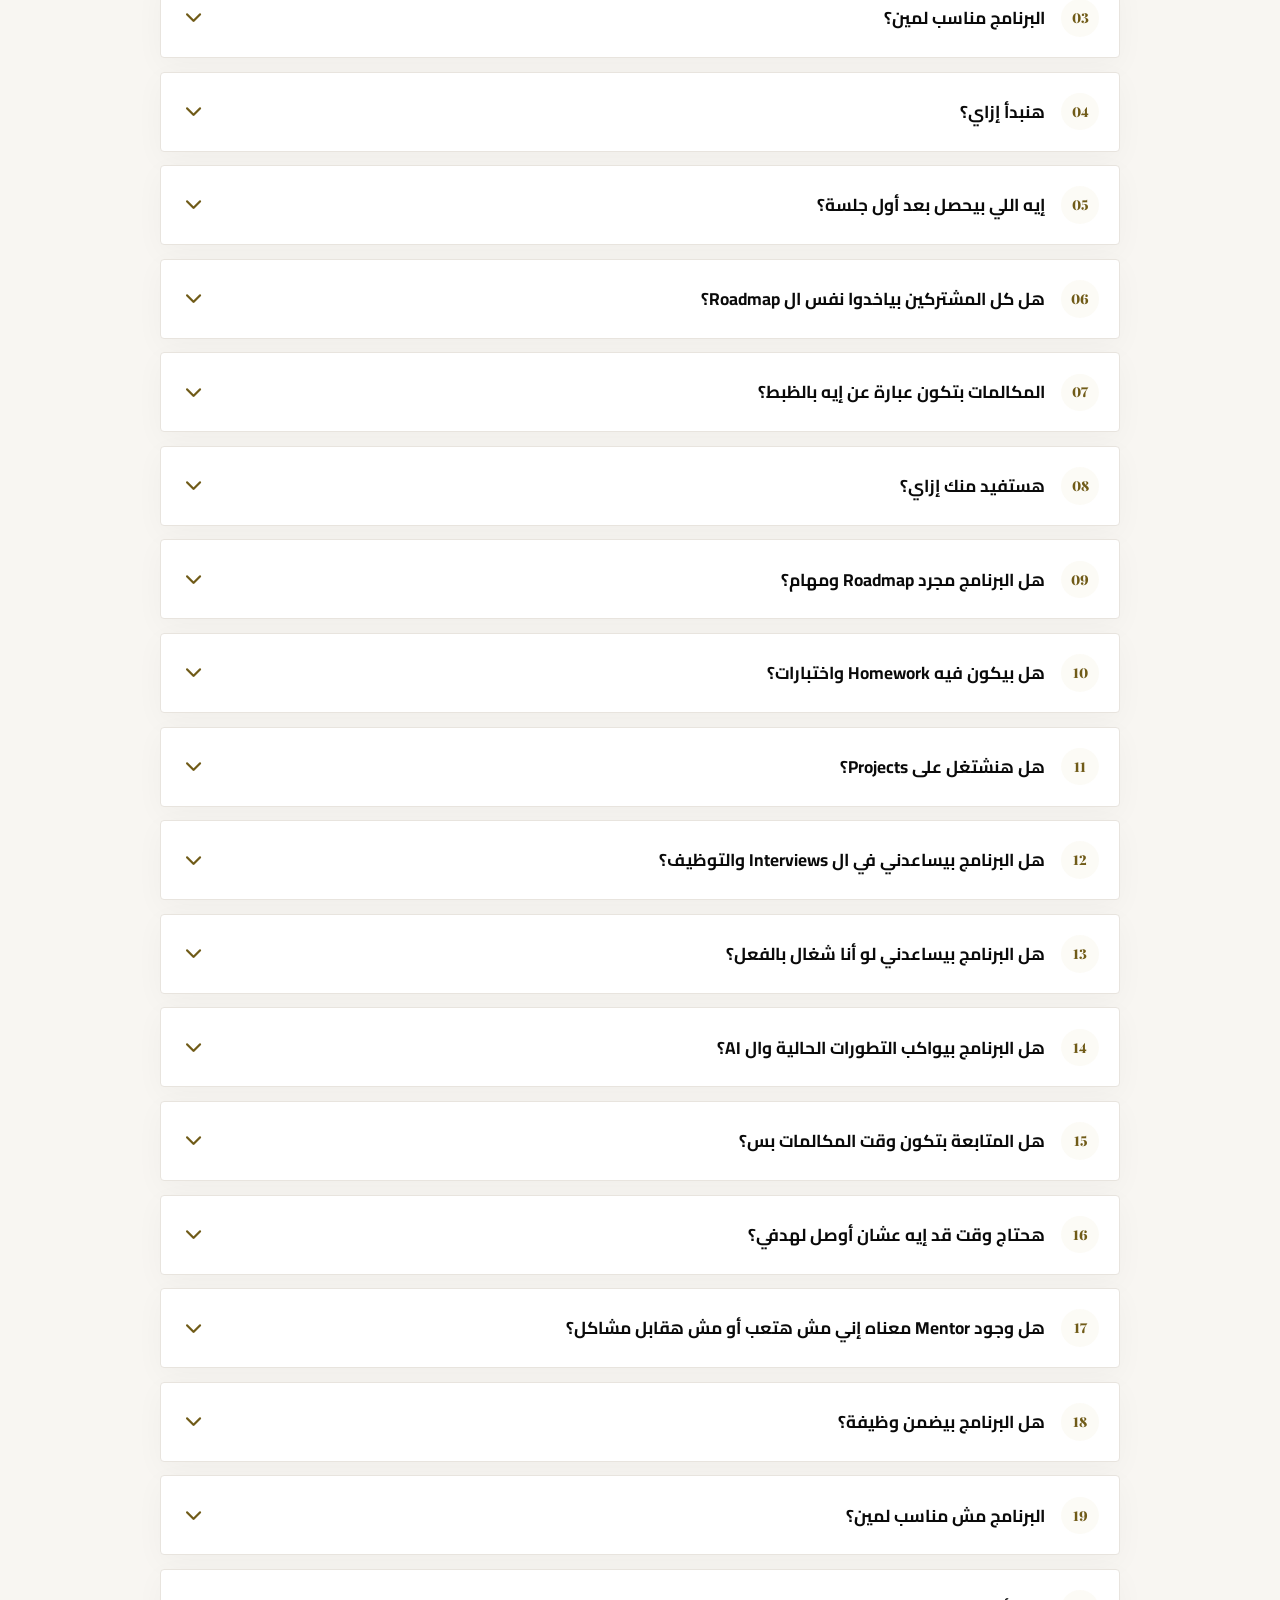
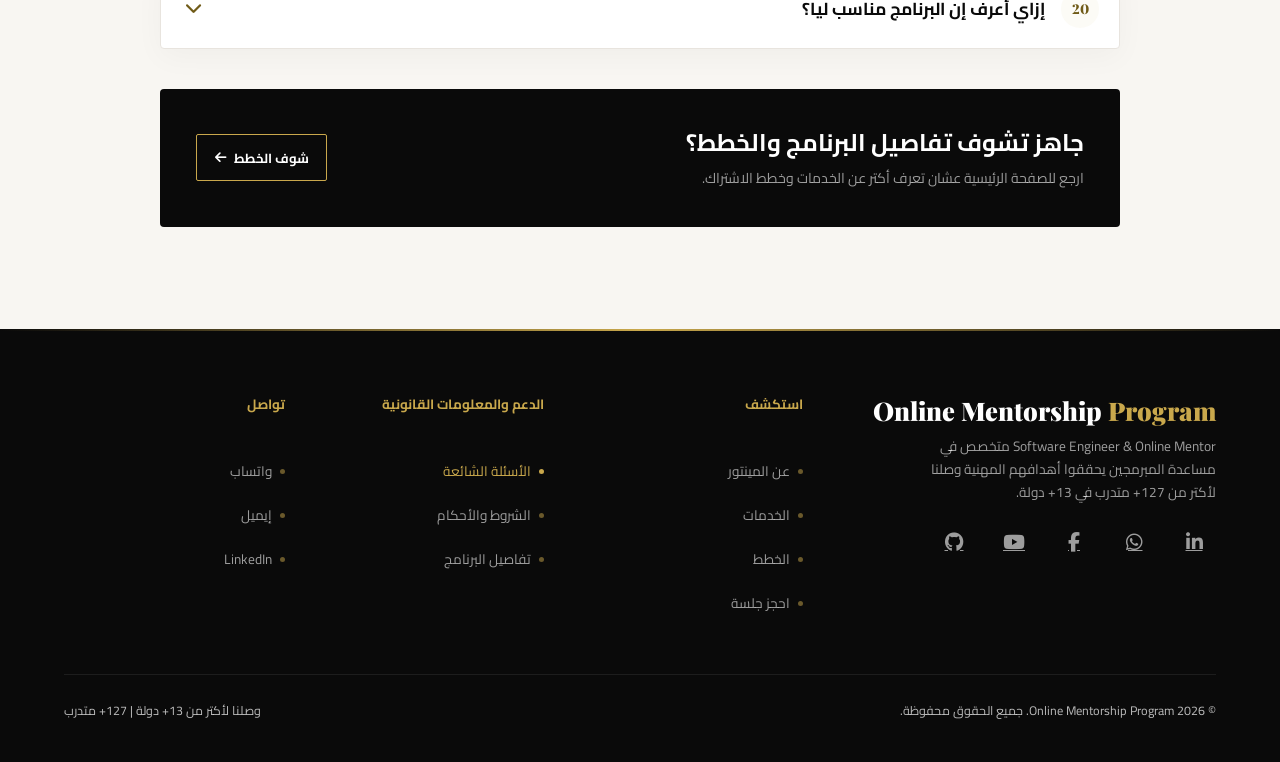
==== commit 24bb9cf9: "feat: add bilingual terms page and refine navbar and footer" ====
--- a/faq.html
+++ b/faq.html
@@ -151,12 +151,13 @@
     </button>
     <ul class="nav-links" id="nav-links">
       <li><a href="index.html"><span class="lang-ar">الرئيسية</span><span class="lang-en">Home</span></a></li>
-      <li><a href="faq.html" class="active" aria-current="page"><span class="lang-ar">الأسئلة الشائعة</span><span
-            class="lang-en">FAQ</span></a></li>
       <li><a href="index.html#about"><span class="lang-ar">عن المينتور</span><span class="lang-en">About</span></a></li>
       <li><a href="index.html#services"><span class="lang-ar">الخدمات</span><span class="lang-en">Services</span></a></li>
       <li><a href="index.html#plans"><span class="lang-ar">الخطط</span><span class="lang-en">Plans</span></a></li>
-      <li><a href="index.html#booking"><span class="lang-ar">احجز جلسة</span><span class="lang-en">Book Now</span></a></li>
+      <li><a href="faq.html" class="active" aria-current="page"><span class="lang-ar">الأسئلة الشائعة</span><span
+            class="lang-en">FAQ</span></a></li>
+      <li><a href="terms.html"><span class="lang-ar">الشروط والأحكام</span><span class="lang-en">Terms &amp; Conditions</span></a></li>
+      <li><a href="index.html#booking" class="nav-book-link"><span class="lang-ar">احجز جلسة</span><span class="lang-en">Book Now</span></a></li>
       <li class="nav-mobile-cta">
         <a href="https://wa.me/201032105166" target="_blank" rel="noopener noreferrer">
           <span class="lang-ar">تواصل معايا 💬</span>
@@ -897,13 +898,24 @@
       </div>
       <div class="footer-col">
         <h4>
-          <span class="lang-ar">روابط سريعة</span>
-          <span class="lang-en">Quick Links</span>
+          <span class="lang-ar">استكشف</span>
+          <span class="lang-en">Explore</span>
         </h4>
         <a href="index.html#about"><span class="lang-ar">عن المينتور</span><span class="lang-en">About Mentor</span></a>
         <a href="index.html#services"><span class="lang-ar">الخدمات</span><span class="lang-en">Services</span></a>
         <a href="index.html#plans"><span class="lang-ar">الخطط</span><span class="lang-en">Plans</span></a>
         <a href="index.html#booking"><span class="lang-ar">احجز جلسة</span><span class="lang-en">Book a Session</span></a>
+      </div>
+      <div class="footer-col">
+        <h4>
+          <span class="lang-ar">الدعم والمعلومات القانونية</span>
+          <span class="lang-en">Support &amp; Legal</span>
+        </h4>
+        <a href="faq.html" aria-current="page"><span class="lang-ar">الأسئلة الشائعة</span><span class="lang-en">FAQ</span></a>
+        <a href="terms.html"><span class="lang-ar">الشروط والأحكام</span><span class="lang-en">Terms &amp; Conditions</span></a>
+        <a href="https://shorturl.at/0QnY2" target="_blank" rel="noopener noreferrer">
+          <span class="lang-ar">تفاصيل البرنامج</span><span class="lang-en">Program Details</span>
+        </a>
       </div>
       <div class="footer-col">
         <h4>
@@ -917,9 +929,6 @@
           <span class="lang-ar">إيميل</span><span class="lang-en">Email</span>
         </a>
         <a href="https://linkedin.com/in/mohamedtamer0" target="_blank" rel="noopener noreferrer">LinkedIn</a>
-        <a href="https://shorturl.at/0QnY2" target="_blank" rel="noopener noreferrer">
-          <span class="lang-ar">تفاصيل البرنامج</span><span class="lang-en">Program Details</span>
-        </a>
       </div>
     </div>
     <div class="footer-bottom">
--- a/assets/css/style.css
+++ b/assets/css/style.css
@@ -888,7 +888,8 @@
 
     .nav-links {
       display: flex;
-      gap: clamp(1rem, 3vw, 2rem);
+      align-items: center;
+      gap: clamp(0.75rem, 1.8vw, 1.5rem);
       list-style: none;
       flex-shrink: 0;
     }
@@ -960,6 +961,7 @@
       nav .nav-links.active li:nth-child(5) { transition-delay: 140ms; }
       nav .nav-links.active li:nth-child(6) { transition-delay: 168ms; }
       nav .nav-links.active li:nth-child(7) { transition-delay: 196ms; }
+      nav .nav-links.active li:nth-child(8) { transition-delay: 224ms; }
 
       .nav-links a {
         display: flex;
@@ -986,21 +988,43 @@
       }
 
       .nav-mobile-cta a {
-        display: inline-block;
-        background: var(--color-brand-ink);
-        color: var(--color-white) !important;
+        display: inline-flex;
+        align-items: center;
+        justify-content: center;
+        border: 1px solid var(--color-brand-ink);
+        background: transparent;
+        color: var(--color-brand-ink) !important;
         padding: 0.6rem 1.5rem;
         border-radius: 2px;
         font-weight: 700;
       }
+
+      .nav-mobile-cta a::after {
+        display: none;
+      }
+
+      .nav-mobile-cta a:hover,
+      .nav-mobile-cta a:focus-visible {
+        background: var(--color-brand-ink);
+        color: var(--color-white) !important;
+      }
     }
 
     .nav-links a {
+      display: inline-flex;
+      align-items: center;
+      justify-content: center;
+      min-block-size: 44px;
       text-decoration: none;
       color: var(--text-nav);
       font-weight: 600;
       font-size: clamp(0.75rem, 1.5vw, 0.85rem);
-      transition: color var(--motion-fast) ease;
+      white-space: nowrap;
+      transition:
+        color var(--motion-fast) ease,
+        background-color var(--motion-fast) ease,
+        transform var(--motion-fast) var(--motion-ease-standard),
+        box-shadow var(--motion-fast) ease;
       position: relative;
     }
 
@@ -1026,6 +1050,39 @@
     .nav-links a:hover::after,
     .nav-links a.active::after {
       transform: scaleX(1);
+    }
+
+    .nav-links .nav-book-link {
+      padding-inline: 1rem;
+      border-radius: 2px;
+      background: var(--color-brand-ink);
+      color: var(--color-white);
+      font-weight: 700;
+      box-shadow: 0 6px 16px rgba(10, 10, 10, 0.12);
+    }
+
+    .nav-links .nav-book-link::after {
+      display: none;
+    }
+
+    .nav-links .nav-book-link:hover,
+    .nav-links .nav-book-link:focus-visible,
+    .nav-links .nav-book-link.active {
+      background: var(--color-brand-green);
+      color: var(--color-white);
+      transform: translateY(-1px);
+      box-shadow: 0 8px 20px rgba(10, 10, 10, 0.16);
+    }
+
+    .nav-links .nav-book-link:active {
+      transform: translateY(0);
+    }
+
+    @media (max-width: 1100px) {
+      .nav-links .nav-book-link {
+        inline-size: min(100%, 320px);
+        margin-inline: auto;
+      }
     }
 
     .btn-nav {
@@ -2920,16 +2977,28 @@
 
     /* ─── FOOTER ─── */
     footer {
+      position: relative;
+      overflow: hidden;
       background: var(--bg-dark);
       color: var(--color-white);
       padding: 4rem 5% 2.5rem
     }
 
+    footer::before {
+      content: "";
+      position: absolute;
+      inset-block-start: 0;
+      inset-inline: 0;
+      block-size: 2px;
+      background: linear-gradient(90deg, transparent, var(--color-brand-gold), transparent);
+    }
+
     .footer-inner {
       display: grid;
-      grid-template-columns: 2fr 1fr 1fr;
-      gap: 3rem;
-      max-width: 1100px;
+      grid-template-columns: minmax(260px, 1.7fr) repeat(3, minmax(130px, 1fr));
+      gap: clamp(1.75rem, 3vw, 3rem);
+      align-items: start;
+      max-width: 1200px;
       margin: 0 auto
     }
 
@@ -2940,8 +3009,14 @@
       margin-bottom: 0.5rem
     }
 
-    .footer-brand .logo span {
-      color: var(--color-brand-gold)
+    .footer-brand .logo > .lang-ar,
+    .footer-brand .logo > .lang-en {
+      color: var(--color-white);
+    }
+
+    .footer-brand .logo > .lang-ar > span,
+    .footer-brand .logo > .lang-en > span {
+      color: var(--color-brand-gold);
     }
 
     .footer-brand p {
@@ -2952,25 +3027,46 @@
     }
 
     .footer-col h4 {
-      font-size: 0.72rem;
+      min-block-size: 2.8rem;
+      font-size: 0.74rem;
       font-weight: 700;
-      letter-spacing: 2px;
+      letter-spacing: 1.5px;
+      line-height: 1.7;
       text-transform: uppercase;
       color: var(--color-brand-gold);
-      margin-bottom: 1.2rem
+      margin-bottom: 0.75rem
+    }
+
+    html[lang="ar"] .footer-col h4 {
+      font-size: 0.84rem;
+      letter-spacing: 0;
+      text-transform: none;
     }
 
     .footer-col a {
       display: flex;
       align-items: center;
+      gap: 0.5rem;
+      inline-size: fit-content;
       min-block-size: 44px;
       color: var(--color-white-muted);
       text-decoration: none;
       font-size: 0.85rem;
-      margin-bottom: 0.6rem;
+      line-height: 1.6;
       transition:
         color var(--motion-fast) ease,
         transform var(--motion-fast) var(--motion-ease-standard)
+    }
+
+    .footer-col a::before {
+      content: "";
+      flex: 0 0 auto;
+      inline-size: 5px;
+      block-size: 5px;
+      border-radius: 50%;
+      background: var(--color-brand-gold);
+      opacity: 0.5;
+      transition: opacity var(--motion-fast) ease;
     }
 
     .footer-col a:hover,
@@ -2979,8 +3075,14 @@
       transform: translateX(var(--motion-inline-nudge));
     }
 
+    .footer-col a:hover::before,
+    .footer-col a:focus-visible::before,
+    .footer-col a[aria-current="page"]::before {
+      opacity: 1;
+    }
+
     .footer-bottom {
-      max-width: 1100px;
+      max-width: 1200px;
       margin: 3rem auto 0;
       padding-top: 1.5rem;
       border-top: 1px solid var(--color-white-subtle);
@@ -3044,6 +3146,20 @@
         gap: 2rem;
       }
 
+      .footer-inner {
+        grid-template-columns: repeat(3, minmax(0, 1fr));
+      }
+
+      .footer-brand {
+        grid-column: 1 / -1;
+        padding-block-end: 1.5rem;
+        border-block-end: 1px solid var(--color-white-subtle);
+      }
+
+      .footer-brand p {
+        max-width: 620px;
+      }
+
       .plans-grid {
         grid-template-columns: repeat(2, 1fr);
       }
@@ -3119,10 +3235,26 @@
 
       .footer-inner {
         grid-template-columns: 1fr;
+        gap: 1.75rem;
         text-align: center;
       }
 
+      .footer-brand {
+        grid-column: auto;
+        padding-block-end: 1.5rem;
+      }
+
       .footer-brand p {
+        margin-inline: auto;
+      }
+
+      .footer-col h4 {
+        min-block-size: auto;
+        margin-block-end: 0.4rem;
+      }
+
+      .footer-col a {
+        justify-content: center;
         margin-inline: auto;
       }
 
@@ -4399,6 +4531,201 @@
 
   .faq-item summary {
     font-size: 0.92rem;
+  }
+}
+
+/* Terms and Conditions page */
+.terms-page {
+  padding-block-start: 4.5rem;
+  background: var(--bg-body);
+}
+
+.terms-hero {
+  position: relative;
+  overflow: hidden;
+  padding: clamp(5rem, 9vw, 7.5rem) 5% clamp(3.5rem, 7vw, 5.5rem);
+  border-block-end: 1px solid var(--border-subtle);
+  background:
+    radial-gradient(circle at 88% 15%, rgba(201, 168, 76, 0.14), transparent 30%),
+    radial-gradient(circle at 8% 90%, rgba(26, 58, 46, 0.09), transparent 32%),
+    var(--bg-body);
+}
+
+.terms-hero::before {
+  content: "";
+  position: absolute;
+  inset: 0;
+  opacity: 0.025;
+  background-image:
+    repeating-linear-gradient(0deg, var(--ink) 0, var(--ink) 1px, transparent 1px, transparent 60px),
+    repeating-linear-gradient(90deg, var(--ink) 0, var(--ink) 1px, transparent 1px, transparent 60px);
+  pointer-events: none;
+}
+
+.terms-shell {
+  position: relative;
+  z-index: 1;
+  max-inline-size: 900px;
+  margin-inline: auto;
+}
+
+.terms-hero h1 {
+  max-inline-size: 880px;
+  color: var(--text-heading);
+  font-family: "Playfair Display", "Cairo", serif;
+  font-size: clamp(2rem, 5vw, 3.8rem);
+  font-weight: 900;
+  letter-spacing: -2px;
+  line-height: 1.12;
+}
+
+html[lang="ar"] .terms-hero h1 {
+  font-family: "Cairo", sans-serif;
+  letter-spacing: -1px;
+  line-height: 1.35;
+}
+
+.terms-hero h1 > span,
+.terms-intro > span {
+  display: block;
+}
+
+.terms-intro {
+  max-inline-size: 810px;
+  margin-block-start: clamp(1.5rem, 3vw, 2rem);
+  padding-inline-start: 1.25rem;
+  border-inline-start: 3px solid var(--color-brand-gold);
+  color: var(--text-body);
+  font-size: clamp(1rem, 1.7vw, 1.12rem);
+  line-height: 2;
+}
+
+.terms-content {
+  padding: clamp(3.5rem, 7vw, 6rem) 5%;
+}
+
+.terms-document {
+  max-inline-size: 900px;
+  margin-inline: auto;
+  padding: clamp(1.5rem, 4vw, 3.25rem);
+  border: 1px solid var(--border-standard);
+  border-radius: 4px;
+  background: var(--bg-card);
+  box-shadow: 0 18px 55px rgba(10, 10, 10, 0.055);
+}
+
+.terms-section {
+  padding-block: clamp(1.5rem, 3vw, 2.25rem);
+}
+
+.terms-section:first-child {
+  padding-block-start: 0;
+}
+
+.terms-section:last-child {
+  padding-block-end: 0;
+}
+
+.terms-section + .terms-section {
+  border-block-start: 1px solid var(--border-standard);
+}
+
+.terms-section h2 {
+  display: flex;
+  align-items: flex-start;
+  gap: 0.8rem;
+  color: var(--text-heading);
+  font-family: "Cairo", sans-serif;
+  font-size: clamp(1.15rem, 2.2vw, 1.45rem);
+  font-weight: 700;
+  line-height: 1.7;
+}
+
+.terms-section-number {
+  display: inline-grid;
+  place-items: center;
+  flex: 0 0 auto;
+  min-inline-size: 3rem;
+  min-block-size: 2.45rem;
+  padding-inline: 0.6rem;
+  border: 1px solid var(--border-subtle);
+  border-radius: 2px;
+  background: var(--color-brand-gold-subtle);
+  color: var(--text-accent);
+  font-size: 0.88rem;
+  font-weight: 900;
+  line-height: 1;
+  font-variant-numeric: tabular-nums;
+}
+
+.terms-section p {
+  margin-block-start: 0.8rem;
+  color: var(--text-body);
+  font-size: clamp(0.96rem, 1.45vw, 1.04rem);
+  line-height: 2.05;
+}
+
+.terms-section h2 + p {
+  margin-block-start: 1.1rem;
+}
+
+.terms-section bdi {
+  font-weight: 600;
+}
+
+.footer-col a[aria-current="page"] {
+  color: var(--color-brand-gold);
+}
+
+@media (max-width: 768px) {
+  .terms-page {
+    padding-block-start: 4rem;
+  }
+
+  .terms-hero {
+    padding-block-start: 4.5rem;
+  }
+
+  .terms-document {
+    padding: 1.5rem;
+  }
+}
+
+@media (max-width: 480px) {
+  .terms-hero,
+  .terms-content {
+    padding-inline: 4%;
+  }
+
+  .terms-hero h1 {
+    font-size: clamp(1.8rem, 9.5vw, 2.45rem);
+    letter-spacing: -0.5px;
+  }
+
+  .terms-intro {
+    padding-inline-start: 0.9rem;
+    font-size: 0.94rem;
+  }
+
+  .terms-document {
+    padding-inline: 1rem;
+  }
+
+  .terms-section h2 {
+    gap: 0.65rem;
+    font-size: 1.04rem;
+  }
+
+  .terms-section-number {
+    min-inline-size: 2.65rem;
+    min-block-size: 2.2rem;
+    padding-inline: 0.45rem;
+    font-size: 0.78rem;
+  }
+
+  .terms-section p {
+    font-size: 0.93rem;
+    line-height: 2;
   }
 }
 
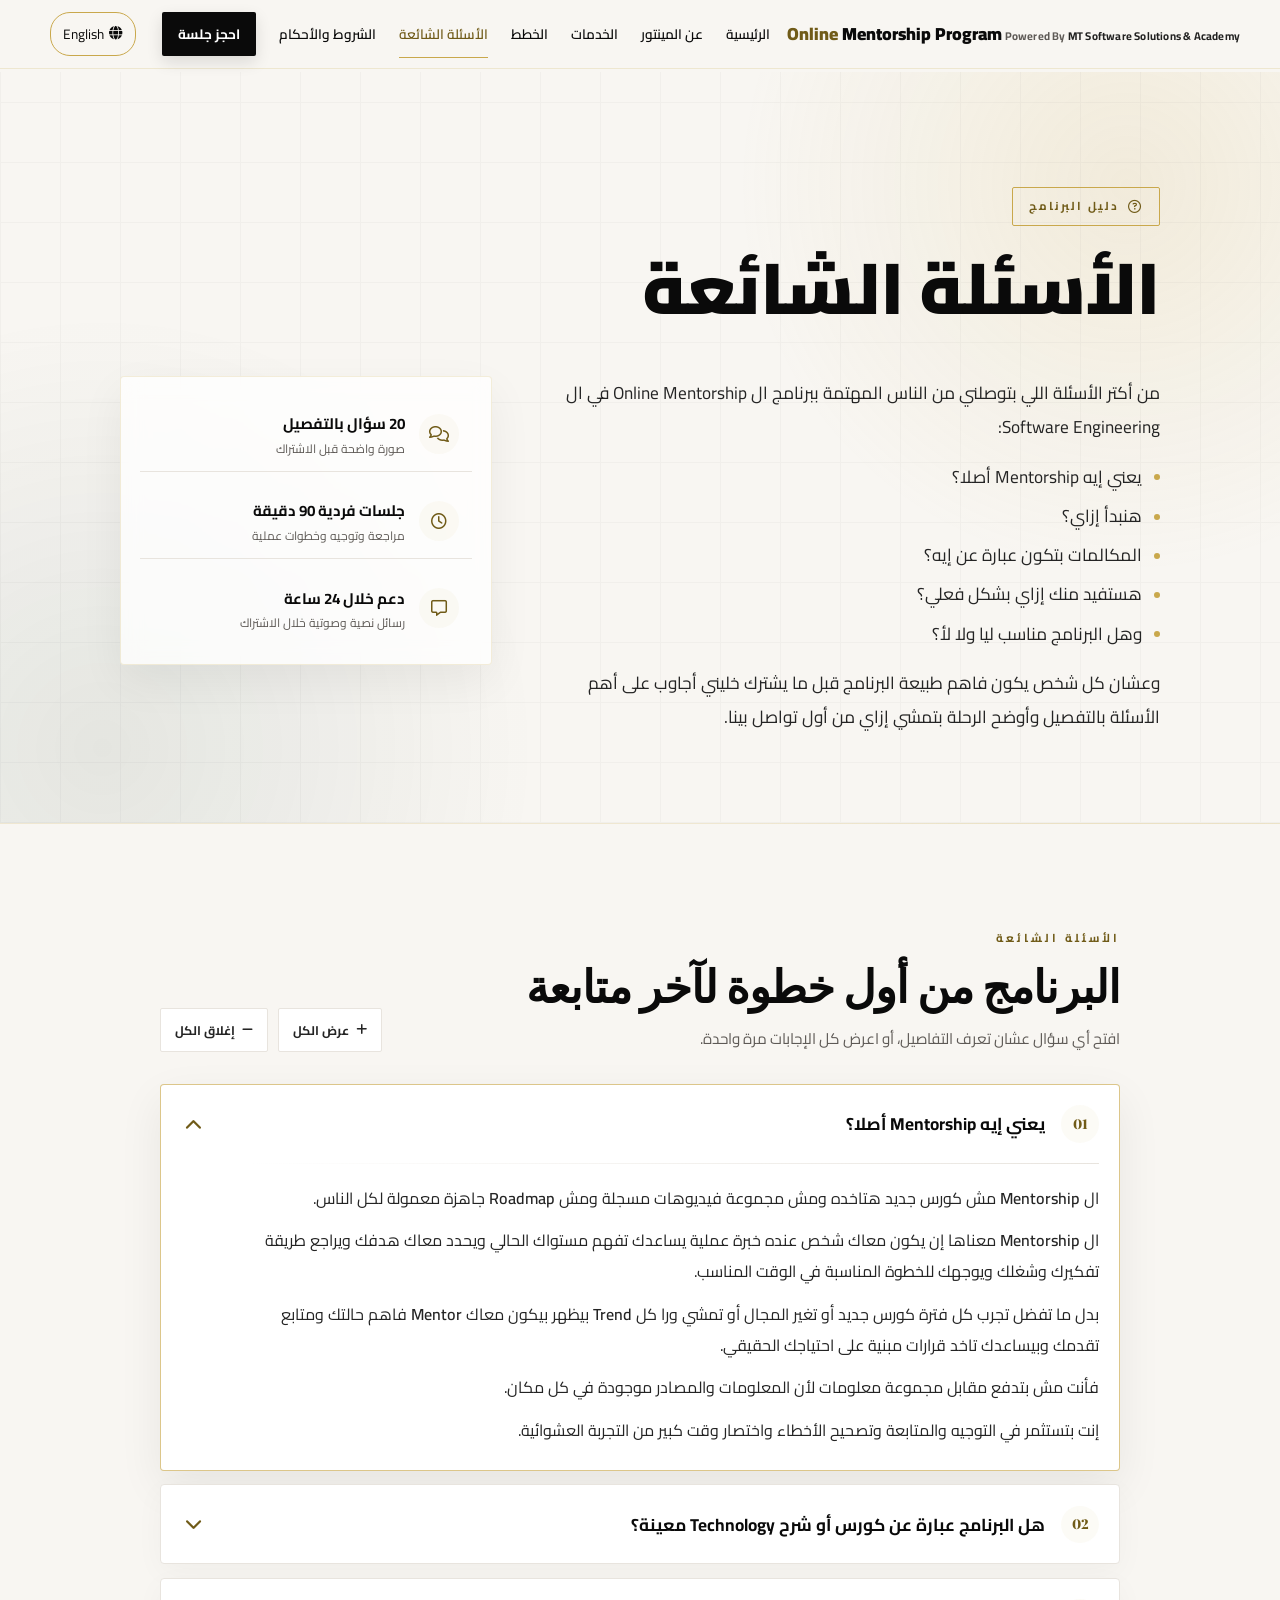
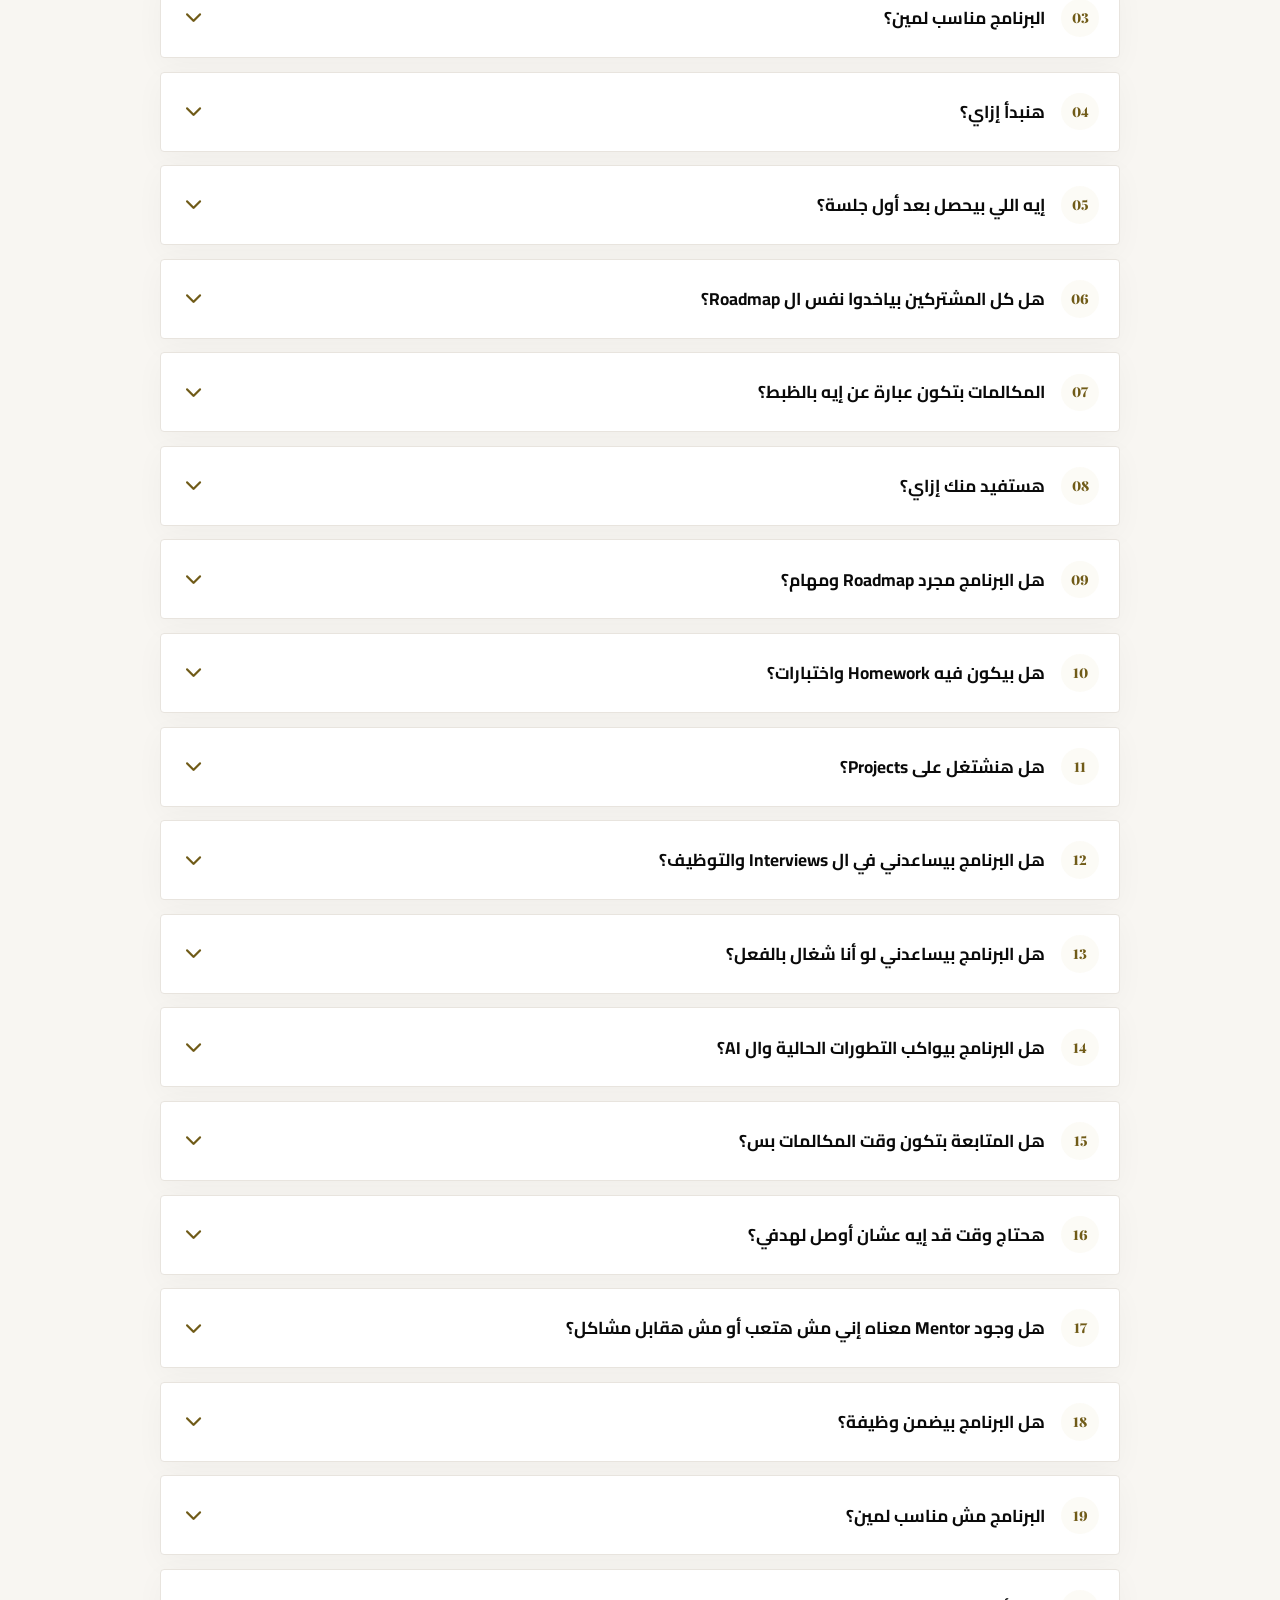
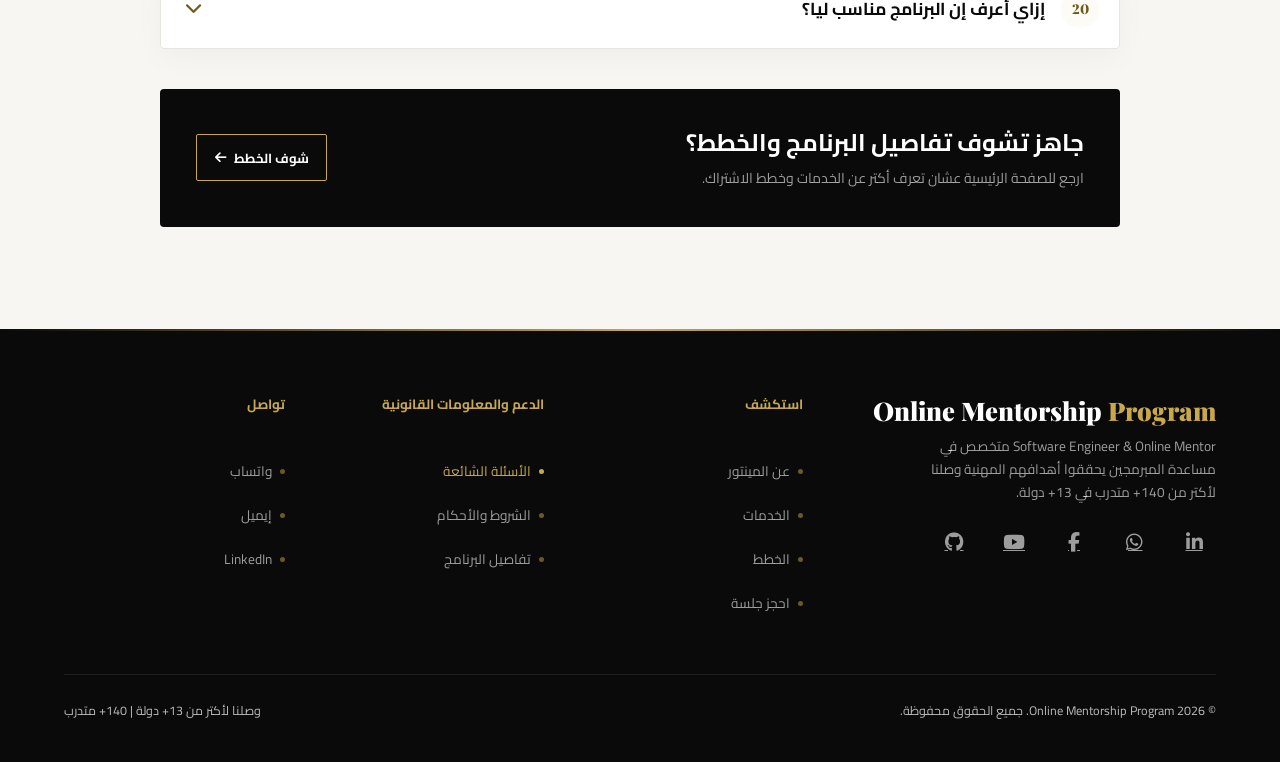
==== commit f6c8ef08: "Update mentee count to 140 and social follower counts to 40K on Facebook and 32K on LinkedIn" ====
--- a/faq.html
+++ b/faq.html
@@ -66,20 +66,22 @@
 </head>
 
 <body>
-  <aside class="promo-banner" id="promotion-banner" role="region" aria-label="عرض خصم محدود لمدة 5 أيام"
-    data-label-ar="عرض خصم محدود لمدة 5 أيام" data-label-en="Limited five-day discount offer" hidden>
+  <aside class="promo-banner" id="promotion-banner" role="region"
+    aria-label="عرض سبتمبر: خصم 35% على برنامج الـ Online Mentorship"
+    data-label-ar="عرض سبتمبر: خصم 35% على برنامج الـ Online Mentorship"
+    data-label-en="September offer: 35% off the Online Mentorship Program" hidden>
     <div class="promo-banner-inner">
       <div class="promo-offer">
         <div class="promo-deal-badge" aria-hidden="true">
-          <strong>35%</strong>
+          <strong data-promo-discount-value>35%</strong>
           <span class="lang-ar">خصم</span>
           <span class="lang-en">OFF</span>
         </div>
         <div class="promo-offer-content">
           <span class="promo-campaign-label">
             <i class="fa-solid fa-bolt" aria-hidden="true"></i>
-            <span class="lang-ar">عرض محدود لمدة 5 أيام</span>
-            <span class="lang-en">5-DAY LIMITED OFFER</span>
+            <span class="lang-ar">عرض سبتمبر لفترة محدودة</span>
+            <span class="lang-en">SEPTEMBER LIMITED-TIME OFFER</span>
           </span>
           <span class="promo-journey-label">
             <span class="lang-ar">عرض الـ Online Mentorship</span>
@@ -87,12 +89,12 @@
           </span>
           <div class="promo-copy">
             <h2>
-              <span class="lang-ar">وفر <bdi class="promo-discount" dir="ltr">35%</bdi> وابدأ رحلتك مع مينتور خبير</span>
-              <span class="lang-en">Save <bdi class="promo-discount" dir="ltr">35%</bdi> and start with an expert mentor</span>
+              <span class="lang-ar">خصم <bdi class="promo-discount" dir="ltr">35%</bdi> على برنامج الـ Online Mentorship</span>
+              <span class="lang-en">Get <bdi class="promo-discount" dir="ltr">35%</bdi> off the Online Mentorship Program</span>
             </h2>
             <p>
-              <span class="lang-ar">جلسات فردية 1:1 — احجز مكانك قبل انتهاء العرض.</span>
-              <span class="lang-en">Private 1:1 mentorship — reserve your spot before time runs out.</span>
+              <span class="lang-ar">ابدأ بخطة واضحة وجلسات فردية 1:1 قبل انتهاء سبتمبر.</span>
+              <span class="lang-en">Start with a clear plan and private 1:1 sessions before September ends.</span>
             </p>
           </div>
         </div>
@@ -115,8 +117,8 @@
       </div>
 
       <p class="sr-only">
-        <span class="lang-ar">خصم 35% على برنامج الـ Online Mentorship متاح حتى 30 أغسطس 2026 الساعة 8:40 مساءً بتوقيت القاهرة.</span>
-        <span class="lang-en">A 35% discount on the Online Mentorship Program is available until August 30, 2026 at 8:40 PM Cairo time.</span>
+        <span class="lang-ar">خصم 35% على برنامج الـ Online Mentorship متاح حتى نهاية يوم 30 سبتمبر 2026 بتوقيت القاهرة.</span>
+        <span class="lang-en">A 35% discount on the Online Mentorship Program is available through the end of September 30, 2026, Cairo time.</span>
       </p>
       <a class="promo-cta" data-promo-cta href="https://wa.me/201032105166" target="_blank"
         rel="noopener noreferrer" aria-label="احجز بخصم 35% عبر واتساب"
@@ -885,8 +887,8 @@
           <span class="lang-en">Online Mentorship <span>Program</span></span>
         </div>
         <p>
-          <span class="lang-ar">Software Engineer &amp; Online Mentor متخصص في مساعدة المبرمجين يحققوا أهدافهم المهنية وصلنا لأكتر من 127+ متدرب في 13+ دولة.</span>
-          <span class="lang-en">Software Engineer &amp; Online Mentor specialized in helping developers achieve their professional goals. Reached 127+ mentees in 13+ countries.</span>
+          <span class="lang-ar">Software Engineer &amp; Online Mentor متخصص في مساعدة المبرمجين يحققوا أهدافهم المهنية وصلنا لأكتر من 140+ متدرب في 13+ دولة.</span>
+          <span class="lang-en">Software Engineer &amp; Online Mentor specialized in helping developers achieve their professional goals. Reached 140+ mentees in 13+ countries.</span>
         </p>
         <div class="footer-social-lite">
           <a href="https://www.linkedin.com/in/mohamedtamer0" target="_blank" rel="noopener noreferrer" aria-label="LinkedIn"><i class="fab fa-linkedin-in" aria-hidden="true"></i></a>
@@ -937,12 +939,78 @@
         <span class="lang-en">© 2026 Online Mentorship <span>Program</span>. All rights reserved.</span>
       </div>
       <div class="footer-copy">
-        <span class="lang-ar">وصلنا لأكتر من 13+ دولة | 127+ متدرب</span>
-        <span class="lang-en">Reached 13+ countries | 127+ mentees</span>
+        <span class="lang-ar">وصلنا لأكتر من 13+ دولة | 140+ متدرب</span>
+        <span class="lang-en">Reached 13+ countries | 140+ mentees</span>
       </div>
     </div>
   </footer>
 
+  <div class="promotion-popup" id="promotion-popup" data-promo-popup hidden>
+    <section class="promotion-popup-dialog" role="dialog" aria-modal="true" tabindex="-1"
+      aria-labelledby="promotion-popup-title" aria-describedby="promotion-popup-description">
+      <button class="promotion-popup-close" type="button" data-promo-popup-close
+        aria-label="إغلاق عرض سبتمبر" data-label-ar="إغلاق عرض سبتمبر"
+        data-label-en="Close September offer">
+        <i class="fa-solid fa-xmark" aria-hidden="true"></i>
+      </button>
+      <div class="promotion-popup-header">
+        <div class="promotion-popup-badge" aria-hidden="true">
+          <strong data-promo-discount-value>35%</strong>
+          <span class="lang-ar">خصم</span>
+          <span class="lang-en">OFF</span>
+        </div>
+        <div class="promotion-popup-heading">
+          <span class="promotion-popup-label">
+            <span class="lang-ar">عرض سبتمبر</span>
+            <span class="lang-en">SEPTEMBER OFFER</span>
+          </span>
+          <h2 id="promotion-popup-title">
+            <span class="lang-ar">وفّر 35% على برنامج الـ Online Mentorship</span>
+            <span class="lang-en">Save 35% on the Online Mentorship Program</span>
+          </h2>
+        </div>
+      </div>
+      <p class="promotion-popup-description" id="promotion-popup-description">
+        <span class="lang-ar">ابدأ بخطة واضحة وجلسات فردية 1:1 تناسب هدفك. العرض متاح حتى نهاية يوم 30 سبتمبر 2026.</span>
+        <span class="lang-en">Start with a clear plan and private 1:1 sessions tailored to your goal. Available through September 30, 2026.</span>
+      </p>
+      <div class="promotion-popup-countdown-wrap">
+        <p>
+          <span class="lang-ar">الوقت المتبقي على العرض</span>
+          <span class="lang-en">Time remaining</span>
+        </p>
+        <div class="promo-countdown promotion-popup-countdown" dir="ltr" aria-hidden="true">
+          <span class="promo-time-unit"><bdi data-promo-days>00</bdi><small><span class="lang-ar">يوم</span><span class="lang-en">Days</span></small></span>
+          <span class="promo-time-separator" aria-hidden="true">:</span>
+          <span class="promo-time-unit"><bdi data-promo-hours>00</bdi><small><span class="lang-ar">ساعة</span><span class="lang-en">Hours</span></small></span>
+          <span class="promo-time-separator" aria-hidden="true">:</span>
+          <span class="promo-time-unit"><bdi data-promo-minutes>00</bdi><small><span class="lang-ar">دقيقة</span><span class="lang-en">Minutes</span></small></span>
+          <span class="promo-time-separator" aria-hidden="true">:</span>
+          <span class="promo-time-unit"><bdi data-promo-seconds>00</bdi><small><span class="lang-ar">ثانية</span><span class="lang-en">Seconds</span></small></span>
+        </div>
+      </div>
+      <div class="promotion-popup-actions">
+        <a class="promotion-popup-primary" data-promo-cta data-promo-popup-primary
+          href="https://wa.me/201032105166" target="_blank" rel="noopener noreferrer"
+          aria-label="استفد من عرض سبتمبر بخصم 35% عبر واتساب"
+          data-label-ar="استفد من عرض سبتمبر بخصم 35% عبر واتساب"
+          data-label-en="Claim the September 35% offer on WhatsApp">
+          <i class="fa-brands fa-whatsapp" aria-hidden="true"></i>
+          <span class="lang-ar">استفد من العرض عبر واتساب</span>
+          <span class="lang-en">Claim the Offer on WhatsApp</span>
+        </a>
+        <button class="promotion-popup-secondary" type="button" data-promo-popup-close>
+          <span class="lang-ar">ليس الآن</span>
+          <span class="lang-en">Maybe Later</span>
+        </button>
+      </div>
+      <a class="promotion-popup-terms" href="terms.html">
+        <span class="lang-ar">تطبق الشروط والأحكام</span>
+        <span class="lang-en">Terms and conditions apply</span>
+      </a>
+    </section>
+  </div>
+
   <script src="assets/js/main.js"></script>
 </body>
 
--- a/assets/css/style.css
+++ b/assets/css/style.css
@@ -120,6 +120,10 @@
 
     body.promo-active {
       padding-block-start: var(--promo-banner-height);
+    }
+
+    body.promotion-popup-open {
+      overflow: hidden;
     }
 
     main,
@@ -354,7 +358,8 @@
     }
 
     .promo-journey-label {
-      display: none;
+      display: block;
+      margin-block-end: 0.08rem;
       color: var(--color-brand-gold-light);
       font-size: 0.72rem;
       font-weight: 900;
@@ -788,6 +793,394 @@
 
       .promo-banner.is-compact .promo-cta span {
         display: none;
+      }
+    }
+
+    /* ─── SEPTEMBER PROMOTION POPUP ─── */
+    .promotion-popup[hidden] {
+      display: none;
+    }
+
+    .promotion-popup {
+      position: fixed;
+      inset: 0;
+      z-index: 2000;
+      display: grid;
+      place-items: center;
+      overflow-x: hidden;
+      overflow-y: auto;
+      padding: clamp(1rem, 3vw, 2rem);
+      background: rgba(5, 5, 5, 0.78);
+      backdrop-filter: blur(8px);
+      opacity: 0;
+      pointer-events: none;
+      overscroll-behavior: contain;
+      transition: opacity var(--motion-standard) var(--motion-ease-standard);
+    }
+
+    .promotion-popup.is-open {
+      opacity: 1;
+      pointer-events: auto;
+    }
+
+    .promotion-popup-dialog {
+      position: relative;
+      inline-size: min(100%, 580px);
+      max-block-size: calc(100vh - 2rem);
+      max-block-size: calc(100dvh - 2rem);
+      overflow-y: auto;
+      margin-block: auto;
+      padding: clamp(1.3rem, 4vw, 2.25rem);
+      border: 1px solid rgba(232, 201, 106, 0.72);
+      border-radius: 8px;
+      background:
+        radial-gradient(circle at 92% 0%, rgba(44, 90, 68, 0.48), transparent 34%),
+        linear-gradient(145deg, #0a0a0a, #151515 72%, #10291f);
+      color: var(--color-offwhite);
+      box-shadow: 0 30px 90px rgba(0, 0, 0, 0.52);
+      transform: translateY(12px) scale(0.975);
+      transition: transform var(--motion-standard) var(--motion-ease-emphasized);
+      scrollbar-width: thin;
+      scrollbar-color: var(--color-brand-gold) rgba(255, 255, 255, 0.08);
+    }
+
+    .promotion-popup-dialog::before {
+      content: '';
+      position: absolute;
+      inset-block-start: 0;
+      inset-inline: clamp(3rem, 16%, 6rem);
+      block-size: 3px;
+      background: var(--color-brand-gold-light);
+      box-shadow: 0 0 24px rgba(232, 201, 106, 0.64);
+    }
+
+    .promotion-popup.is-open .promotion-popup-dialog {
+      transform: none;
+    }
+
+    .promotion-popup-close {
+      position: absolute;
+      inset-block-start: 0.7rem;
+      inset-inline-end: 0.7rem;
+      z-index: 2;
+      display: grid;
+      place-items: center;
+      inline-size: 44px;
+      block-size: 44px;
+      border: 1px solid rgba(255, 255, 255, 0.24);
+      border-radius: 50%;
+      background: rgba(255, 255, 255, 0.06);
+      color: var(--color-white);
+      cursor: pointer;
+      font-size: 1rem;
+      transition:
+        border-color var(--motion-fast) ease,
+        background-color var(--motion-fast) ease,
+        transform var(--motion-fast) var(--motion-ease-standard);
+    }
+
+    .promotion-popup-close:hover,
+    .promotion-popup-close:focus-visible {
+      border-color: var(--color-brand-gold-light);
+      background: rgba(201, 168, 76, 0.14);
+      transform: rotate(4deg);
+    }
+
+    .promotion-popup-header {
+      display: grid;
+      grid-template-columns: auto minmax(0, 1fr);
+      gap: clamp(1rem, 3vw, 1.5rem);
+      align-items: center;
+      padding-inline-end: 2.75rem;
+    }
+
+    .promotion-popup-badge {
+      position: relative;
+      display: grid;
+      place-content: center;
+      inline-size: clamp(92px, 20vw, 112px);
+      aspect-ratio: 1;
+      clip-path: polygon(9% 0, 91% 0, 100% 9%, 100% 91%, 91% 100%, 9% 100%, 0 91%, 0 9%);
+      background: linear-gradient(145deg, var(--color-brand-gold-light), var(--color-brand-gold));
+      color: var(--color-brand-ink);
+      line-height: 0.9;
+      text-align: center;
+      box-shadow: 0 14px 34px rgba(201, 168, 76, 0.24);
+    }
+
+    .promotion-popup-badge::before {
+      content: '';
+      position: absolute;
+      inset: 6px;
+      border: 1px solid rgba(10, 10, 10, 0.3);
+      clip-path: inherit;
+    }
+
+    .promotion-popup-badge strong,
+    .promotion-popup-badge span {
+      position: relative;
+      z-index: 1;
+    }
+
+    .promotion-popup-badge strong {
+      font-size: clamp(1.9rem, 7vw, 2.6rem);
+      font-weight: 900;
+      letter-spacing: -0.06em;
+    }
+
+    .promotion-popup-badge span {
+      margin-block-start: 0.35rem;
+      font-size: 0.72rem;
+      font-weight: 900;
+      letter-spacing: 0.1em;
+      text-transform: uppercase;
+    }
+
+    .promotion-popup-heading {
+      min-inline-size: 0;
+    }
+
+    .promotion-popup-label {
+      display: inline-flex;
+      align-items: center;
+      min-block-size: 26px;
+      margin-block-end: 0.55rem;
+      padding: 0.3rem 0.75rem;
+      background: var(--color-brand-gold);
+      color: var(--color-brand-ink);
+      font-size: 0.64rem;
+      font-weight: 900;
+      letter-spacing: 0.08em;
+      line-height: 1.2;
+      text-transform: uppercase;
+    }
+
+    .promotion-popup-heading h2 {
+      color: var(--color-white);
+      font-family: 'Cairo', sans-serif;
+      font-size: clamp(1.35rem, 4vw, 2rem);
+      font-weight: 900;
+      line-height: 1.38;
+    }
+
+    .promotion-popup-description {
+      margin-block-start: 1.2rem;
+      color: rgba(255, 255, 255, 0.78);
+      font-size: clamp(0.86rem, 2vw, 0.96rem);
+      line-height: 1.8;
+    }
+
+    .promotion-popup-countdown-wrap {
+      display: grid;
+      gap: 0.5rem;
+      margin-block-start: 1.25rem;
+      padding: 1rem;
+      border: 1px solid rgba(201, 168, 76, 0.28);
+      border-radius: 4px;
+      background: rgba(255, 255, 255, 0.045);
+    }
+
+    .promotion-popup-countdown-wrap > p {
+      color: rgba(255, 255, 255, 0.72);
+      font-size: 0.72rem;
+      font-weight: 700;
+      text-align: center;
+    }
+
+    .promotion-popup-countdown {
+      inline-size: 100%;
+      max-inline-size: 430px;
+      margin-inline: auto;
+    }
+
+    .promotion-popup-countdown .promo-time-unit {
+      min-block-size: 58px;
+    }
+
+    .promotion-popup-countdown .promo-time-unit bdi {
+      font-size: 1.15rem;
+    }
+
+    .promotion-popup-countdown .promo-time-unit small {
+      font-size: 0.55rem;
+    }
+
+    .promotion-popup-actions {
+      display: grid;
+      grid-template-columns: minmax(0, 1fr) auto;
+      gap: 0.7rem;
+      margin-block-start: 1.25rem;
+    }
+
+    .promotion-popup-primary,
+    .promotion-popup-secondary {
+      display: inline-flex;
+      align-items: center;
+      justify-content: center;
+      min-block-size: 48px;
+      border-radius: 3px;
+      font-family: 'Cairo', sans-serif;
+      font-size: 0.84rem;
+      font-weight: 900;
+      line-height: 1.35;
+      text-align: center;
+      text-decoration: none;
+      cursor: pointer;
+      transition:
+        background-color var(--motion-fast) ease,
+        border-color var(--motion-fast) ease,
+        transform var(--motion-fast) var(--motion-ease-standard),
+        box-shadow var(--motion-fast) ease;
+    }
+
+    .promotion-popup-primary {
+      gap: 0.55rem;
+      padding: 0.7rem 1rem;
+      border: 1px solid var(--color-brand-gold);
+      background: linear-gradient(135deg, var(--color-brand-green-hover), var(--color-brand-green));
+      color: var(--color-white);
+      box-shadow: 0 10px 26px rgba(0, 0, 0, 0.24);
+    }
+
+    .promotion-popup-primary i {
+      color: #72e39b;
+      font-size: 1.16rem;
+    }
+
+    .promotion-popup-primary:hover,
+    .promotion-popup-primary:focus-visible {
+      background: linear-gradient(135deg, #367256, var(--color-brand-green-hover));
+      transform: translateY(-2px);
+      box-shadow: 0 13px 30px rgba(0, 0, 0, 0.32);
+    }
+
+    .promotion-popup-secondary {
+      padding: 0.7rem 1rem;
+      border: 1px solid rgba(255, 255, 255, 0.3);
+      background: transparent;
+      color: rgba(255, 255, 255, 0.86);
+    }
+
+    .promotion-popup-secondary:hover,
+    .promotion-popup-secondary:focus-visible {
+      border-color: var(--color-brand-gold-light);
+      background: rgba(201, 168, 76, 0.09);
+    }
+
+    .promotion-popup-terms {
+      display: block;
+      inline-size: fit-content;
+      margin: 0.8rem auto 0;
+      color: rgba(255, 255, 255, 0.68);
+      font-size: 0.7rem;
+      text-underline-offset: 3px;
+    }
+
+    .promotion-popup-terms:hover,
+    .promotion-popup-terms:focus-visible {
+      color: var(--color-brand-gold-light);
+    }
+
+    html.motion-enabled .promotion-popup.is-open .promotion-popup-badge {
+      animation: promoBadgeArrival 620ms 100ms var(--motion-ease-emphasized) both;
+    }
+
+    html.motion-enabled .promotion-popup.is-open .promotion-popup-primary {
+      animation: promoCtaAttention 1.15s 760ms ease-in-out 2;
+    }
+
+    @media (max-width: 480px) {
+      .promotion-popup {
+        place-items: start center;
+        padding: 0.75rem;
+      }
+
+      .promotion-popup-dialog {
+        max-block-size: calc(100vh - 1.5rem);
+        max-block-size: calc(100dvh - 1.5rem);
+        padding: 1.15rem;
+      }
+
+      .promotion-popup-header {
+        grid-template-columns: 78px minmax(0, 1fr);
+        gap: 0.8rem;
+        padding-inline-end: 2.4rem;
+      }
+
+      .promotion-popup-badge {
+        inline-size: 78px;
+      }
+
+      .promotion-popup-badge strong {
+        font-size: 1.65rem;
+      }
+
+      .promotion-popup-badge span {
+        font-size: 0.58rem;
+      }
+
+      .promotion-popup-heading h2 {
+        font-size: clamp(1.05rem, 5.5vw, 1.35rem);
+      }
+
+      .promotion-popup-label {
+        min-block-size: 23px;
+        margin-block-end: 0.38rem;
+        padding: 0.25rem 0.55rem;
+        font-size: 0.54rem;
+      }
+
+      .promotion-popup-description {
+        margin-block-start: 0.85rem;
+        font-size: 0.8rem;
+        line-height: 1.65;
+      }
+
+      .promotion-popup-countdown-wrap {
+        margin-block-start: 0.9rem;
+        padding: 0.72rem 0.55rem;
+      }
+
+      .promotion-popup-countdown {
+        gap: 0.18rem;
+      }
+
+      .promotion-popup-countdown .promo-time-unit {
+        min-block-size: 48px;
+        padding-inline: 0.1rem;
+      }
+
+      .promotion-popup-countdown .promo-time-unit bdi {
+        font-size: 0.95rem;
+      }
+
+      .promotion-popup-countdown .promo-time-unit small {
+        font-size: 0.46rem;
+      }
+
+      .promotion-popup-actions {
+        grid-template-columns: 1fr;
+        gap: 0.55rem;
+        margin-block-start: 0.9rem;
+      }
+    }
+
+    @media (max-width: 340px) {
+      .promotion-popup-dialog {
+        padding-inline: 0.85rem;
+      }
+
+      .promotion-popup-header {
+        grid-template-columns: 66px minmax(0, 1fr);
+        gap: 0.65rem;
+      }
+
+      .promotion-popup-badge {
+        inline-size: 66px;
+      }
+
+      .promotion-popup-badge strong {
+        font-size: 1.42rem;
       }
     }
 
@@ -2219,6 +2612,164 @@
       color: var(--color-whatsapp-text)
     }
 
+    /* ─── FAVIKON RANKINGS ─── */
+    #favikon-rankings > .s-tag,
+    #favikon-rankings > .s-title,
+    #favikon-rankings > .s-sub,
+    #favikon-rankings .favikon-source {
+      text-align: center;
+      margin-inline: auto;
+    }
+
+    #favikon-rankings > .s-title {
+      max-inline-size: 920px;
+      line-height: 1.35;
+    }
+
+    #favikon-rankings > .s-title .lang-ar {
+      font-family: 'Cairo', sans-serif;
+      letter-spacing: 0;
+      line-height: 1.6;
+    }
+
+    #favikon-rankings > .s-sub {
+      max-inline-size: 760px;
+    }
+
+    #favikon-rankings .favikon-source {
+      margin-block-start: 1.1rem;
+      color: var(--text-muted);
+      font-size: 0.8rem;
+      line-height: 1.8;
+    }
+
+    #favikon-rankings .favikon-source time {
+      display: inline-block;
+    }
+
+    #favikon-rankings .favikon-grid {
+      display: grid;
+      grid-template-columns: repeat(3, minmax(0, 1fr));
+      gap: clamp(1rem, 2vw, 1.5rem);
+      max-inline-size: 1100px;
+      margin-block-start: 2.5rem;
+      margin-inline: auto;
+    }
+
+    #favikon-rankings .favikon-card {
+      min-inline-size: 0;
+      padding: clamp(1rem, 2vw, 1.5rem);
+      border: 1px solid var(--border-standard);
+      border-block-start: 3px solid var(--border-standard);
+      border-radius: 2px;
+      background: var(--bg-card);
+      transition:
+        border-color var(--motion-fast) ease,
+        box-shadow var(--motion-fast) ease;
+    }
+
+    #favikon-rankings .favikon-card-overall {
+      border-color: var(--color-brand-gold);
+      background: linear-gradient(180deg, var(--color-brand-gold-subtle), transparent 45%), var(--bg-card);
+      box-shadow: 0 8px 24px rgba(201, 168, 76, 0.08);
+    }
+
+    #favikon-rankings .favikon-card:hover,
+    #favikon-rankings .favikon-card:focus-within {
+      border-color: var(--color-brand-gold);
+      box-shadow: 0 10px 26px rgba(10, 10, 10, 0.07);
+    }
+
+    #favikon-rankings .favikon-rank-row {
+      display: flex;
+      align-items: center;
+      justify-content: space-between;
+      gap: 1rem;
+    }
+
+    #favikon-rankings .favikon-rank {
+      font-family: 'Playfair Display', serif;
+      font-size: clamp(3rem, 4.5vw, 4rem);
+      font-weight: 900;
+      line-height: 1.15;
+      color: var(--text-heading);
+    }
+
+    #favikon-rankings .favikon-card-overall .favikon-rank {
+      color: var(--text-accent);
+    }
+
+    #favikon-rankings .favikon-category-icon {
+      display: inline-grid;
+      place-items: center;
+      inline-size: 2.75rem;
+      block-size: 2.75rem;
+      border: 1px solid var(--border-subtle);
+      border-radius: 50%;
+      color: var(--text-accent);
+      background: var(--color-brand-gold-subtle);
+      font-size: 1.1rem;
+    }
+
+    #favikon-rankings .favikon-card-heading {
+      min-block-size: 3.4em;
+      margin-block: 0.8rem 1.25rem;
+      font-size: 1rem;
+      font-weight: 700;
+      line-height: 1.7;
+      color: var(--text-heading);
+    }
+
+    #favikon-rankings .favikon-report {
+      display: block;
+      inline-size: 100%;
+      block-size: auto;
+      aspect-ratio: 4 / 5;
+      object-fit: contain;
+      border-radius: 2px;
+    }
+
+    #favikon-rankings .favikon-report-link {
+      display: flex;
+      align-items: center;
+      justify-content: space-between;
+      gap: 0.75rem;
+      min-block-size: 44px;
+      margin-block-start: 1rem;
+      padding-block: 0.5rem;
+      border-block-start: 1px solid var(--border-standard);
+      color: var(--text-accent);
+      font-size: 0.9rem;
+      font-weight: 700;
+      text-decoration: underline;
+      text-decoration-thickness: 1px;
+      text-underline-offset: 0.25em;
+      transition: color var(--motion-fast) ease;
+    }
+
+    #favikon-rankings .favikon-report-link:hover {
+      color: var(--text-heading);
+    }
+
+    #favikon-rankings .favikon-report-link:focus-visible {
+      outline: 3px solid var(--text-accent);
+      outline-offset: 4px;
+      border-radius: 2px;
+    }
+
+    @media (max-width: 900px) {
+      #favikon-rankings .favikon-grid {
+        grid-template-columns: minmax(0, 1fr);
+        max-inline-size: 480px;
+        gap: 1.5rem;
+        margin-block-start: 2rem;
+      }
+
+      #favikon-rankings .favikon-card-heading {
+        min-block-size: 0;
+      }
+    }
+
     /* ─── SERVICES ─── */
     .services-section {
       background: var(--bg-dark)
@@ -2309,6 +2860,41 @@
     }
 
     /* ─── PLANS ─── */
+    .plans-promotion-callout[hidden] {
+      display: none;
+    }
+
+    .plans-promotion-callout {
+      display: flex;
+      align-items: center;
+      justify-content: center;
+      gap: 0.75rem;
+      inline-size: fit-content;
+      max-inline-size: min(100%, 760px);
+      margin: 1.35rem auto 0;
+      padding: 0.65rem 1rem;
+      border: 1px solid rgba(201, 168, 76, 0.5);
+      border-inline-start: 4px solid var(--color-brand-gold);
+      border-radius: 3px;
+      background: linear-gradient(115deg, rgba(201, 168, 76, 0.12), rgba(26, 58, 46, 0.07));
+      color: var(--text-heading);
+      font-size: clamp(0.78rem, 1.6vw, 0.9rem);
+      font-weight: 700;
+      line-height: 1.55;
+      text-align: start;
+    }
+
+    .plans-promotion-badge {
+      flex: 0 0 auto;
+      padding: 0.3rem 0.55rem;
+      background: var(--color-brand-gold);
+      color: var(--color-brand-ink);
+      font-size: 0.78rem;
+      font-weight: 900;
+      letter-spacing: 0.02em;
+      line-height: 1;
+    }
+
     .plans-grid {
       display: grid;
       grid-template-columns: repeat(4, 1fr);
@@ -3223,6 +3809,13 @@
         grid-template-columns: 1fr;
         max-width: 450px;
         margin-inline: auto;
+      }
+
+      .plans-promotion-callout {
+        align-items: flex-start;
+        inline-size: 100%;
+        max-inline-size: 450px;
+        padding-inline: 0.8rem;
       }
 
       .services-grid {
@@ -4768,6 +5361,9 @@
 
   html.reveal-enabled [data-reveal],
   html.motion-enabled .promo-banner:not([hidden]) .promo-banner-inner,
+  html.motion-enabled .promotion-popup.is-open .promotion-popup-dialog,
+  html.motion-enabled .promotion-popup.is-open .promotion-popup-badge,
+  html.motion-enabled .promotion-popup.is-open .promotion-popup-primary,
   html.motion-enabled .hero-eyebrow,
   html.motion-enabled .hero-title-line,
   html.motion-enabled .hero-desc,
@@ -4793,6 +5389,8 @@
   .btn-primary:hover,
   .btn-outline:hover,
   .promo-cta:hover,
+  .promotion-popup-close:hover,
+  .promotion-popup-primary:hover,
   .btn-nav:hover,
   .btn-book:hover,
   .plan:hover,
@@ -4814,6 +5412,8 @@
 
   .photo-countries:focus-within,
   .promo-cta:focus-visible,
+  .promotion-popup-close:focus-visible,
+  .promotion-popup-primary:focus-visible,
   .btn-nav:focus-visible,
   .btn-primary:focus-visible,
   .btn-outline:focus-visible,
@@ -4841,6 +5441,11 @@
 
   .faq-chevron,
   .promo-cta,
+  .promotion-popup,
+  .promotion-popup-dialog,
+  .promotion-popup-close,
+  .promotion-popup-primary,
+  .promotion-popup-secondary,
   .faq-control,
   .faq-back-link,
   .faq-item {
@@ -4868,6 +5473,8 @@
   .btn-primary:hover,
   .btn-outline:hover,
   .promo-cta:hover,
+  .promotion-popup-close:hover,
+  .promotion-popup-primary:hover,
   .btn-nav:hover,
   .btn-book:hover,
   .plan:hover,
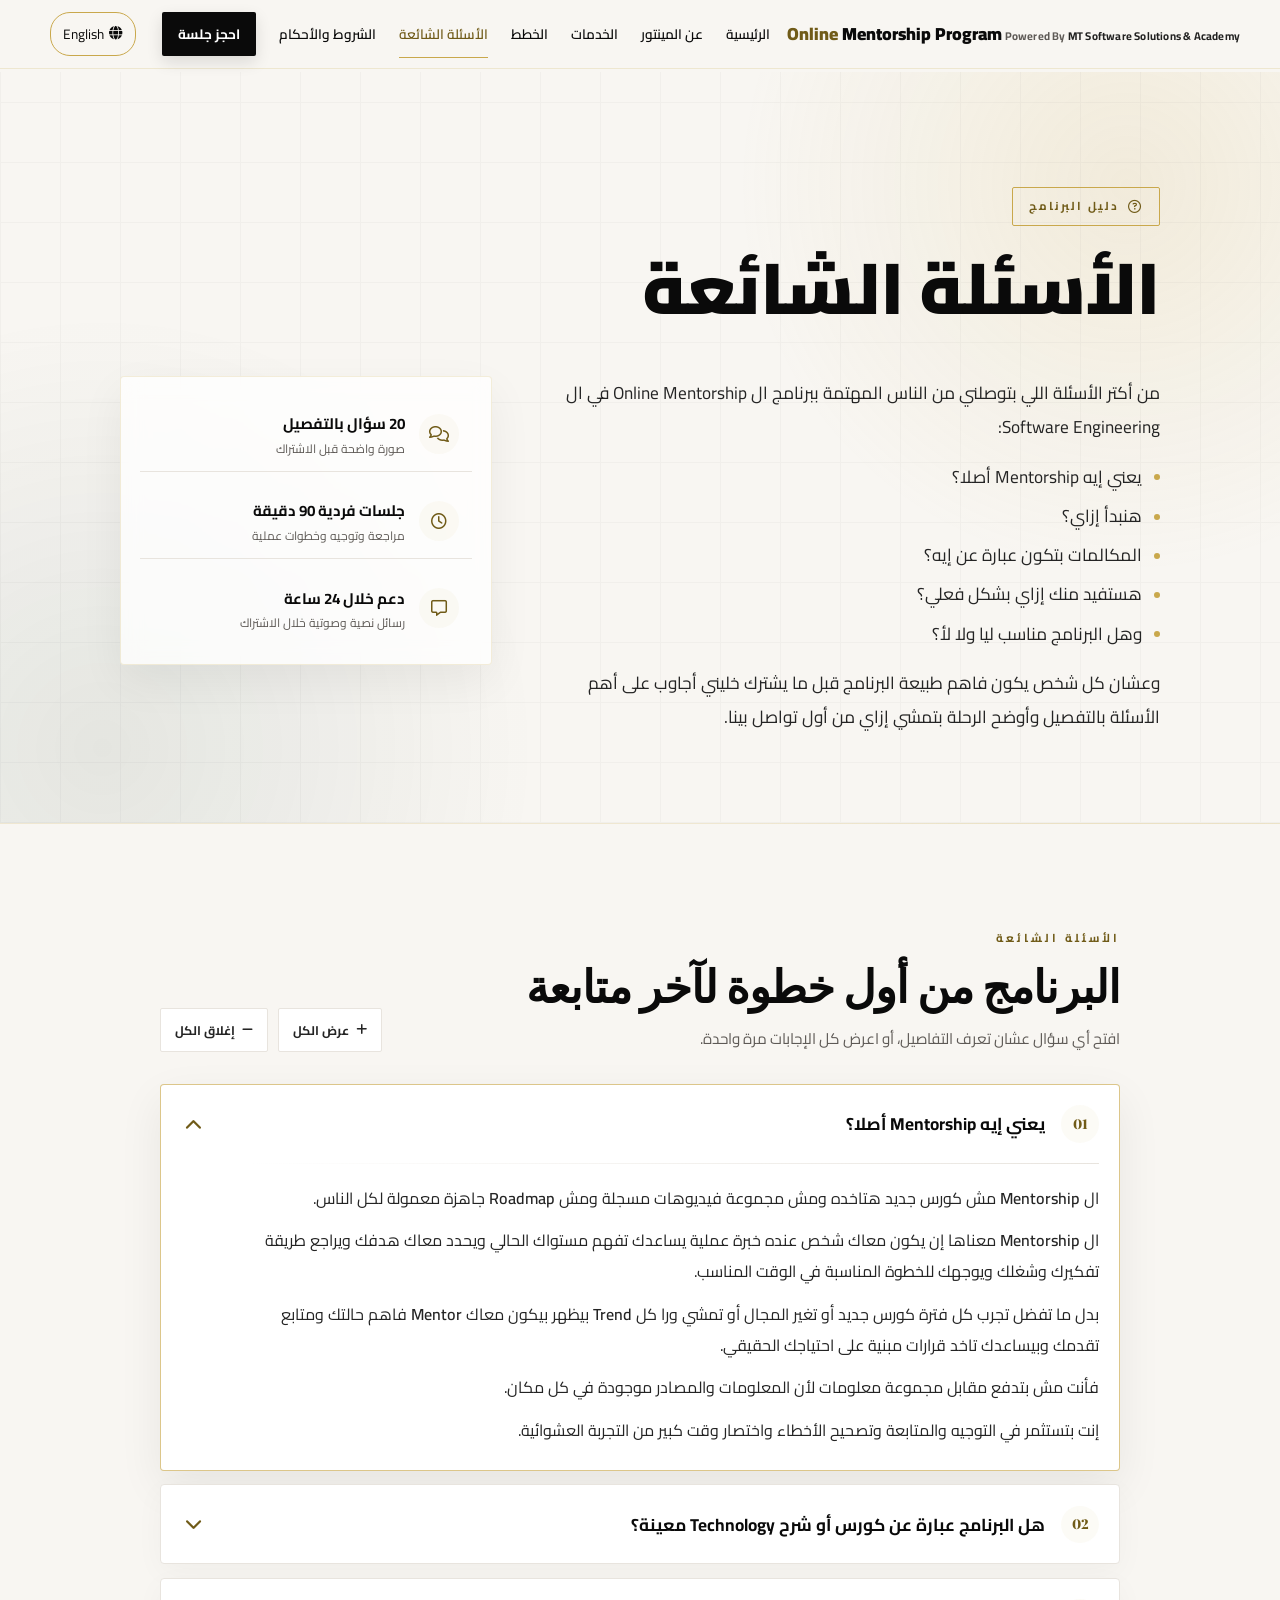
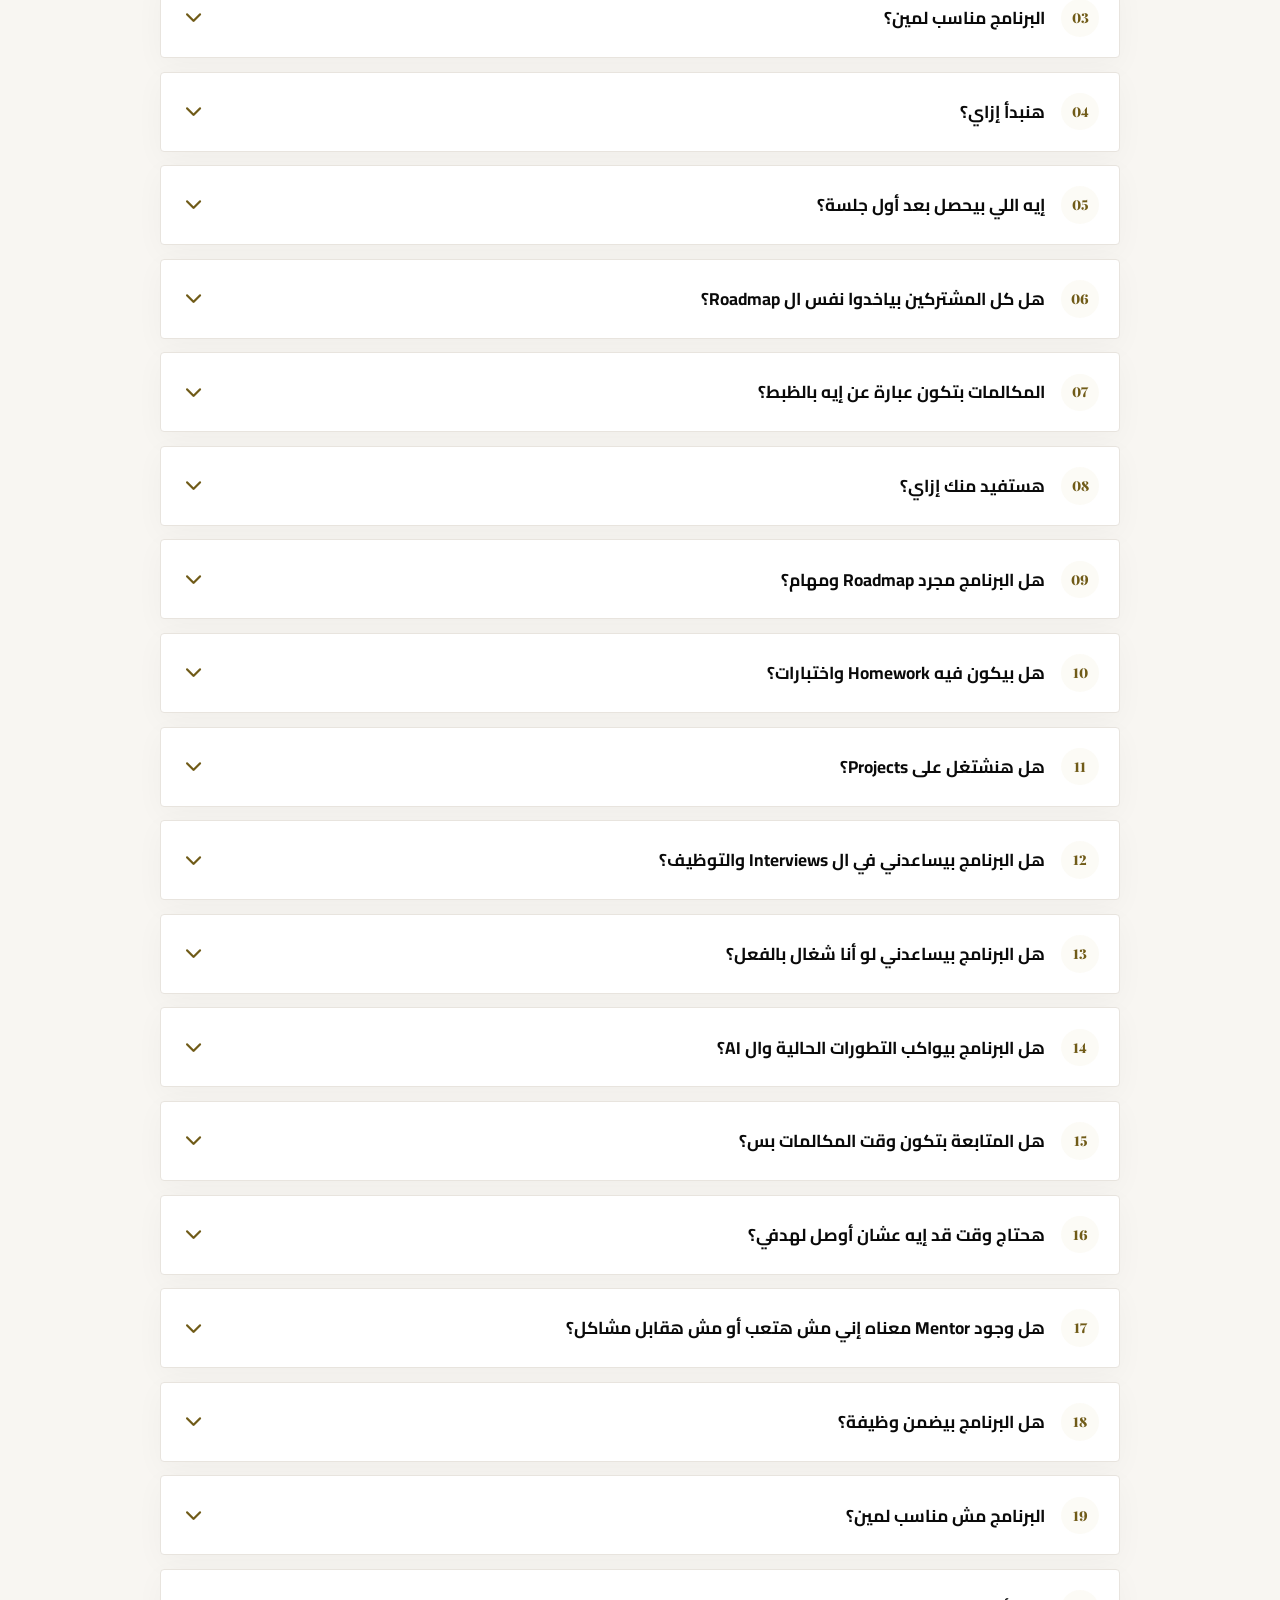
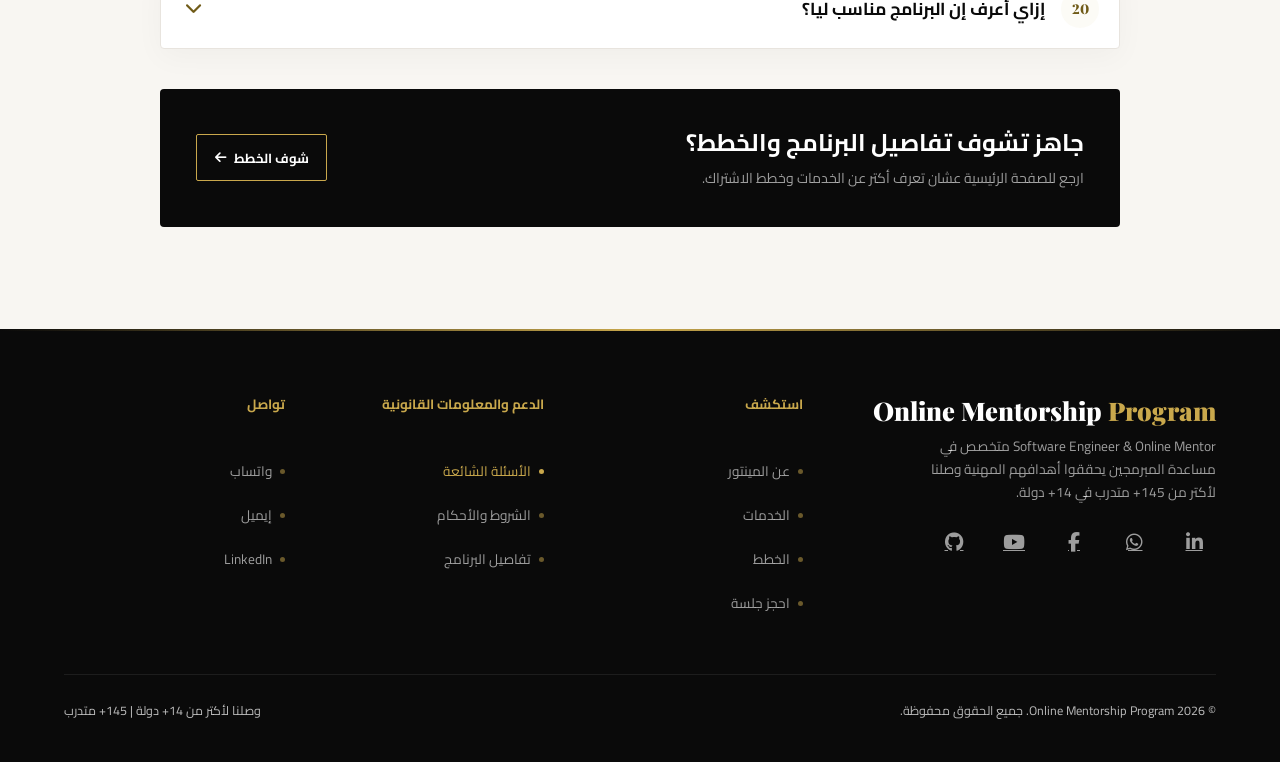
==== commit dacdc767: "Update program reach statistics, country coverage, and Favikon ranking - Update mentee and country c" ====
--- a/faq.html
+++ b/faq.html
@@ -67,9 +67,9 @@
 
 <body>
   <aside class="promo-banner" id="promotion-banner" role="region"
-    aria-label="عرض سبتمبر: خصم 35% على برنامج الـ Online Mentorship"
-    data-label-ar="عرض سبتمبر: خصم 35% على برنامج الـ Online Mentorship"
-    data-label-en="September offer: 35% off the Online Mentorship Program" hidden>
+    aria-label="عرض أكتوبر: خصم 35% على برنامج الـ Online Mentorship"
+    data-label-ar="عرض أكتوبر: خصم 35% على برنامج الـ Online Mentorship"
+    data-label-en="October offer: 35% off the Online Mentorship Program" hidden>
     <div class="promo-banner-inner">
       <div class="promo-offer">
         <div class="promo-deal-badge" aria-hidden="true">
@@ -80,8 +80,8 @@
         <div class="promo-offer-content">
           <span class="promo-campaign-label">
             <i class="fa-solid fa-bolt" aria-hidden="true"></i>
-            <span class="lang-ar">عرض سبتمبر لفترة محدودة</span>
-            <span class="lang-en">SEPTEMBER LIMITED-TIME OFFER</span>
+            <span class="lang-ar">عرض أكتوبر لفترة محدودة</span>
+            <span class="lang-en">OCTOBER LIMITED-TIME OFFER</span>
           </span>
           <span class="promo-journey-label">
             <span class="lang-ar">عرض الـ Online Mentorship</span>
@@ -93,8 +93,8 @@
               <span class="lang-en">Get <bdi class="promo-discount" dir="ltr">35%</bdi> off the Online Mentorship Program</span>
             </h2>
             <p>
-              <span class="lang-ar">ابدأ بخطة واضحة وجلسات فردية 1:1 قبل انتهاء سبتمبر.</span>
-              <span class="lang-en">Start with a clear plan and private 1:1 sessions before September ends.</span>
+              <span class="lang-ar">ابدأ بخطة واضحة وجلسات فردية 1:1 قبل انتهاء أكتوبر.</span>
+              <span class="lang-en">Start with a clear plan and private 1:1 sessions before October ends.</span>
             </p>
           </div>
         </div>
@@ -117,8 +117,8 @@
       </div>
 
       <p class="sr-only">
-        <span class="lang-ar">خصم 35% على برنامج الـ Online Mentorship متاح حتى نهاية يوم 30 سبتمبر 2026 بتوقيت القاهرة.</span>
-        <span class="lang-en">A 35% discount on the Online Mentorship Program is available through the end of September 30, 2026, Cairo time.</span>
+        <span class="lang-ar">خصم 35% على برنامج الـ Online Mentorship متاح حتى نهاية يوم 31 أكتوبر 2026 بتوقيت القاهرة.</span>
+        <span class="lang-en">A 35% discount on the Online Mentorship Program is available through the end of October 31, 2026, Cairo time.</span>
       </p>
       <a class="promo-cta" data-promo-cta href="https://wa.me/201032105166" target="_blank"
         rel="noopener noreferrer" aria-label="احجز بخصم 35% عبر واتساب"
@@ -887,8 +887,8 @@
           <span class="lang-en">Online Mentorship <span>Program</span></span>
         </div>
         <p>
-          <span class="lang-ar">Software Engineer &amp; Online Mentor متخصص في مساعدة المبرمجين يحققوا أهدافهم المهنية وصلنا لأكتر من 140+ متدرب في 13+ دولة.</span>
-          <span class="lang-en">Software Engineer &amp; Online Mentor specialized in helping developers achieve their professional goals. Reached 140+ mentees in 13+ countries.</span>
+          <span class="lang-ar">Software Engineer &amp; Online Mentor متخصص في مساعدة المبرمجين يحققوا أهدافهم المهنية وصلنا لأكتر من 145+ متدرب في 14+ دولة.</span>
+          <span class="lang-en">Software Engineer &amp; Online Mentor specialized in helping developers achieve their professional goals. Reached 145+ mentees in 14+ countries.</span>
         </p>
         <div class="footer-social-lite">
           <a href="https://www.linkedin.com/in/mohamedtamer0" target="_blank" rel="noopener noreferrer" aria-label="LinkedIn"><i class="fab fa-linkedin-in" aria-hidden="true"></i></a>
@@ -939,8 +939,8 @@
         <span class="lang-en">© 2026 Online Mentorship <span>Program</span>. All rights reserved.</span>
       </div>
       <div class="footer-copy">
-        <span class="lang-ar">وصلنا لأكتر من 13+ دولة | 140+ متدرب</span>
-        <span class="lang-en">Reached 13+ countries | 140+ mentees</span>
+        <span class="lang-ar">وصلنا لأكتر من 14+ دولة | 145+ متدرب</span>
+        <span class="lang-en">Reached 14+ countries | 145+ mentees</span>
       </div>
     </div>
   </footer>
@@ -949,8 +949,8 @@
     <section class="promotion-popup-dialog" role="dialog" aria-modal="true" tabindex="-1"
       aria-labelledby="promotion-popup-title" aria-describedby="promotion-popup-description">
       <button class="promotion-popup-close" type="button" data-promo-popup-close
-        aria-label="إغلاق عرض سبتمبر" data-label-ar="إغلاق عرض سبتمبر"
-        data-label-en="Close September offer">
+        aria-label="إغلاق عرض أكتوبر" data-label-ar="إغلاق عرض أكتوبر"
+        data-label-en="Close October offer">
         <i class="fa-solid fa-xmark" aria-hidden="true"></i>
       </button>
       <div class="promotion-popup-header">
@@ -961,8 +961,8 @@
         </div>
         <div class="promotion-popup-heading">
           <span class="promotion-popup-label">
-            <span class="lang-ar">عرض سبتمبر</span>
-            <span class="lang-en">SEPTEMBER OFFER</span>
+            <span class="lang-ar">عرض أكتوبر</span>
+            <span class="lang-en">OCTOBER OFFER</span>
           </span>
           <h2 id="promotion-popup-title">
             <span class="lang-ar">وفّر 35% على برنامج الـ Online Mentorship</span>
@@ -971,8 +971,8 @@
         </div>
       </div>
       <p class="promotion-popup-description" id="promotion-popup-description">
-        <span class="lang-ar">ابدأ بخطة واضحة وجلسات فردية 1:1 تناسب هدفك. العرض متاح حتى نهاية يوم 30 سبتمبر 2026.</span>
-        <span class="lang-en">Start with a clear plan and private 1:1 sessions tailored to your goal. Available through September 30, 2026.</span>
+        <span class="lang-ar">ابدأ بخطة واضحة وجلسات فردية 1:1 تناسب هدفك. العرض متاح حتى نهاية يوم 31 أكتوبر 2026.</span>
+        <span class="lang-en">Start with a clear plan and private 1:1 sessions tailored to your goal. Available through October 31, 2026.</span>
       </p>
       <div class="promotion-popup-countdown-wrap">
         <p>
@@ -992,9 +992,9 @@
       <div class="promotion-popup-actions">
         <a class="promotion-popup-primary" data-promo-cta data-promo-popup-primary
           href="https://wa.me/201032105166" target="_blank" rel="noopener noreferrer"
-          aria-label="استفد من عرض سبتمبر بخصم 35% عبر واتساب"
-          data-label-ar="استفد من عرض سبتمبر بخصم 35% عبر واتساب"
-          data-label-en="Claim the September 35% offer on WhatsApp">
+          aria-label="استفد من عرض أكتوبر بخصم 35% عبر واتساب"
+          data-label-ar="استفد من عرض أكتوبر بخصم 35% عبر واتساب"
+          data-label-en="Claim the October 35% offer on WhatsApp">
           <i class="fa-brands fa-whatsapp" aria-hidden="true"></i>
           <span class="lang-ar">استفد من العرض عبر واتساب</span>
           <span class="lang-en">Claim the Offer on WhatsApp</span>
--- a/assets/css/style.css
+++ b/assets/css/style.css
@@ -796,7 +796,7 @@
       }
     }
 
-    /* ─── SEPTEMBER PROMOTION POPUP ─── */
+    /* ─── LIMITED-TIME PROMOTION POPUP ─── */
     .promotion-popup[hidden] {
       display: none;
     }
@@ -2429,6 +2429,7 @@
     html.motion-enabled .flags img:nth-child(11) { animation-delay: 770ms; }
     html.motion-enabled .flags img:nth-child(12) { animation-delay: 790ms; }
     html.motion-enabled .flags img:nth-child(13) { animation-delay: 810ms; }
+    html.motion-enabled .flags img:nth-child(14) { animation-delay: 830ms; }
 
     html.motion-enabled .company-logo {
       animation-name: fadeUp;
@@ -3319,8 +3320,9 @@
       grid-column: span 2;
     }
 
-    .country-pill:last-child {
-      grid-column: 4 / span 2;
+    /* Center the final pair in the 14-country grid. */
+    .country-pill:nth-last-child(2) {
+      grid-column: 3 / span 2;
     }
 
     @media (max-width: 768px) {
@@ -3329,8 +3331,8 @@
         gap: 1.5rem;
       }
 
-      .country-pill:last-child {
-        grid-column: 3 / span 2;
+      .country-pill:nth-last-child(2) {
+        grid-column: 2 / span 2;
       }
     }
 
@@ -3340,8 +3342,8 @@
         gap: 1.2rem;
       }
 
-      .country-pill:last-child {
-        grid-column: 2 / span 2;
+      .country-pill:nth-last-child(2) {
+        grid-column: span 2;
       }
     }
 
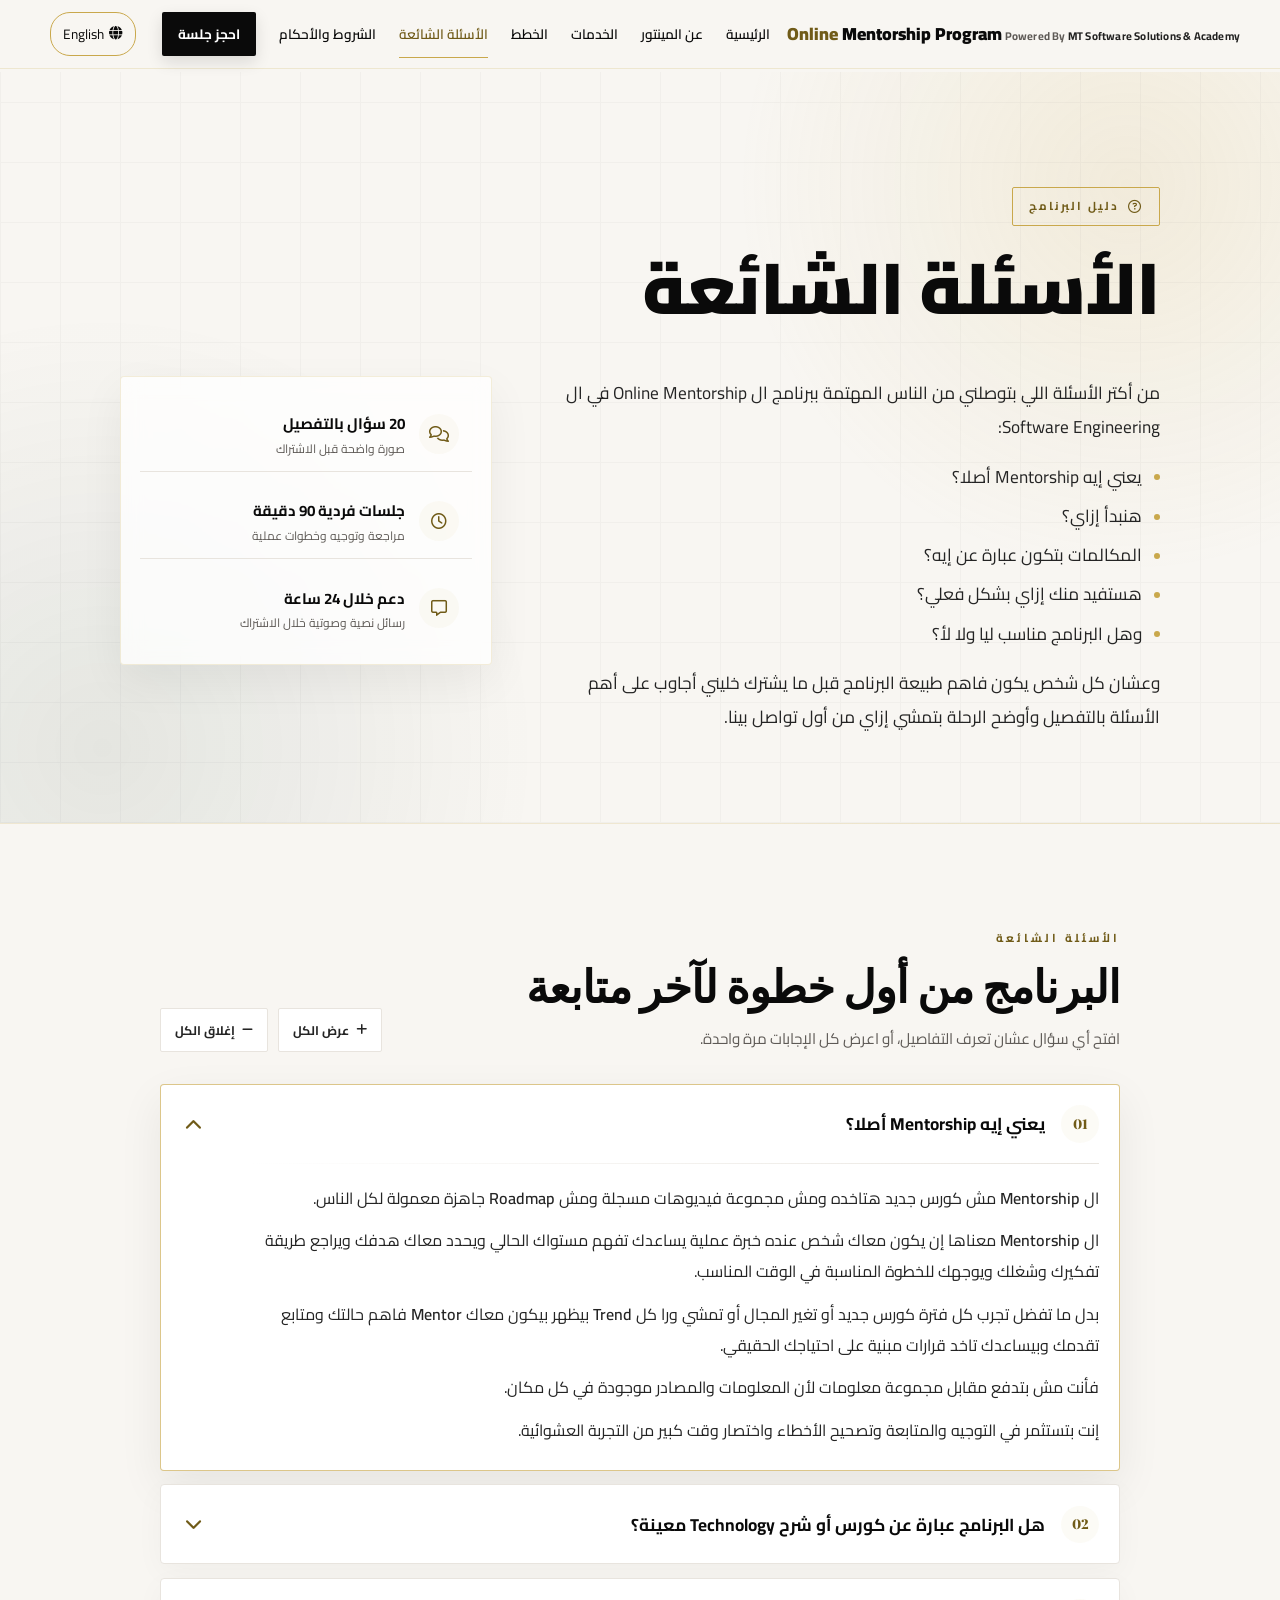
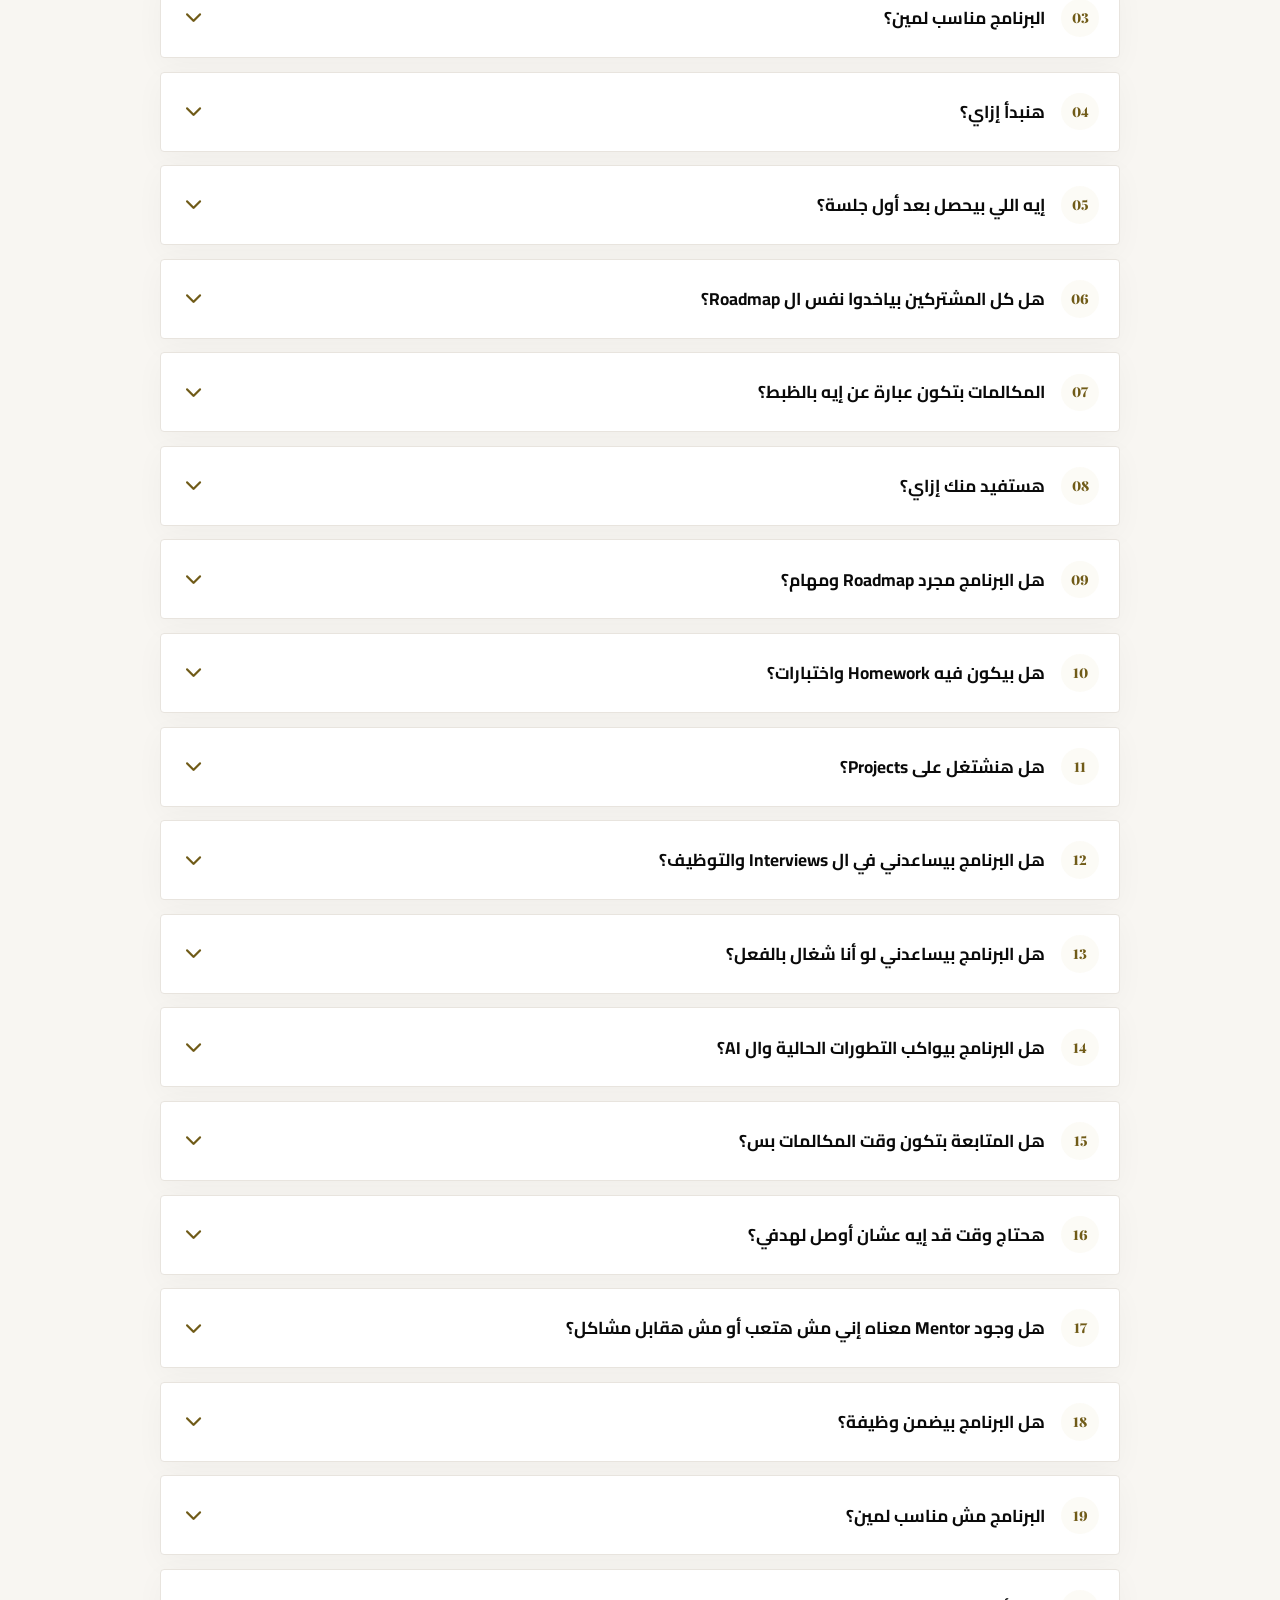
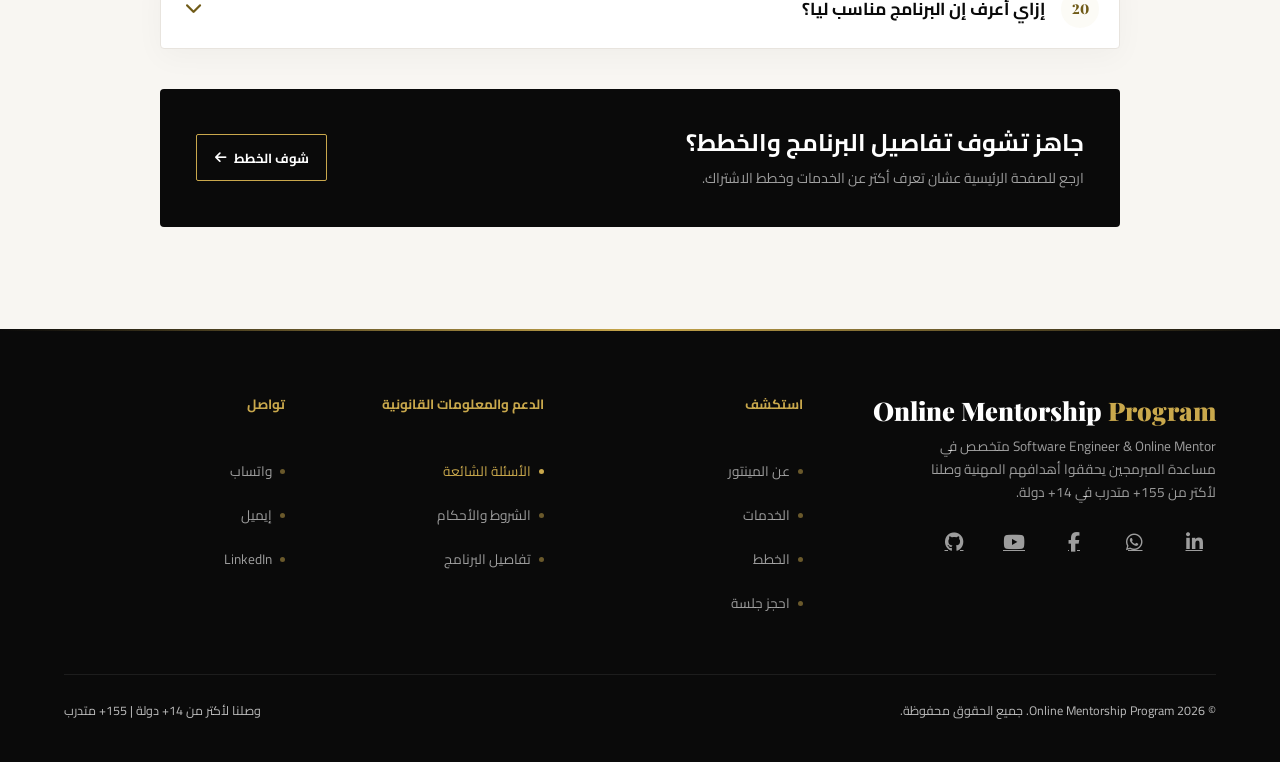
==== commit e72f4bac: "update numbers" ====
--- a/faq.html
+++ b/faq.html
@@ -67,9 +67,9 @@
 
 <body>
   <aside class="promo-banner" id="promotion-banner" role="region"
-    aria-label="عرض أكتوبر: خصم 35% على برنامج الـ Online Mentorship"
-    data-label-ar="عرض أكتوبر: خصم 35% على برنامج الـ Online Mentorship"
-    data-label-en="October offer: 35% off the Online Mentorship Program" hidden>
+    aria-label="عرض نوفمبر: خصم 35% على برنامج الـ Online Mentorship"
+    data-label-ar="عرض نوفمبر: خصم 35% على برنامج الـ Online Mentorship"
+    data-label-en="November offer: 35% off the Online Mentorship Program" hidden>
     <div class="promo-banner-inner">
       <div class="promo-offer">
         <div class="promo-deal-badge" aria-hidden="true">
@@ -80,8 +80,8 @@
         <div class="promo-offer-content">
           <span class="promo-campaign-label">
             <i class="fa-solid fa-bolt" aria-hidden="true"></i>
-            <span class="lang-ar">عرض أكتوبر لفترة محدودة</span>
-            <span class="lang-en">OCTOBER LIMITED-TIME OFFER</span>
+            <span class="lang-ar">عرض نوفمبر لفترة محدودة</span>
+            <span class="lang-en">NOVEMBER LIMITED-TIME OFFER</span>
           </span>
           <span class="promo-journey-label">
             <span class="lang-ar">عرض الـ Online Mentorship</span>
@@ -93,8 +93,8 @@
               <span class="lang-en">Get <bdi class="promo-discount" dir="ltr">35%</bdi> off the Online Mentorship Program</span>
             </h2>
             <p>
-              <span class="lang-ar">ابدأ بخطة واضحة وجلسات فردية 1:1 قبل انتهاء أكتوبر.</span>
-              <span class="lang-en">Start with a clear plan and private 1:1 sessions before October ends.</span>
+              <span class="lang-ar">ابدأ بخطة واضحة وجلسات فردية 1:1 قبل انتهاء نوفمبر.</span>
+              <span class="lang-en">Start with a clear plan and private 1:1 sessions before November ends.</span>
             </p>
           </div>
         </div>
@@ -117,8 +117,8 @@
       </div>
 
       <p class="sr-only">
-        <span class="lang-ar">خصم 35% على برنامج الـ Online Mentorship متاح حتى نهاية يوم 31 أكتوبر 2026 بتوقيت القاهرة.</span>
-        <span class="lang-en">A 35% discount on the Online Mentorship Program is available through the end of October 31, 2026, Cairo time.</span>
+        <span class="lang-ar">خصم 35% على برنامج الـ Online Mentorship متاح حتى نهاية يوم 30 نوفمبر 2026 بتوقيت القاهرة.</span>
+        <span class="lang-en">A 35% discount on the Online Mentorship Program is available through the end of November 30, 2026, Cairo time.</span>
       </p>
       <a class="promo-cta" data-promo-cta href="https://wa.me/201032105166" target="_blank"
         rel="noopener noreferrer" aria-label="احجز بخصم 35% عبر واتساب"
@@ -508,7 +508,7 @@
             </summary>
             <div class="faq-answer">
               <div class="lang-ar">
-                <p>هتستفيد من خبرة عملية أكتر من 7 سنين في ال <bdi dir="ltr">Software Engineering</bdi> ومن التعامل مع مستويات وحالات مختلفة خلال سنين من التدريب وال <bdi dir="ltr">Mentoring</bdi>.</p>
+                <p>هتستفيد من خبرة عملية أكتر من 8 سنين في ال <bdi dir="ltr">Software Engineering</bdi> ومن التعامل مع مستويات وحالات مختلفة خلال سنين من التدريب وال <bdi dir="ltr">Mentoring</bdi>.</p>
                 <p>هساعدك تحدد المشكلة الحقيقية بدل ما تفضل تعالج أعراضها.</p>
                 <p>ممكن تكون فاكر إن مشكلتك إنك محتاج كورس جديد بينما المشكلة الحقيقية إنك مش بتطبق.</p>
                 <p>وممكن تكون فاكر إنك محتاج تغير المجال بينما المشكلة إن أساسياتك محتاجة تقوية.</p>
@@ -518,7 +518,7 @@
                 <p>هراجع معاك طريقة تفكيرك وشغلك وقراراتك مش مجرد أرسل لك مصادر وأسيبك تمشي لوحدك.</p>
               </div>
               <div class="lang-en">
-                <p>You will benefit from more than seven years of hands-on Software Engineering experience and from my work with people at different levels and in different situations over years of training and mentoring.</p>
+                <p>You will benefit from more than eight years of hands-on Software Engineering experience and from my work with people at different levels and in different situations over years of training and mentoring.</p>
                 <p>I will help you identify the real problem instead of continuing to treat its symptoms.</p>
                 <p>You may think you need another course when the real problem is that you are not applying what you learn.</p>
                 <p>You may think you need to change fields when the real issue is that your fundamentals need strengthening.</p>
@@ -887,8 +887,8 @@
           <span class="lang-en">Online Mentorship <span>Program</span></span>
         </div>
         <p>
-          <span class="lang-ar">Software Engineer &amp; Online Mentor متخصص في مساعدة المبرمجين يحققوا أهدافهم المهنية وصلنا لأكتر من 145+ متدرب في 14+ دولة.</span>
-          <span class="lang-en">Software Engineer &amp; Online Mentor specialized in helping developers achieve their professional goals. Reached 145+ mentees in 14+ countries.</span>
+          <span class="lang-ar">Software Engineer &amp; Online Mentor متخصص في مساعدة المبرمجين يحققوا أهدافهم المهنية وصلنا لأكتر من 155+ متدرب في 14+ دولة.</span>
+          <span class="lang-en">Software Engineer &amp; Online Mentor specialized in helping developers achieve their professional goals. Reached 155+ mentees in 14+ countries.</span>
         </p>
         <div class="footer-social-lite">
           <a href="https://www.linkedin.com/in/mohamedtamer0" target="_blank" rel="noopener noreferrer" aria-label="LinkedIn"><i class="fab fa-linkedin-in" aria-hidden="true"></i></a>
@@ -939,8 +939,8 @@
         <span class="lang-en">© 2026 Online Mentorship <span>Program</span>. All rights reserved.</span>
       </div>
       <div class="footer-copy">
-        <span class="lang-ar">وصلنا لأكتر من 14+ دولة | 145+ متدرب</span>
-        <span class="lang-en">Reached 14+ countries | 145+ mentees</span>
+        <span class="lang-ar">وصلنا لأكتر من 14+ دولة | 155+ متدرب</span>
+        <span class="lang-en">Reached 14+ countries | 155+ mentees</span>
       </div>
     </div>
   </footer>
@@ -949,8 +949,8 @@
     <section class="promotion-popup-dialog" role="dialog" aria-modal="true" tabindex="-1"
       aria-labelledby="promotion-popup-title" aria-describedby="promotion-popup-description">
       <button class="promotion-popup-close" type="button" data-promo-popup-close
-        aria-label="إغلاق عرض أكتوبر" data-label-ar="إغلاق عرض أكتوبر"
-        data-label-en="Close October offer">
+        aria-label="إغلاق عرض نوفمبر" data-label-ar="إغلاق عرض نوفمبر"
+        data-label-en="Close November offer">
         <i class="fa-solid fa-xmark" aria-hidden="true"></i>
       </button>
       <div class="promotion-popup-header">
@@ -961,8 +961,8 @@
         </div>
         <div class="promotion-popup-heading">
           <span class="promotion-popup-label">
-            <span class="lang-ar">عرض أكتوبر</span>
-            <span class="lang-en">OCTOBER OFFER</span>
+            <span class="lang-ar">عرض نوفمبر</span>
+            <span class="lang-en">NOVEMBER OFFER</span>
           </span>
           <h2 id="promotion-popup-title">
             <span class="lang-ar">وفّر 35% على برنامج الـ Online Mentorship</span>
@@ -971,8 +971,8 @@
         </div>
       </div>
       <p class="promotion-popup-description" id="promotion-popup-description">
-        <span class="lang-ar">ابدأ بخطة واضحة وجلسات فردية 1:1 تناسب هدفك. العرض متاح حتى نهاية يوم 31 أكتوبر 2026.</span>
-        <span class="lang-en">Start with a clear plan and private 1:1 sessions tailored to your goal. Available through October 31, 2026.</span>
+        <span class="lang-ar">ابدأ بخطة واضحة وجلسات فردية 1:1 تناسب هدفك. العرض متاح حتى نهاية يوم 30 نوفمبر 2026.</span>
+        <span class="lang-en">Start with a clear plan and private 1:1 sessions tailored to your goal. Available through November 30, 2026.</span>
       </p>
       <div class="promotion-popup-countdown-wrap">
         <p>
@@ -992,9 +992,9 @@
       <div class="promotion-popup-actions">
         <a class="promotion-popup-primary" data-promo-cta data-promo-popup-primary
           href="https://wa.me/201032105166" target="_blank" rel="noopener noreferrer"
-          aria-label="استفد من عرض أكتوبر بخصم 35% عبر واتساب"
-          data-label-ar="استفد من عرض أكتوبر بخصم 35% عبر واتساب"
-          data-label-en="Claim the October 35% offer on WhatsApp">
+          aria-label="استفد من عرض نوفمبر بخصم 35% عبر واتساب"
+          data-label-ar="استفد من عرض نوفمبر بخصم 35% عبر واتساب"
+          data-label-en="Claim the November 35% offer on WhatsApp">
           <i class="fa-brands fa-whatsapp" aria-hidden="true"></i>
           <span class="lang-ar">استفد من العرض عبر واتساب</span>
           <span class="lang-en">Claim the Offer on WhatsApp</span>
